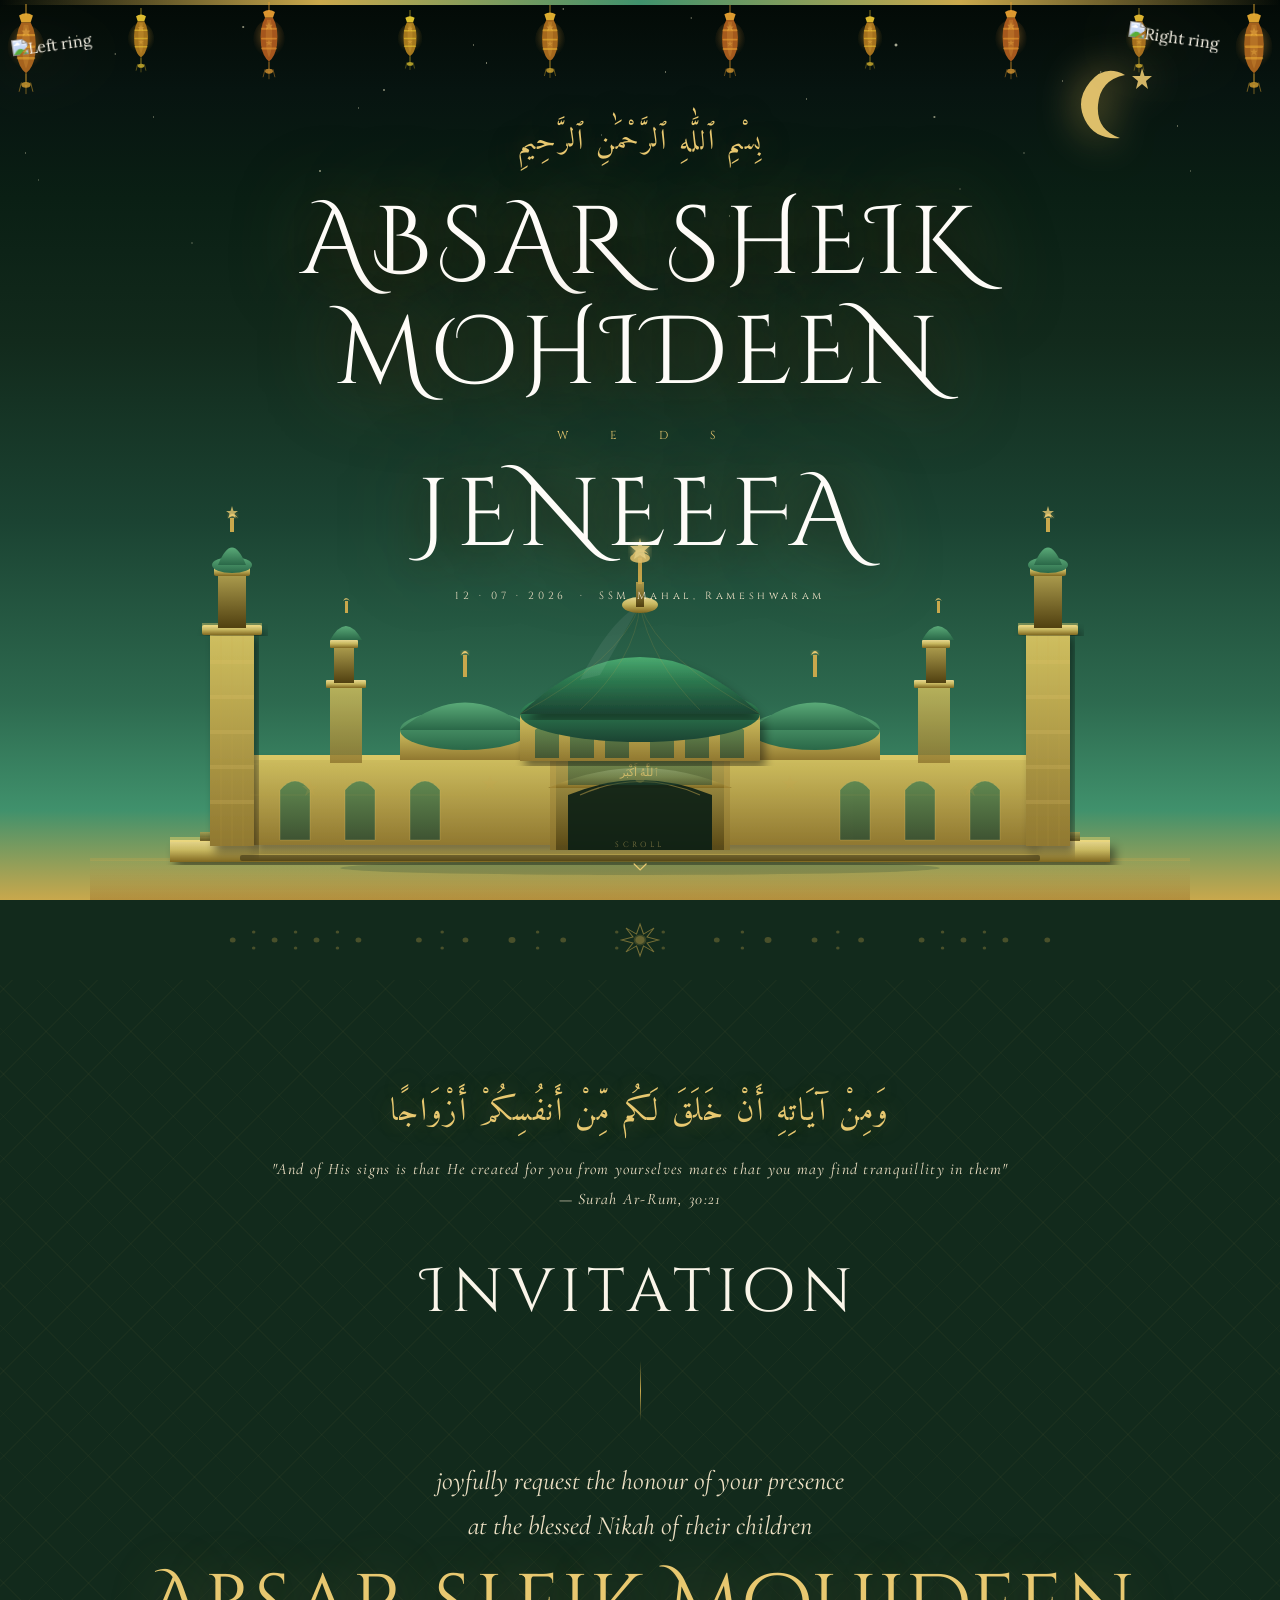
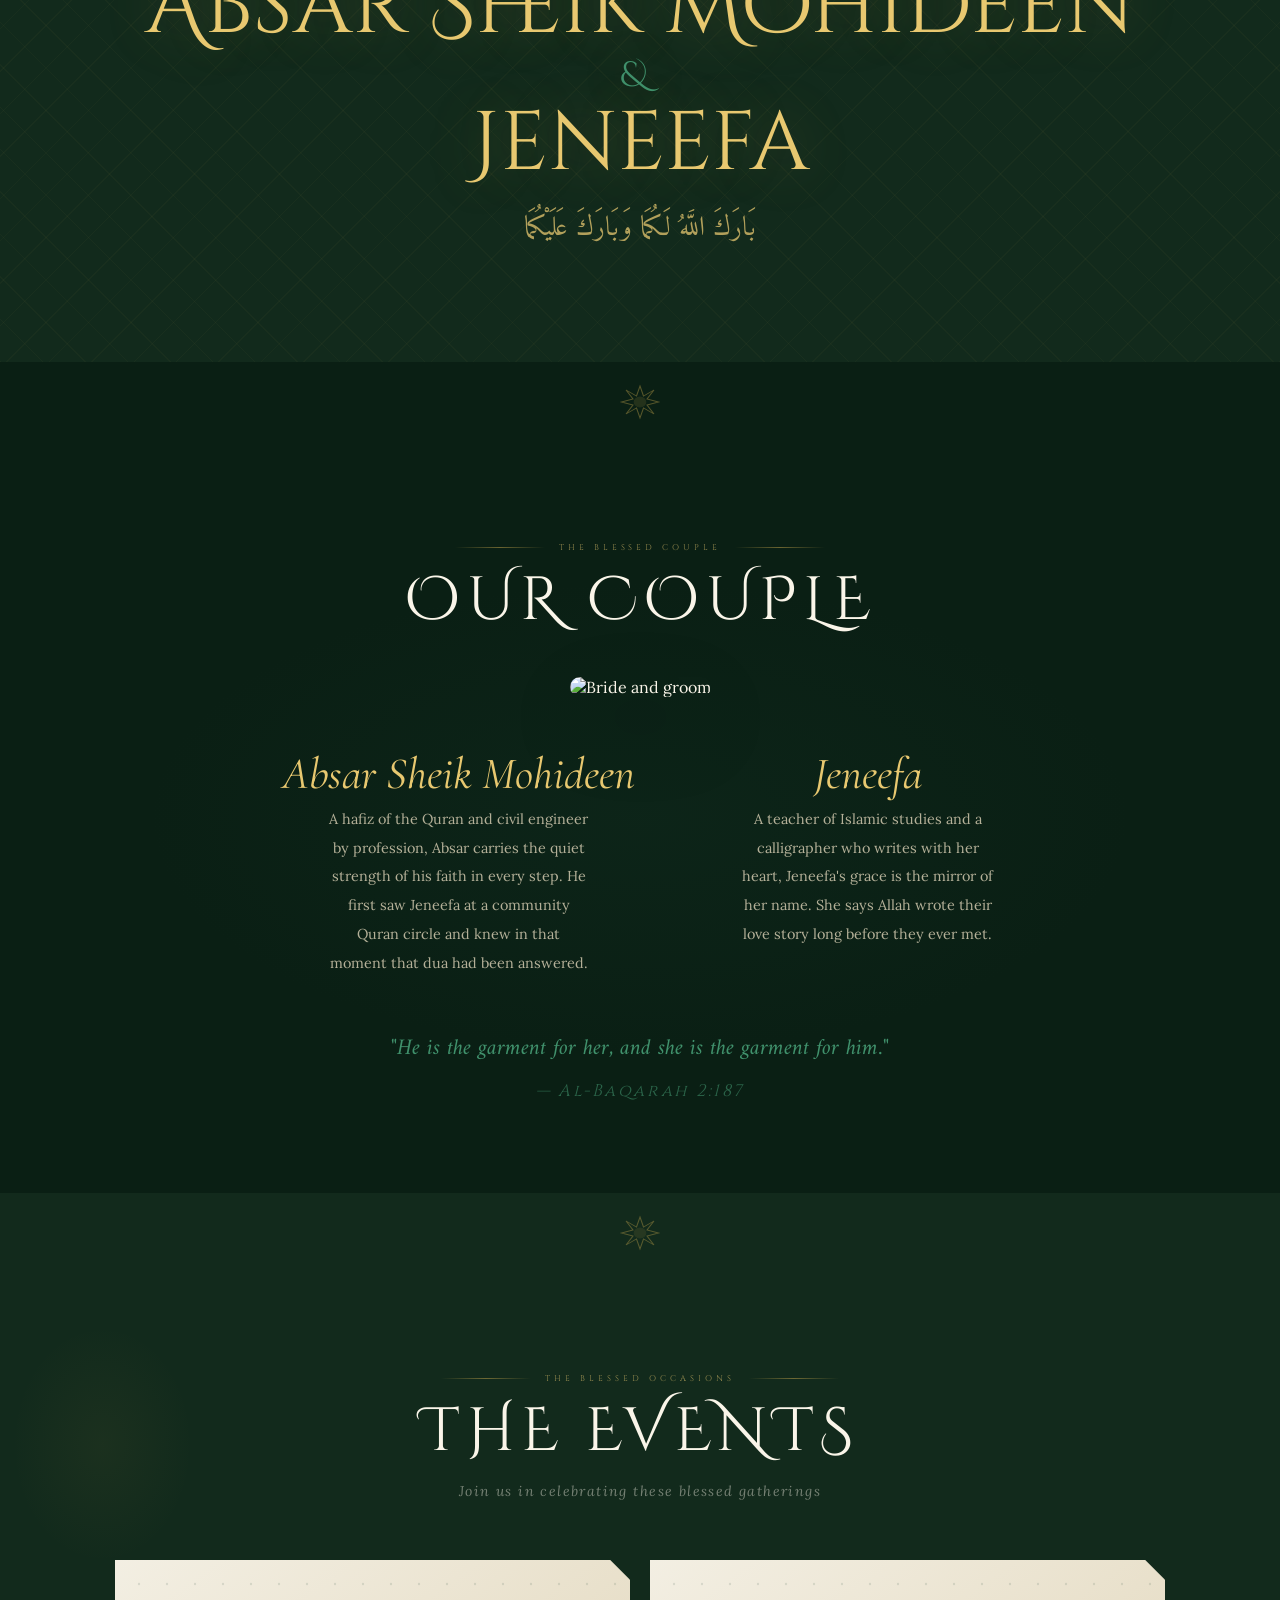
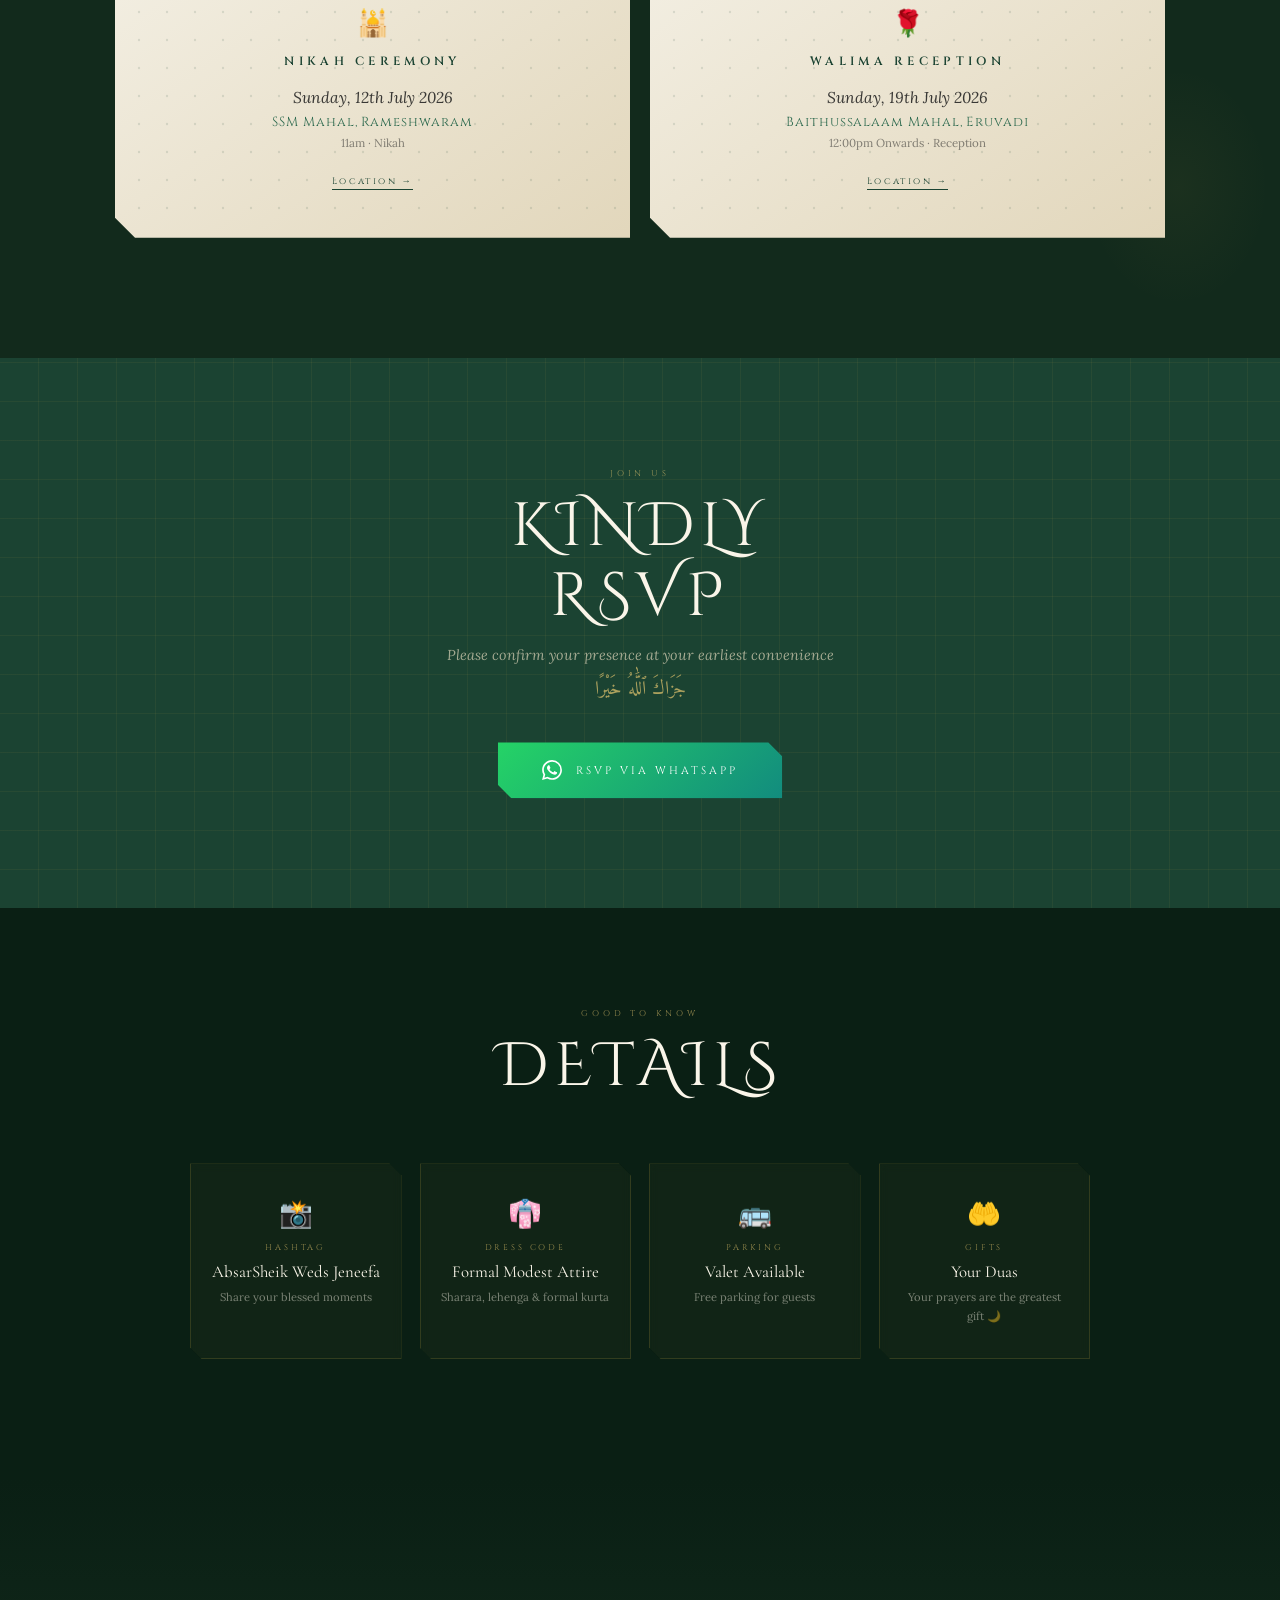
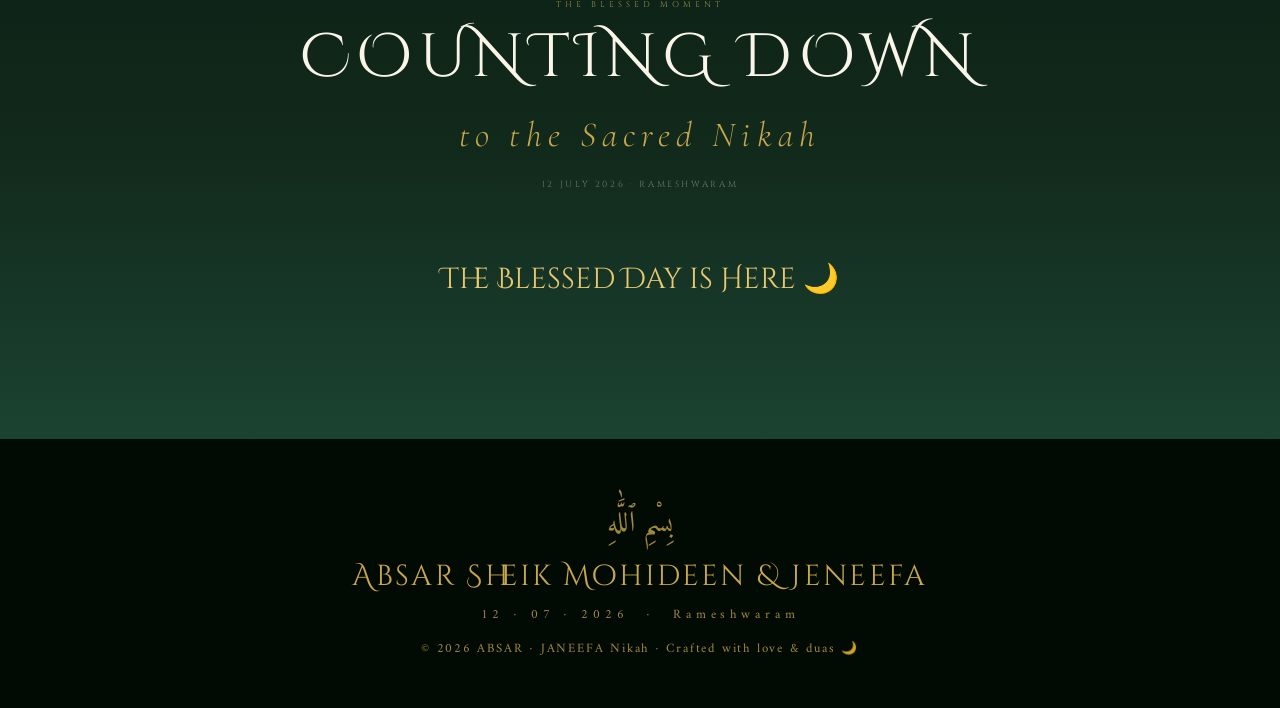
==== index.html @ 11c2fe96 "Initial commit Invitation" ====
<!DOCTYPE html>
<html lang="en">
<head>
<meta charset="UTF-8"/>
<meta name="viewport" content="width=device-width, initial-scale=1.0"/>
<title>Absar Sheik Mohideen & Jeneefa — Nikah Invitation</title>
<link rel="preconnect" href="https://fonts.googleapis.com"/>
<link rel="preconnect" href="https://fonts.gstatic.com" crossorigin="anonymous"/>
<link href="https://fonts.googleapis.com/css2?family=Cormorant+Garamond:ital,wght@0,300;0,400;0,500;0,600;1,300;1,400;1,500&family=Cinzel:wght@400;500;600&family=Cinzel+Decorative:wght@400;700&family=Lora:ital,wght@0,400;0,500;1,400;1,500&family=Amiri:ital,wght@0,400;0,700;1,400&display=swap" rel="stylesheet"/>
<style>
:root {
  --emerald:    #1B4332;
  --emerald-md: #2D6A4F;
  --emerald-lt: #40916C;
  --gold:       #C9A84C;
  --gold-lt:    #E8C870;
  --gold-pale:  #F5E6B8;
  --ivory:      #FDF8EE;
  --ivory-dk:   #EDE0C4;
  --cream:      #FAF5E9;
  --deep:       #0A1F14;
  --deep-md:    #122A1C;
  --navy:       #0D1B2A;
  --copper:     #B5752A;
  --white:      #FEFCF8;
}

* { margin:0; padding:0; box-sizing:border-box; }
html { scroll-behavior:smooth; }

body {
  font-family: 'Lora', serif;
  background: var(--deep);
  color: var(--cream);
  overflow-x: hidden;
}

::-webkit-scrollbar { width:3px; }
::-webkit-scrollbar-track { background: var(--deep); }
::-webkit-scrollbar-thumb { background: var(--gold); border-radius:2px; }

/* ── PROGRESS ── */
#progress-bar {
  position:fixed; top:0; left:0; z-index:9999;
  height:2px; width:0%;
  background: linear-gradient(90deg, var(--gold), var(--emerald-lt), var(--gold-lt));
}

/* ══════════════════════════════════
   FLOATING CANDLES / LANTERNS LAYER
══════════════════════════════════ */
#lantern-layer {
  position:fixed; top:0; left:0; right:0;
  height:100vh; pointer-events:none; z-index:50; overflow:hidden;
}
.lantern {
  position:absolute;
  will-change:transform,opacity;
}

/* ══════════════════════════════════
   HERO
══════════════════════════════════ */
#hero {
  position:relative;
  height:100vh; min-height:700px;
  display:flex; flex-direction:column;
  align-items:center; justify-content:center;
  overflow:hidden;
  background: linear-gradient(180deg,
    #030A06 0%,
    #071410 10%,
    #0A1F14 22%,
    #122A1C 38%,
    #1B4332 58%,
    #2D6A4F 78%,
    #40916C 90%,
    #C9A84C 100%
  );
}

/* Star field */
.star-field { position:absolute; inset:0; z-index:1; pointer-events:none; }
.star-field::before, .star-field::after {
  content:''; position:absolute; inset:0;
  background-image:
    radial-gradient(1px 1px at 6% 4%,  rgba(255,248,210,0.95) 0%, transparent 100%),
    radial-gradient(1.5px 1.5px at 19% 3%,  rgba(255,248,210,0.8)  0%, transparent 100%),
    radial-gradient(1px 1px at 38% 7%,  rgba(255,248,210,0.9)  0%, transparent 100%),
    radial-gradient(1px 1px at 54% 2%,  rgba(255,248,210,0.7)  0%, transparent 100%),
    radial-gradient(2px 2px at 70% 5%,  rgba(255,252,220,1.0)  0%, transparent 100%),
    radial-gradient(1px 1px at 86% 8%,  rgba(255,248,210,0.85) 0%, transparent 100%),
    radial-gradient(1px 1px at 12% 13%, rgba(255,248,210,0.6)  0%, transparent 100%),
    radial-gradient(1.5px 1.5px at 30% 10%, rgba(255,248,210,0.75) 0%, transparent 100%),
    radial-gradient(1px 1px at 47% 15%, rgba(255,248,210,0.5)  0%, transparent 100%),
    radial-gradient(1px 1px at 63% 11%, rgba(255,248,210,0.7)  0%, transparent 100%),
    radial-gradient(1px 1px at 80% 17%, rgba(255,248,210,0.6)  0%, transparent 100%),
    radial-gradient(1px 1px at 3%  20%, rgba(255,248,210,0.45)0%, transparent 100%),
    radial-gradient(1px 1px at 92% 14%, rgba(255,248,210,0.7)  0%, transparent 100%),
    radial-gradient(1.5px 1.5px at 25% 19%, rgba(255,248,210,0.8) 0%, transparent 100%),
    radial-gradient(1px 1px at 44% 1%,  rgba(255,248,210,0.9)  0%, transparent 100%),
    radial-gradient(1px 1px at 75% 21%, rgba(255,248,210,0.5)  0%, transparent 100%),
    radial-gradient(1px 1px at 57% 24%, rgba(255,248,210,0.65)0%, transparent 100%),
    radial-gradient(1px 1px at 15% 27%, rgba(255,248,210,0.55)0%, transparent 100%);
  animation: twinkle 3.5s ease-in-out infinite alternate;
}
.star-field::after {
  background-image:
    radial-gradient(1px 1px at 9%  6%,  rgba(255,248,210,0.7)  0%, transparent 100%),
    radial-gradient(1px 1px at 28% 12%, rgba(255,248,210,0.6)  0%, transparent 100%),
    radial-gradient(1px 1px at 52% 8%,  rgba(255,248,210,0.8)  0%, transparent 100%),
    radial-gradient(1.5px 1.5px at 73% 13%, rgba(255,248,210,0.75)0%, transparent 100%),
    radial-gradient(1px 1px at 93% 19%, rgba(255,248,210,0.5)  0%, transparent 100%),
    radial-gradient(1px 1px at 2%  17%, rgba(255,248,210,0.6)  0%, transparent 100%),
    radial-gradient(1px 1px at 37% 5%,  rgba(255,248,210,0.7)  0%, transparent 100%),
    radial-gradient(1px 1px at 83% 9%,  rgba(255,248,210,0.65)0%, transparent 100%);
  animation-delay:1.8s; animation-duration:4.5s;
}
@keyframes twinkle { 0%{opacity:0.4} 100%{opacity:1} }

/* Crescent moon */
.hero-crescent {
  position:absolute; top:60px; right:min(15%, 120px);
  z-index:3; filter:drop-shadow(0 0 20px rgba(201,168,76,0.8));
  animation: moonGlow 4s ease-in-out infinite;
}
@keyframes moonGlow {
  0%,100%{filter:drop-shadow(0 0 20px rgba(201,168,76,0.8)) drop-shadow(0 0 40px rgba(201,168,76,0.3));}
  50%{filter:drop-shadow(0 0 35px rgba(201,168,76,1)) drop-shadow(0 0 70px rgba(201,168,76,0.5));}
}

/* Mosque wrapper */
.mosque-wrapper {
  position:absolute; bottom:0; left:50%;
  transform:translateX(-50%);
  width:min(1100px, 100vw);
  z-index:2; will-change:transform;
}
.mosque-wrapper svg { width:100%; height:auto; display:block; }

@keyframes mosqueGlow {
  0%,100%{ filter:drop-shadow(0 0 40px rgba(201,168,76,0.25)) drop-shadow(0 0 100px rgba(27,67,50,0.2)); }
  50%    { filter:drop-shadow(0 0 65px rgba(201,168,76,0.45)) drop-shadow(0 0 140px rgba(27,67,50,0.35)); }
}
.mosque-wrapper svg { animation: mosqueGlow 5s ease-in-out infinite; }

/* Hero text */
.hero-text {
  position:relative; z-index:5;
  text-align:center; padding:0 20px;
  margin-bottom:180px;
}
.hero-bismillah {
  font-family:'Amiri', serif;
  font-size:clamp(1.1rem, 3.5vw, 1.8rem);
  color:var(--gold-lt);
  letter-spacing:0.08em;
  opacity:0.9; margin-bottom:22px;
  animation: fadeDown 1.5s ease 0.2s both;
  text-shadow: 0 0 30px rgba(201,168,76,0.5);
}
.hero-name {
  font-family:'Cinzel Decorative', serif;
  font-size:clamp(2.6rem, 7.5vw, 6rem);
  font-weight:400; color:var(--white);
  line-height:1.15; letter-spacing:0.06em;
  text-shadow:0 0 80px rgba(201,168,76,0.5), 0 4px 40px rgba(0,0,0,0.8);
  animation: fadeDown 1.5s ease 0.4s both;
  margin:0;
}
.hero-weds {
  font-family:'Cinzel', serif;
  font-size:clamp(0.5rem, 1.4vw, 0.72rem);
  letter-spacing:0.65em; color:var(--gold-lt);
  margin:18px 0; opacity:0.75;
  animation: fadeDown 1.5s ease 0.6s both;
  display:block;
}
.hero-name2 {
  font-family:'Cinzel Decorative', serif;
  font-size:clamp(2.6rem, 7.5vw, 6rem);
  font-weight:400; color:var(--white);
  line-height:1.15; letter-spacing:0.06em;
  text-shadow:0 0 80px rgba(201,168,76,0.5), 0 4px 40px rgba(0,0,0,0.8);
  animation: fadeDown 1.5s ease 0.8s both;
  margin:0;
}
.hero-date-line {
  font-family:'Cinzel', serif;
  font-size:clamp(0.5rem, 1.2vw, 0.65rem);
  letter-spacing:0.35em; color:var(--ivory-dk);
  opacity:0.55; margin-top:18px;
  animation: fadeDown 1.5s ease 1s both;
}
@keyframes fadeDown {
  from{opacity:0;transform:translateY(-28px);}
  to{opacity:1;transform:translateY(0);}
}

.hero-top-line {
  position:absolute; top:0; left:0; right:0; height:5px;
  background:linear-gradient(90deg,transparent,var(--gold),var(--emerald-lt),var(--gold),transparent);
  animation:shimmerLine 3s ease-in-out infinite;
}
@keyframes shimmerLine { 0%,100%{opacity:0.55;} 50%{opacity:1;} }

.scroll-cue {
  position:absolute; bottom:24px; left:50%;
  transform:translateX(-50%); z-index:6;
  display:flex; flex-direction:column; align-items:center; gap:8px;
  animation:bobCue 2s ease-in-out infinite;
}
.scroll-cue span {
  font-family:'Cinzel',serif; font-size:0.48rem;
  letter-spacing:0.45em; color:var(--gold-lt); opacity:0.5;
}
@keyframes bobCue {
  0%,100%{transform:translateX(-50%) translateY(0);}
  50%{transform:translateX(-50%) translateY(8px);}
}

/* ══════════════════════════════════
   GEOMETRIC DIVIDER
══════════════════════════════════ */
.geo-divider {
  height:80px; display:flex; align-items:center;
  justify-content:center; overflow:hidden;
  position:relative;
}
.geo-divider svg { width:100%; height:80px; }

/* ══════════════════════════════════
   BLESSING / DUA SECTION
══════════════════════════════════ */
#blessing {
  position:relative;
  padding:100px 24px 110px;
  text-align:center;
  background:var(--deep-md);
  overflow:hidden;
}
.arabesque-bg {
  position:absolute; inset:0;
  background-image:
    repeating-linear-gradient(45deg,  rgba(201,168,76,0.035) 0, rgba(201,168,76,0.035) 1px, transparent 1px, transparent 30px),
    repeating-linear-gradient(-45deg, rgba(201,168,76,0.035) 0, rgba(201,168,76,0.035) 1px, transparent 1px, transparent 30px);
}
.blessing-inner { position:relative; z-index:2; }

.arabic-verse {
  font-family:'Amiri', serif;
  font-size:clamp(1.2rem, 3.5vw, 2rem);
  color:var(--gold-lt); letter-spacing:0.06em;
  line-height:2; opacity:0.9; margin-bottom:10px;
  text-shadow:0 0 25px rgba(201,168,76,0.4);
}
.verse-trans {
  font-family:'Cormorant Garamond', serif;
  font-style:italic;
  font-size:clamp(0.82rem, 1.8vw, 1rem);
  color:var(--ivory-dk); letter-spacing:0.08em;
  line-height:1.9; opacity:0.65; margin-bottom:44px;
}

.section-title-big {
  font-family:'Cinzel Decorative', serif;
  font-size:clamp(2rem, 5.5vw, 3.8rem);
  font-weight:400; color:var(--cream);
  letter-spacing:0.1em; line-height:1.15; margin-bottom:14px;
}
.grandparents-text {
  font-family:'Lora', serif; font-style:italic;
  font-size:clamp(0.85rem, 2vw, 1.05rem);
  color:var(--ivory-dk); line-height:2.2; opacity:0.75;
}
.thin-gold-rule {
  width:1px; height:60px;
  background:linear-gradient(180deg,transparent,var(--gold),transparent);
  margin:32px auto;
}
.parents-text {
  font-family:'Lora', serif;
  font-size:clamp(0.9rem, 2.2vw, 1.1rem);
  color:var(--cream); line-height:2.3;
}
.invite-line {
  font-family:'Cormorant Garamond', serif; font-style:italic;
  font-size:clamp(1.1rem, 3vw, 1.65rem);
  color:var(--ivory-dk); line-height:1.7; margin-top:38px;
}
.big-names {
  font-family:'Cinzel Decorative', serif;
  font-size:clamp(2.6rem, 7.5vw, 5.2rem);
  font-weight:400; color:var(--gold-lt);
  line-height:1.05; margin-top:16px;
  text-shadow:0 0 55px rgba(201,168,76,0.3);
}
.big-and {
  font-size:0.42em; letter-spacing:0.35em;
  color:var(--emerald-lt); display:block; margin:6px 0;
}

/* ══════════════════════════════════
   COUPLE ILLUSTRATION SECTION
══════════════════════════════════ */
#couple-scene {
  position:relative; padding:100px 24px 80px;
  background:var(--deep); overflow:hidden; text-align:center;
}
.couple-scene-bg {
  position:absolute; inset:0;
  background:radial-gradient(ellipse 55% 45% at 50% 50%, rgba(27,67,50,0.15) 0%, transparent 70%);
}
.couple-svg-wrap {
  width:min(600px, 90vw); margin:40px auto 50px;
  position:relative; z-index:2;
  filter:drop-shadow(0 30px 80px rgba(201,168,76,0.15));
}
.couple-svg-wrap svg { width:100%; height:auto; display:block; }

.couple-names-row {
  display:flex; justify-content:center;
  gap:clamp(40px, 8vw, 120px);
  position:relative; z-index:2; margin-bottom:50px;
}
.person-block { text-align:center; }
.c-name {
  font-family:'Cormorant Garamond', serif; font-style:italic;
  font-size:clamp(1.8rem, 4vw, 2.8rem);
  color:var(--gold-lt); margin-bottom:4px;
}
.c-role {
  font-family:'Cinzel', serif; font-size:0.56rem;
  letter-spacing:0.28em; color:var(--cream); opacity:0.4; margin-bottom:14px;
}
.c-bio {
  font-family:'Lora', serif; font-size:0.9rem;
  color:var(--ivory-dk); line-height:2; opacity:0.75;
  max-width:260px; margin:0 auto;
}

.couple-quote {
  font-family:'Amiri', serif; font-style:italic;
  font-size:clamp(1rem, 2.5vw, 1.4rem);
  color:var(--emerald-lt); line-height:1.9;
  max-width:580px; margin:0 auto 0;
  opacity:0.9; position:relative; z-index:2;
}

/* ══════════════════════════════════
   EVENTS
══════════════════════════════════ */
#events {
  position:relative; padding:100px 24px 120px;
  background:var(--deep-md); overflow:hidden;
}
.events-bg-pattern {
  position:absolute; inset:0;
  background-image:
    radial-gradient(ellipse 130px 170px at 8% 25%,  rgba(201,168,76,0.05) 0%, transparent 70%),
    radial-gradient(ellipse 130px 170px at 92% 75%, rgba(201,168,76,0.05) 0%, transparent 70%);
}
.events-grid {
  display:grid;
  grid-template-columns:repeat(auto-fit, minmax(280px, 1fr));
  gap:20px; max-width:1050px; margin:0 auto;
  position:relative; z-index:2;
}
.event-card {
  position:relative;
  background:linear-gradient(145deg, rgba(250,245,233,0.97) 0%, rgba(237,224,196,0.95) 100%);
  padding:46px 26px 50px; text-align:center;
  clip-path:polygon(0 0, calc(100% - 20px) 0, 100% 20px, 100% 100%, 20px 100%, 0 calc(100% - 20px));
  opacity:0; transform:translateY(28px);
  transition:opacity 0.7s ease, transform 0.7s ease, box-shadow 0.4s;
}
.event-card.revealed { opacity:1; transform:translateY(0); }
.event-card:hover {
  box-shadow:0 20px 60px rgba(0,0,0,0.35), 0 0 0 1px rgba(201,168,76,0.25);
  transform:translateY(-7px);
}
.event-card::before {
  content:''; position:absolute; inset:10px;
  background:url("data:image/svg+xml,%3Csvg xmlns='http://www.w3.org/2000/svg' width='28' height='28'%3E%3Ccircle cx='14' cy='14' r='1.2' fill='%231B4332' opacity='0.12'/%3E%3C/svg%3E");
  pointer-events:none;
}
.event-icon { font-size:1.6rem; margin-bottom:14px; display:block; }
.event-name {
  font-family:'Cinzel', serif; font-size:0.75rem;
  letter-spacing:0.36em; color:var(--emerald); text-transform:uppercase;
  margin-bottom:18px; font-weight:600;
}
.event-date {
  font-family:'Lora', serif; font-style:italic;
  font-size:0.98rem; color:#1a1a1a; margin-bottom:6px; opacity:0.85;
}
.event-venue {
  font-family:'Cinzel', serif; font-size:0.82rem;
  color:var(--emerald-md); margin-bottom:4px; letter-spacing:0.07em;
}
.event-time {
  font-family:'Lora', serif; font-size:0.72rem;
  color:#1a1a1a; opacity:0.5; margin-bottom:18px;
}
.event-link {
  font-family:'Cinzel', serif; font-size:0.58rem;
  letter-spacing:0.26em; color:var(--emerald);
  text-decoration:none; border-bottom:0.5px solid var(--emerald);
  padding-bottom:2px; transition:opacity 0.2s;
}
.event-link:hover { opacity:0.5; }

/* ══════════════════════════════════
   RSVP
══════════════════════════════════ */
#rsvp {
  position:relative; padding:110px 24px;
  text-align:center; background:var(--emerald);
  overflow:hidden;
}
#rsvp::before {
  content:''; position:absolute; inset:0;
  background-image:
    repeating-linear-gradient(0deg,   transparent 0, transparent 38px, rgba(201,168,76,0.07) 38px, rgba(201,168,76,0.07) 39px),
    repeating-linear-gradient(90deg,  transparent 0, transparent 38px, rgba(201,168,76,0.07) 38px, rgba(201,168,76,0.07) 39px);
}
.wa-btn {
  display:inline-flex; align-items:center; gap:14px;
  background:linear-gradient(135deg, #25D366, #128C7E);
  color:#fff; font-family:'Cinzel',serif; font-size:0.68rem;
  letter-spacing:0.28em; text-transform:uppercase;
  padding:18px 44px;
  clip-path:polygon(0 0, calc(100% - 14px) 0, 100% 14px, 100% 100%, 14px 100%, 0 calc(100% - 14px));
  text-decoration:none;
  box-shadow:0 10px 40px rgba(18,140,126,0.4);
  transition:all 0.35s; margin-top:36px; position:relative; z-index:1;
}
.wa-btn:hover { transform:translateY(-4px); box-shadow:0 18px 50px rgba(18,140,126,0.55); }

/* ══════════════════════════════════
   DETAILS
══════════════════════════════════ */
#details {
  position:relative; padding:100px 24px 120px;
  background:var(--deep); overflow:hidden;
}
.details-grid {
  display:grid;
  grid-template-columns:repeat(auto-fit, minmax(190px, 1fr));
  gap:18px; max-width:900px; margin:0 auto; position:relative; z-index:2;
}
.detail-card {
  border:1px solid rgba(201,168,76,0.18);
  padding:32px 20px; text-align:center;
  background:rgba(201,168,76,0.04);
  backdrop-filter:blur(4px);
  transition:background 0.3s, transform 0.3s;
  clip-path:polygon(0 0, calc(100% - 12px) 0, 100% 12px, 100% 100%, 12px 100%, 0 calc(100% - 12px));
}
.detail-card:hover { background:rgba(201,168,76,0.09); transform:translateY(-4px); }
.detail-icon { font-size:1.7rem; margin-bottom:12px; display:block; }
.detail-label {
  font-family:'Cinzel',serif; font-size:0.52rem;
  letter-spacing:0.34em; text-transform:uppercase;
  color:var(--gold-lt); opacity:0.62; margin-bottom:8px;
}
.detail-value {
  font-family:'Cormorant Garamond',serif; font-size:1.05rem;
  color:var(--cream); margin-bottom:6px;
}
.detail-sub {
  font-family:'Lora',serif; font-size:0.7rem;
  color:var(--cream); opacity:0.45; line-height:1.7;
}

/* ══════════════════════════════════
   COUNTDOWN
══════════════════════════════════ */
#countdown {
  position:relative; padding:120px 24px;
  text-align:center;
  background:linear-gradient(180deg, var(--deep) 0%, var(--deep-md) 50%, var(--emerald) 100%);
  overflow:hidden;
}
.cd-boxes {
  display:flex; justify-content:center;
  gap:16px; flex-wrap:wrap; margin-top:50px;
}
.cd-box {
  min-width:100px; padding:22px 16px;
  border:1px solid rgba(201,168,76,0.22);
  clip-path:polygon(0 0, calc(100% - 10px) 0, 100% 10px, 100% 100%, 10px 100%, 0 calc(100% - 10px));
  background:rgba(201,168,76,0.05);
}
.cd-num {
  font-family:'Cinzel Decorative',serif;
  font-size:clamp(2.4rem, 6.5vw, 3.3rem);
  font-weight:400; color:var(--gold-lt);
  line-height:1; display:block;
  text-shadow:0 0 28px rgba(232,200,112,0.45);
}
.cd-lbl {
  font-family:'Cinzel',serif; font-size:0.5rem;
  letter-spacing:0.35em; text-transform:uppercase;
  color:var(--cream); opacity:0.4; margin-top:8px; display:block;
}

/* ══════════════════════════════════
   FOOTER
══════════════════════════════════ */
footer {
  background:#020A04;
  padding:60px 24px 40px; text-align:center;
}
.footer-names {
  font-family:'Cinzel Decorative',serif;
  font-size:clamp(1.2rem, 3vw, 1.8rem);
  color:var(--gold); margin-bottom:8px; letter-spacing:0.08em;
}
.footer-date {
  font-family:'Cinzel',serif; font-size:0.58rem;
  letter-spacing:0.38em; color:#333; margin-bottom:28px;
}
.footer-links {
  display:flex; justify-content:center; gap:14px; margin-bottom:28px;
}
.footer-links a {
  width:40px; height:40px; border:1px solid #222;
  display:flex; align-items:center; justify-content:center;
  color:#333; font-size:0.58rem; letter-spacing:0.04em;
  text-decoration:none;
  clip-path:polygon(0 0, calc(100% - 8px) 0, 100% 8px, 100% 100%, 8px 100%, 0 calc(100% - 8px));
  transition:all 0.3s;
}
.footer-links a:hover { border-color:var(--gold); color:var(--gold); background:rgba(201,168,76,0.08); }
.footer-copy {
  font-family:'Lora',serif; font-size:0.58rem;
  letter-spacing:0.14em; color:#222;
}

/* ── SECTION DECO ── */
.sec-deco {
  display:flex; align-items:center; justify-content:center;
  gap:14px; margin-bottom:14px;
}
.sec-deco::before,.sec-deco::after {
  content:''; flex:1; max-width:90px; height:0.5px;
  background:linear-gradient(90deg,transparent,rgba(201,168,76,0.5),transparent);
}
.sec-deco span {
  font-family:'Cinzel',serif; font-size:0.52rem;
  letter-spacing:0.48em; color:var(--gold-lt); opacity:0.62; text-transform:uppercase;
}

/* ── REVEAL ── */
.reveal { opacity:0; transform:translateY(28px); transition:opacity 0.9s ease, transform 0.9s ease; }
.reveal.on { opacity:1; transform:translateY(0); }
.reveal.d1{transition-delay:0.1s;} .reveal.d2{transition-delay:0.22s;}
.reveal.d3{transition-delay:0.34s;} .reveal.d4{transition-delay:0.46s;}
.reveal.d5{transition-delay:0.58s;}

@media(max-width:640px){
  .events-grid{grid-template-columns:1fr;}
  .details-grid{grid-template-columns:repeat(2,1fr);}
  .couple-names-row{flex-direction:column; gap:30px; align-items:center;}
  .cd-boxes{gap:10px;}
  .cd-box{min-width:70px; padding:14px 10px;}
}
</style>
</head>
<body>

<div id="progress-bar"></div>
<div id="lantern-layer"></div>

<!-- Floating Rings -->
<style>
  .floating-ring {
    position: fixed;
    width: 140px;
    height: 140px;
    border-radius: 50%;
    z-index: 99;
    filter: drop-shadow(0 10px 30px rgba(201, 168, 76, 0.3));
    animation: float-rings 4s ease-in-out infinite;
    transition: transform 0.1s ease-out, filter 0.3s ease;
  }
  
  .floating-ring img {
    width: 100%;
    height: 100%;
    object-fit: contain;
  }
  
  .ring-left {
    left: 20px;
    animation-name: float-left-ring;
  }
  
  .ring-right {
    right: 20px;
    animation-name: float-right-ring;
  }
  
  .floating-ring.joined {
    filter: drop-shadow(0 20px 60px rgba(201, 168, 76, 0.6)) 
            drop-shadow(0 0 40px rgba(232, 200, 112, 0.5));
  }
  
  @keyframes float-left-ring {
    0%, 100% { 
      transform: translateY(0) rotate(-8deg);
    }
    50% { 
      transform: translateY(-20px) rotate(-8deg);
    }
  }
  
  @keyframes float-right-ring {
    0%, 100% { 
      transform: translateY(0) rotate(8deg);
    }
    50% { 
      transform: translateY(-20px) rotate(8deg);
    }
  }
  
  /* Ring join glow burst */
  .ring-burst {
    position: fixed;
    width: 280px;
    height: 280px;
    border-radius: 50%;
    background: radial-gradient(circle, rgba(232, 200, 112, 0.4), transparent 70%);
    filter: blur(20px);
    pointer-events: none;
    z-index: 98;
    opacity: 0;
    transition: opacity 0.3s ease;
  }
  
  .ring-burst.active {
    opacity: 1;
  }
</style>

<div class="floating-ring ring-left" id="ring-left">
  <img src="/Ringimage.png" alt="Left ring" />
</div>

<div class="floating-ring ring-right" id="ring-right">
  <img src="/Ringimage.png" alt="Right ring" />
</div>

<div class="ring-burst" id="ring-burst"></div>

<script>
  // Track scroll - rings get closer together, join, and hold until footer
  function updateRingPosition() {
    const scrollTop = window.scrollY;
    const docHeight = document.body.scrollHeight - window.innerHeight;
    const scrollProgress = docHeight > 0 ? scrollTop / docHeight : 0;
    
    const ringLeft = document.getElementById('ring-left');
    const ringRight = document.getElementById('ring-right');
    const ringBurst = document.getElementById('ring-burst');
    
    if (!ringLeft || !ringRight) return;
    
    let topPosition, leftX, rightX, scale, leftRotate, rightRotate;
    
    // Phase 1 (0-0.80): Rings converge and move down
    if (scrollProgress <= 0.80) {
      // Calculate vertical position - rings move down as you scroll
      const maxVerticalTravel = window.innerHeight * 0.6;
      topPosition = 30 + (scrollProgress / 0.80 * maxVerticalTravel);
      
      // Calculate horizontal convergence - rings get closer together
      const maxHorizontalDistance = (window.innerWidth - 280) / 2;
      const convergenceAmount = (scrollProgress / 0.80) * maxHorizontalDistance;
      
      leftX = 20 + convergenceAmount;
      rightX = 20 + convergenceAmount;
      
      // Scale and rotation during convergence
      scale = 1 - (scrollProgress / 0.80 * 0.12);
      leftRotate = -8 + (scrollProgress / 0.80 * 8);
      rightRotate = 8 - (scrollProgress / 0.80 * 8);
      
      // Show glow effect as they get closer
      if (scrollProgress > 0.6) {
        ringLeft.classList.add('joined');
        ringRight.classList.add('joined');
        if (ringBurst) {
          ringBurst.classList.add('active');
          ringBurst.style.left = (window.innerWidth / 2 - 140) + 'px';
          ringBurst.style.top = topPosition + 'px';
        }
      } else {
        ringLeft.classList.remove('joined');
        ringRight.classList.remove('joined');
        if (ringBurst) ringBurst.classList.remove('active');
      }
    }
    // Phase 2 (0.80-1.0): Rings stay joined in center position
    else {
      const maxVerticalTravel = window.innerHeight * 0.6;
      topPosition = 30 + maxVerticalTravel;
      
      // Center position - rings joined
      const maxHorizontalDistance = (window.innerWidth - 280) / 2;
      leftX = 20 + maxHorizontalDistance;
      rightX = 20 + maxHorizontalDistance;
      
      scale = 0.88;
      leftRotate = 0;
      rightRotate = 0;
      
      // Keep glow active while joined
      ringLeft.classList.add('joined');
      ringRight.classList.add('joined');
      if (ringBurst) {
        ringBurst.classList.add('active');
        ringBurst.style.left = (window.innerWidth / 2 - 140) + 'px';
        ringBurst.style.top = topPosition + 'px';
      }
    }
    
    // Update left ring
    ringLeft.style.left = leftX + 'px';
    ringLeft.style.top = topPosition + 'px';
    ringLeft.style.transform = `scale(${scale}) rotate(${leftRotate}deg)`;
    
    // Update right ring
    ringRight.style.right = rightX + 'px';
    ringRight.style.top = topPosition + 'px';
    ringRight.style.transform = `scale(${scale}) rotate(${rightRotate}deg)`;
  }
  
  // Update on scroll with passive listener for performance
  window.addEventListener('scroll', updateRingPosition, { passive: true });
  window.addEventListener('resize', updateRingPosition);
  
  // Initial call
  updateRingPosition();
</script>

<!-- ═══════════════════════════════
     HERO
═══════════════════════════════ -->
<section id="hero">
  <div class="hero-top-line"></div>
  <div class="star-field"></div>

  <!-- Crescent & Star -->
  <div class="hero-crescent">
    <svg width="90" height="90" viewBox="0 0 90 90" fill="none">
      <path d="M55 15 Q30 20 28 45 Q26 70 50 78 Q25 80 15 60 Q5 40 20 22 Q35 4 55 15Z"
            fill="#E8C870" opacity="0.95"/>
      <polygon points="72,8 74.5,16 82,16 76,21 78,29 72,24 66,29 68,21 62,16 70,16"
               fill="#E8C870" opacity="0.9"/>
    </svg>
  </div>

  <!-- MOSQUE SVG -->
  <div class="mosque-wrapper" id="mosque-svg-wrapper">
    <svg viewBox="0 0 1100 400" xmlns="http://www.w3.org/2000/svg" fill="none">
      <defs>
        <linearGradient id="mStone" x1="0" y1="0" x2="0" y2="1">
          <stop offset="0%"   stop-color="#E8D890"/>
          <stop offset="45%"  stop-color="#C8B860"/>
          <stop offset="100%" stop-color="#806820"/>
        </linearGradient>
        <linearGradient id="mDark" x1="0" y1="0" x2="0" y2="1">
          <stop offset="0%"   stop-color="#B0A050"/>
          <stop offset="100%" stop-color="#504010"/>
        </linearGradient>
        <linearGradient id="mGreen" x1="0" y1="0" x2="0" y2="1">
          <stop offset="0%"   stop-color="#3A7A50"/>
          <stop offset="100%" stop-color="#1B4332"/>
        </linearGradient>
        <linearGradient id="mGreenLt" x1="0" y1="0" x2="0" y2="1">
          <stop offset="0%"   stop-color="#5AAA70"/>
          <stop offset="100%" stop-color="#2D6A4F"/>
        </linearGradient>
        <linearGradient id="mDome" x1="0" y1="0" x2="0" y2="1">
          <stop offset="0%"   stop-color="#4AAA70"/>
          <stop offset="40%"  stop-color="#2D7A50"/>
          <stop offset="100%" stop-color="#1B4332"/>
        </linearGradient>
        <linearGradient id="mDomeSm" x1="0" y1="0" x2="0" y2="1">
          <stop offset="0%"   stop-color="#5AAA78"/>
          <stop offset="100%" stop-color="#2A6848"/>
        </linearGradient>
        <linearGradient id="mWall" x1="0" y1="0" x2="0" y2="1">
          <stop offset="0%"   stop-color="#D0C060"/>
          <stop offset="100%" stop-color="#907830"/>
        </linearGradient>
        <linearGradient id="mSky" x1="0" y1="0" x2="0" y2="1">
          <stop offset="0%"   stop-color="#C8B060" stop-opacity="0.12"/>
          <stop offset="100%" stop-color="#805018" stop-opacity="0.35"/>
        </linearGradient>
        <filter id="glow3d">
          <feDropShadow dx="5" dy="7" stdDeviation="5" flood-color="#000" flood-opacity="0.45"/>
        </filter>
        <filter id="glowSoft">
          <feGaussianBlur stdDeviation="4" result="b"/>
          <feMerge><feMergeNode in="b"/><feMergeNode in="SourceGraphic"/></feMerge>
        </filter>
        <filter id="glowTiny">
          <feGaussianBlur stdDeviation="2" result="b"/>
          <feMerge><feMergeNode in="b"/><feMergeNode in="SourceGraphic"/></feMerge>
        </filter>
      </defs>

      <!-- Ground -->
      <rect x="0" y="360" width="1100" height="40" fill="url(#mSky)" opacity="0.8"/>
      <rect x="0" y="358" width="1100" height="3"  fill="#C9A84C" opacity="0.25"/>

      <!-- BASE PLATFORM -->
      <rect x="80"  y="340" width="940" height="22" fill="url(#mStone)" filter="url(#glow3d)"/>
      <rect x="80"  y="337" width="940" height="5"  fill="#EED870" opacity="0.45"/>
      <rect x="110" y="332" width="880" height="9"  fill="url(#mDark)" opacity="0.8"/>

      <!-- MAIN WALL -->
      <rect x="160" y="255" width="780" height="90" fill="url(#mWall)" filter="url(#glow3d)"/>
      <rect x="160" y="255" width="780" height="5"  fill="#EED870" opacity="0.35"/>
      <!-- Wall arched windows -->
      <g fill="url(#mGreen)" opacity="0.7">
        <path d="M190 290 Q205 272 220 290 L220 340 L190 340Z"/>
        <path d="M255 290 Q270 272 285 290 L285 340 L255 340Z"/>
        <path d="M320 290 Q335 272 350 290 L350 340 L320 340Z"/>
        <path d="M750 290 Q765 272 780 290 L780 340 L750 340Z"/>
        <path d="M815 290 Q830 272 845 290 L845 340 L815 340Z"/>
        <path d="M880 290 Q895 272 910 290 L910 340 L880 340Z"/>
      </g>
      <!-- Window outlines -->
      <g stroke="#E8C870" stroke-width="0.8" opacity="0.3" fill="none">
        <path d="M190 290 Q205 272 220 290 L220 340 L190 340Z"/>
        <path d="M255 290 Q270 272 285 290 L285 340 L255 340Z"/>
        <path d="M320 290 Q335 272 350 290 L350 340 L320 340Z"/>
        <path d="M750 290 Q765 272 780 290 L780 340 L750 340Z"/>
        <path d="M815 290 Q830 272 845 290 L845 340 L815 340Z"/>
        <path d="M880 290 Q895 272 910 290 L910 340 L880 340Z"/>
      </g>

      <!-- MAIN DOOR (Grand Arch) -->
      <rect x="460" y="255" width="180" height="95" fill="url(#mDark)" opacity="0.85"/>
      <path d="M458 288 Q550 248 642 288" fill="url(#mStone)" opacity="0.9"/>
      <!-- Door surround -->
      <rect x="460" y="255" width="6"  height="95" fill="#C9A84C" opacity="0.4"/>
      <rect x="634" y="255" width="6"  height="95" fill="#C9A84C" opacity="0.4"/>
      <!-- Inner door -->
      <path d="M478 295 Q550 265 622 295 L622 350 L478 350Z" fill="#0A1F14" opacity="0.9"/>
      <!-- Door ornament -->
      <path d="M490 295 Q550 268 610 295" stroke="#C9A84C" stroke-width="1.2" fill="none" opacity="0.5"/>
      <circle cx="550" cy="278" r="5" fill="#C9A84C" opacity="0.5"/>
      <!-- Calligraphy panel above door -->
      <rect x="478" y="257" width="144" height="28" fill="url(#mGreen)" opacity="0.5"/>
      <text x="550" y="276" font-family="serif" font-size="11" fill="#E8C870" opacity="0.75" text-anchor="middle">ٱللَّٰهُ أَكْبَر</text>

      <!-- ══ LEFT MINARET ══ -->
      <!-- Shaft -->
      <rect x="120" y="130" width="44" height="216" fill="url(#mWall)" filter="url(#glow3d)"/>
      <!-- Shaft bands -->
      <g fill="#E8C870" opacity="0.18">
        <rect x="120" y="160" width="44" height="4"/>
        <rect x="120" y="195" width="44" height="4"/>
        <rect x="120" y="230" width="44" height="4"/>
        <rect x="120" y="265" width="44" height="4"/>
        <rect x="120" y="300" width="44" height="4"/>
      </g>
      <!-- Shaft vertical ribs -->
      <g stroke="#C9A84C" stroke-width="0.6" opacity="0.25">
        <line x1="131" y1="130" x2="131" y2="346"/>
        <line x1="142" y1="130" x2="142" y2="346"/>
        <line x1="153" y1="130" x2="153" y2="346"/>
      </g>
      <!-- Balcony -->
      <rect x="112" y="125" width="60" height="10" rx="2" fill="url(#mStone)" filter="url(#glow3d)"/>
      <rect x="112" y="123" width="60" height="4"  fill="#EED870" opacity="0.4"/>
      <!-- Upper shaft -->
      <rect x="128" y="72" width="28" height="56" fill="url(#mDark)"/>
      <!-- Minaret neck -->
      <rect x="124" y="66" width="36" height="10" rx="2" fill="url(#mStone)"/>
      <!-- Minaret dome -->
      <ellipse cx="142" cy="65" rx="20" ry="8" fill="url(#mDomeSm)"/>
      <path d="M128 65 Q142 30 156 65Z" fill="url(#mDomeSm)"/>
      <!-- Crescent finial -->
      <rect x="140" y="18" width="4" height="14" fill="#C9A84C"/>
      <path d="M138 18 Q142 10 148 18 Q144 14 138 18Z" fill="#E8C870" filter="url(#glowTiny)"/>
      <polygon points="142,6 143.5,11 148,11 144.5,13.5 145.5,18 142,15.5 138.5,18 139.5,13.5 136,11 140.5,11"
               fill="#E8C870" opacity="0.8"/>

      <!-- ══ RIGHT MINARET ══ -->
      <rect x="936" y="130" width="44" height="216" fill="url(#mWall)" filter="url(#glow3d)"/>
      <g fill="#E8C870" opacity="0.18">
        <rect x="936" y="160" width="44" height="4"/>
        <rect x="936" y="195" width="44" height="4"/>
        <rect x="936" y="230" width="44" height="4"/>
        <rect x="936" y="265" width="44" height="4"/>
        <rect x="936" y="300" width="44" height="4"/>
      </g>
      <g stroke="#C9A84C" stroke-width="0.6" opacity="0.25">
        <line x1="947" y1="130" x2="947" y2="346"/>
        <line x1="958" y1="130" x2="958" y2="346"/>
        <line x1="969" y1="130" x2="969" y2="346"/>
      </g>
      <rect x="928" y="125" width="60" height="10" rx="2" fill="url(#mStone)" filter="url(#glow3d)"/>
      <rect x="928" y="123" width="60" height="4"  fill="#EED870" opacity="0.4"/>
      <rect x="944" y="72"  width="28" height="56" fill="url(#mDark)"/>
      <rect x="940" y="66"  width="36" height="10" rx="2" fill="url(#mStone)"/>
      <ellipse cx="958" cy="65" rx="20" ry="8" fill="url(#mDomeSm)"/>
      <path d="M944 65 Q958 30 972 65Z" fill="url(#mDomeSm)"/>
      <rect x="956" y="18" width="4" height="14" fill="#C9A84C"/>
      <path d="M954 18 Q958 10 964 18 Q960 14 954 18Z" fill="#E8C870" filter="url(#glowTiny)"/>
      <polygon points="958,6 959.5,11 964,11 960.5,13.5 961.5,18 958,15.5 954.5,18 955.5,13.5 952,11 956.5,11"
               fill="#E8C870" opacity="0.8"/>

      <!-- ══ SIDE SMALL MINARETS ══ -->
      <!-- Left inner -->
      <rect x="240" y="185" width="32" height="78" fill="url(#mWall)" opacity="0.85"/>
      <rect x="236" y="180" width="40" height="8" rx="1" fill="url(#mStone)"/>
      <rect x="244" y="145" width="20" height="38" fill="url(#mDark)"/>
      <rect x="240" y="140" width="28" height="8" rx="1" fill="url(#mStone)"/>
      <path d="M240 140 Q256 112 272 140Z" fill="url(#mDomeSm)"/>
      <rect x="255" y="101" width="3" height="12" fill="#C9A84C"/>
      <path d="M253 101 Q256 95 260 101 Q257 98 253 101Z" fill="#E8C870" opacity="0.8"/>

      <!-- Right inner -->
      <rect x="828" y="185" width="32" height="78" fill="url(#mWall)" opacity="0.85"/>
      <rect x="824" y="180" width="40" height="8" rx="1" fill="url(#mStone)"/>
      <rect x="836" y="145" width="20" height="38" fill="url(#mDark)"/>
      <rect x="832" y="140" width="28" height="8" rx="1" fill="url(#mStone)"/>
      <path d="M832 140 Q848 112 864 140Z" fill="url(#mDomeSm)"/>
      <rect x="847" y="101" width="3" height="12" fill="#C9A84C"/>
      <path d="M845 101 Q848 95 852 101 Q849 98 845 101Z" fill="#E8C870" opacity="0.8"/>

      <!-- ══ SIDE DOMES ══ -->
      <!-- Left side dome -->
      <rect x="310" y="230" width="130" height="30" fill="url(#mWall)"/>
      <ellipse cx="375" cy="230" rx="65" ry="20" fill="url(#mDomeSm)"/>
      <path d="M310 230 Q375 175 440 230Z" fill="url(#mDomeSm)"/>
      <rect x="373" y="155" width="4" height="22" fill="#C9A84C"/>
      <path d="M371 155 Q375 147 379 155 Q376 151 371 155Z" fill="#E8C870" filter="url(#glowTiny)"/>

      <!-- Right side dome -->
      <rect x="660" y="230" width="130" height="30" fill="url(#mWall)"/>
      <ellipse cx="725" cy="230" rx="65" ry="20" fill="url(#mDomeSm)"/>
      <path d="M660 230 Q725 175 790 230Z" fill="url(#mDomeSm)"/>
      <rect x="723" y="155" width="4" height="22" fill="#C9A84C"/>
      <path d="M721 155 Q725 147 729 155 Q726 151 721 155Z" fill="#E8C870" filter="url(#glowTiny)"/>

      <!-- ══ MAIN CENTRAL DOME ══ -->
      <!-- Drum -->
      <rect x="430" y="215" width="240" height="46" fill="url(#mWall)" filter="url(#glow3d)"/>
      <!-- Drum windows -->
      <g fill="url(#mGreen)" opacity="0.65">
        <path d="M445 230 Q457 218 469 230 L469 258 L445 258Z"/>
        <path d="M480 230 Q492 218 504 230 L504 258 L480 258Z"/>
        <path d="M515 230 Q527 218 539 230 L539 258 L515 258Z"/>
        <path d="M560 230 Q572 218 584 230 L584 258 L560 258Z"/>
        <path d="M595 230 Q607 218 619 230 L619 258 L595 258Z"/>
        <path d="M630 230 Q642 218 654 230 L654 258 L630 258Z"/>
      </g>
      <!-- Drum band -->
      <rect x="430" y="215" width="240" height="5" fill="#E8C870" opacity="0.25"/>
      <!-- Main dome hemisphere -->
      <ellipse cx="550" cy="214" rx="120" ry="28" fill="url(#mDome)"/>
      <path d="M430 214 Q550 100 670 214Z" fill="url(#mDome)" filter="url(#glow3d)"/>
      <!-- Dome highlight -->
      <path d="M490 180 Q520 120 550 105 Q530 140 510 175Z" fill="rgba(255,255,255,0.07)"/>
      <!-- Dome ribs -->
      <g stroke="rgba(201,168,76,0.2)" stroke-width="0.8" fill="none">
        <path d="M550 105 Q530 160 430 214"/>
        <path d="M550 105 Q545 160 490 210"/>
        <path d="M550 105 Q560 160 610 210"/>
        <path d="M550 105 Q570 160 670 214"/>
      </g>
      <!-- Lantern base -->
      <ellipse cx="550" cy="105" rx="18" ry="8" fill="url(#mStone)"/>
      <rect x="546" y="82" width="8" height="25" fill="url(#mDark)"/>
      <!-- Finial crescent -->
      <rect x="548" y="58" width="4" height="26" fill="#C9A84C"/>
      <ellipse cx="550" cy="58" rx="10" ry="5" fill="#E8C870" opacity="0.9"/>
      <path d="M542 56 Q550 42 560 56 Q554 48 542 56Z" fill="#E8C870" filter="url(#glowSoft)"/>
      <polygon points="550,38 552,46 560,46 554,51 556,59 550,55 544,59 546,51 540,46 548,46"
               fill="#F5E090" opacity="0.95" filter="url(#glowSoft)"/>

      <!-- ══ DECORATIVE WALL ORNAMENTS ══ -->
      <g stroke="#C9A84C" stroke-width="0.5" opacity="0.22" fill="none">
        <line x1="160" y1="264" x2="460" y2="264"/>
        <line x1="640" y1="264" x2="940" y2="264"/>
        <line x1="160" y1="295" x2="380" y2="295"/>
        <line x1="720" y1="295" x2="940" y2="295"/>
      </g>
      <!-- Geometric stars on wall -->
      <g fill="#C9A84C" opacity="0.18">
        <polygon points="400,275 402,281 408,281 403,285 405,291 400,287 395,291 397,285 392,281 398,281"/>
        <polygon points="700,275 702,281 708,281 703,285 705,291 700,287 695,291 697,285 692,281 698,281"/>
        <polygon points="220,280 222,286 228,286 223,290 225,296 220,292 215,296 217,290 212,286 218,286"/>
        <polygon points="880,280 882,286 888,286 883,290 885,296 880,292 875,296 877,290 872,286 878,286"/>
      </g>

      <!-- Ground shadow -->
      <rect x="150" y="355" width="800" height="6" rx="2" fill="rgba(0,0,0,0.35)"/>
      <!-- Reflection pool hint -->
      <ellipse cx="550" cy="368" rx="300" ry="7" fill="rgba(27,67,50,0.22)"/>
    </svg>
  </div>

  <!-- HERO TEXT -->
  <div class="hero-text" id="hero-text">
    <p class="hero-bismillah">بِسْمِ ٱللَّٰهِ ٱلرَّحْمَٰنِ ٱلرَّحِيمِ</p>
    <div class="hero-name">ABSAR SHEIK MOHIDEEN</div>
    <div class="hero-weds">W &ensp; E &ensp; D &ensp; S</div>
    <div class="hero-name2">JENEEFA</div>
    <p class="hero-date-line">12 · 07 · 2026 &nbsp;·&nbsp; SSM Mahal, Rameshwaram</p>
  </div>

  <div class="scroll-cue">
    <span>SCROLL</span>
    <svg width="18" height="18" viewBox="0 0 18 18" fill="none">
      <path d="M3 6 L9 12 L15 6" stroke="#E8C870" stroke-width="1.2" stroke-linecap="round"/>
    </svg>
  </div>
</section>


<!-- ══ GEO DIVIDER 1 ══ -->
<div class="geo-divider" style="background:var(--deep-md);">
  <svg viewBox="0 0 1100 80" xmlns="http://www.w3.org/2000/svg" preserveAspectRatio="none">
    <defs>
      <linearGradient id="ldg" x1="0" y1="0" x2="1" y2="0">
        <stop offset="0%"   stop-color="transparent"/>
        <stop offset="25%"  stop-color="#C9A84C" stop-opacity="0.45"/>
        <stop offset="50%"  stop-color="#E8C870" stop-opacity="0.85"/>
        <stop offset="75%"  stop-color="#C9A84C" stop-opacity="0.45"/>
        <stop offset="100%" stop-color="transparent"/>
      </linearGradient>
    </defs>
    <line x1="0" y1="40" x2="1100" y2="40" stroke="url(#ldg)" stroke-width="1"/>
    <!-- Islamic geometric dots -->
    <g fill="#C9A84C" opacity="0.3">
      <circle cx="200" cy="40" r="2.5"/>
      <circle cx="218" cy="32" r="1.5"/><circle cx="218" cy="48" r="1.5"/>
      <circle cx="236" cy="40" r="2.5"/>
      <circle cx="254" cy="32" r="1.5"/><circle cx="254" cy="48" r="1.5"/>
      <circle cx="272" cy="40" r="2.5"/>
      <circle cx="290" cy="32" r="1.5"/><circle cx="290" cy="48" r="1.5"/>
      <circle cx="308" cy="40" r="2.5"/>
      <circle cx="360" cy="40" r="2.5"/>
      <circle cx="380" cy="32" r="1.5"/><circle cx="380" cy="48" r="1.5"/>
      <circle cx="400" cy="40" r="2.5"/>
      <circle cx="440" cy="40" r="3"/>
      <circle cx="462" cy="32" r="1.5"/><circle cx="462" cy="48" r="1.5"/>
      <circle cx="484" cy="40" r="2.5"/>
      <!-- centre star -->
      <circle cx="550" cy="40" r="4"/>
      <circle cx="530" cy="32" r="1.5"/><circle cx="530" cy="48" r="1.5"/>
      <circle cx="570" cy="32" r="1.5"/><circle cx="570" cy="48" r="1.5"/>
      <circle cx="616" cy="40" r="2.5"/>
      <circle cx="638" cy="32" r="1.5"/><circle cx="638" cy="48" r="1.5"/>
      <circle cx="660" cy="40" r="3"/>
      <circle cx="700" cy="40" r="2.5"/>
      <circle cx="720" cy="32" r="1.5"/><circle cx="720" cy="48" r="1.5"/>
      <circle cx="740" cy="40" r="2.5"/>
      <circle cx="792" cy="40" r="2.5"/>
      <circle cx="810" cy="32" r="1.5"/><circle cx="810" cy="48" r="1.5"/>
      <circle cx="828" cy="40" r="2.5"/>
      <circle cx="846" cy="32" r="1.5"/><circle cx="846" cy="48" r="1.5"/>
      <circle cx="864" cy="40" r="2.5"/>
      <circle cx="900" cy="40" r="2.5"/>
    </g>
    <!-- Central 8-pointed star -->
    <g transform="translate(550,40)" fill="none" stroke="#C9A84C" stroke-width="0.9" opacity="0.55">
      <path d="M0 -16 L3 -6 L12 -12 L6 -3 L16 0 L6 3 L12 12 L3 6 L0 16 L-3 6 L-12 12 L-6 3 L-16 0 L-6 -3 L-12 -12 L-3 -6Z"/>
      <circle cx="0" cy="0" r="5" fill="#C9A84C" opacity="0.4"/>
    </g>
  </svg>
</div>


<!-- ══════════════════════════════════
     BLESSING
══════════════════════════════════ -->
<section id="blessing">
  <div class="arabesque-bg"></div>
  <div class="blessing-inner">
    <div class="arabic-verse reveal">
      وَمِنْ آيَاتِهِ أَنْ خَلَقَ لَكُم مِّنْ أَنفُسِكُمْ أَزْوَاجًا
    </div>
    <p class="verse-trans reveal d1">
      "And of His signs is that He created for you from yourselves mates that you may find tranquillity in them"<br/>
      — Surah Ar-Rum, 30:21
    </p>
<h2 class="section-title-big reveal d3 on">Invitation</h2>
    <!-- <p class="grandparents-text reveal d2">
      With the duas &amp; blessings of<br/>
      Haji Ahmad Al-Rashid &amp; Hajjah Khadijah Al-Rashid<br/>
      &amp;<br/>
      Sheikh Omar Al-Farooq &amp; Ustaza Maryam Al-Farooq
    </p> -->
    <div class="thin-gold-rule reveal d3"></div>
    <!-- <p class="parents-text reveal d3">
      Mr. Ibrahim Al-Rashid &amp; Mrs. Aisha Al-Rashid<br/>
      <small style="font-family:'Cinzel',serif;font-size:0.58rem;letter-spacing:0.28em;color:var(--gold-lt);opacity:0.7;">
        together with
      </small><br/>
      Mr. Yusuf Al-Farooq &amp; Mrs. Zainab Al-Farooq
    </p> -->
    <p class="invite-line reveal d4">
      joyfully request the honour of your presence<br/>
      at the blessed Nikah of their children
    </p>
    <div class="big-names reveal d4">
      Absar Sheik Mohideen<br/>
      <span class="big-and">&amp;</span>
      Jeneefa
    </div>
    <p class="reveal d5" style="font-family:'Amiri',serif;font-size:1.7rem;opacity:0.75;margin-top:16px;color:var(--gold-lt);">
      بَارَكَ اللَّهُ لَكُمَا وَبَارَكَ عَلَيْكُمَا
    </p>
  </div>
</section>



<!-- ══ GEO DIVIDER 2 ══ -->
<div class="geo-divider" style="background:var(--deep);">
  <svg viewBox="0 0 1100 80" xmlns="http://www.w3.org/2000/svg" preserveAspectRatio="none">
    <line x1="0" y1="40" x2="1100" y2="40" stroke="url(#ldg)" stroke-width="1"/>
    <g transform="translate(550,40)" fill="none" stroke="#C9A84C" stroke-width="0.9" opacity="0.4">
      <path d="M0 -16 L3 -6 L12 -12 L6 -3 L16 0 L6 3 L12 12 L3 6 L0 16 L-3 6 L-12 12 L-6 3 L-16 0 L-6 -3 L-12 -12 L-3 -6Z"/>
      <circle cx="0" cy="0" r="5" fill="#C9A84C" opacity="0.35"/>
    </g>
  </svg>
</div>


<!-- ══════════════════════════════════
     COUPLE ILLUSTRATION
══════════════════════════════════ -->
<section id="couple-scene">
  <div class="couple-scene-bg"></div>
  <div style="position:relative;z-index:2;text-align:center;">
    <div class="sec-deco reveal"><span>The Blessed Couple</span></div>
    <h2 class="section-title-big reveal d1">OUR COUPLE</h2>
  </div>

  <!-- Shared couple image from public folder -->
  <div class="couple-svg-wrap reveal d2" style="display:flex;justify-content:center;">
    <img src="/BrideGroomImage.png" alt="Bride and groom" style="max-width:100%;height:auto;border-radius:20px;box-shadow:0 30px 80px rgba(0,0,0,0.18);" />
  </div>

  <!-- Couple bios -->
  <div class="couple-names-row reveal d3">
    <div class="person-block">
      <p class="c-name">Absar Sheik Mohideen</p>
      <p class="c-bio">A hafiz of the Quran and civil engineer by profession, Absar carries the quiet strength of his faith in every step. He first saw Jeneefa at a community Quran circle and knew in that moment that dua had been answered.</p>
    </div>
    <div class="person-block">
      <p class="c-name">Jeneefa</p>
      <p class="c-bio">A teacher of Islamic studies and a calligrapher who writes with her heart, Jeneefa's grace is the mirror of her name. She says Allah wrote their love story long before they ever met.</p>
    </div>
  </div>

  <p class="couple-quote reveal d4">
    "He is the garment for her, and she is the garment for him."<br/>
    <span style="font-size:0.75em;opacity:0.6;font-family:'Cinzel',serif;letter-spacing:0.15em;">— Al-Baqarah 2:187</span>
  </p>
</section>


<!-- ══ GEO DIVIDER 3 ══ -->
<div class="geo-divider" style="background:var(--deep-md);">
  <svg viewBox="0 0 1100 80" xmlns="http://www.w3.org/2000/svg" preserveAspectRatio="none">
    <line x1="0" y1="40" x2="1100" y2="40" stroke="url(#ldg)" stroke-width="1"/>
    <g transform="translate(550,40)" fill="none" stroke="#C9A84C" stroke-width="0.9" opacity="0.38">
      <path d="M0 -16 L3 -6 L12 -12 L6 -3 L16 0 L6 3 L12 12 L3 6 L0 16 L-3 6 L-12 12 L-6 3 L-16 0 L-6 -3 L-12 -12 L-3 -6Z"/>
      <circle cx="0" cy="0" r="5" fill="#C9A84C" opacity="0.3"/>
    </g>
  </svg>
</div>


<!-- ══════════════════════════════════
     EVENTS
══════════════════════════════════ -->
<section id="events">
  <div class="events-bg-pattern"></div>
  <div style="text-align:center;margin-bottom:60px;position:relative;z-index:2;">
    <div class="sec-deco reveal"><span>The Blessed Occasions</span></div>
    <h2 class="section-title-big reveal d1">THE EVENTS</h2>
    <p class="reveal d2" style="font-family:'Lora',serif;font-style:italic;font-size:0.88rem;opacity:0.42;margin-top:8px;letter-spacing:0.1em;">
      Join us in celebrating these blessed gatherings
    </p>
  </div>

 <div class="events-grid">
    <!--  <div class="event-card" data-delay="0">
      <span class="event-icon">🌙</span>
      <div class="event-name">Mehndi Night</div>
      <div class="event-date">Thursday, 9th July 2026</div>
      <div class="event-venue">SSM Mahal, Rameshwaram</div>
      <div class="event-time">7pm Onwards · Celebration</div>
      <a class="event-link" href="https://share.google/GmXzq9qTt46gh7mIc" target="_blank">Location →</a>
    </div> -->
    <!-- <div class="event-card" data-delay="100">
      <span class="event-icon">✨</span>
      <div class="event-name">Milad & Dua Evening</div>
      <div class="event-date">Friday, 10th July 2026</div>
      <div class="event-venue">SSM Mahal, Rameshwaram</div>
      <div class="event-time">8pm Onwards · After Maghrib</div>
      <a class="event-link" href="https://share.google/GmXzq9qTt46gh7mIc" target="_blank">Location →</a>
    </div> -->
    <div class="event-card" data-delay="00">
      <span class="event-icon">🕌</span>
      <div class="event-name">Nikah Ceremony</div>
      <div class="event-date">Sunday, 12th July 2026</div>
      <div class="event-venue">SSM Mahal, Rameshwaram</div>
      <div class="event-time">11am · Nikah</div>
      <a class="event-link" href="https://share.google/GmXzq9qTt46gh7mIc" target="_blank">Location →</a>
    </div>
    <div class="event-card" data-delay="200">
      <span class="event-icon">🌹</span>
      <div class="event-name">Walima Reception</div>
      <div class="event-date">Sunday, 19th July 2026</div>
      <div class="event-venue">Baithussalaam Mahal, Eruvadi</div>
      <div class="event-time">12:00pm Onwards · Reception</div>
      <a class="event-link" href="https://share.google/CHrJQT6miTJxVTuyl" target="_blank">Location →</a>
    </div>
    <!-- <div class="event-card" data-delay="100">
      <span class="event-icon">🎊</span>
      <div class="event-name">Rukhsati</div>
      <div class="event-date">Monday, 20th July 2026</div>
      <div class="event-venue">Baithussalaam Mahal, Eruvadi</div>
      <div class="event-time">10am Onwards</div>
      <a class="event-link" href="https://share.google/CHrJQT6miTJxVTuyl" target="_blank">Location →</a>
    </div>
    <div class="event-card" data-delay="200">
      <span class="event-icon">🌺</span>
      <div class="event-name">Baat Pakki · Engagement</div>
      <div class="event-date">Friday, 3rd July 2026</div>
      <div class="event-venue">SSM Mahal, Rameshwaram</div>
      <div class="event-time">6pm Onwards</div>
      <a class="event-link" href="https://share.google/GmXzq9qTt46gh7mIc" target="_blank">Location →</a>
    </div> -->
  </div>
</section>


<!-- ══════════════════════════════════
     RSVP
══════════════════════════════════ -->
<section id="rsvp">
  <div style="position:relative;z-index:1;text-align:center;">
    <div class="sec-deco reveal"><span>Join Us</span></div>
    <h2 class="section-title-big reveal d1" style="margin-top:10px;color:var(--cream);">KINDLY<br/>RSVP</h2>
    <p class="reveal d2" style="font-family:'Lora',serif;font-style:italic;font-size:0.9rem;color:var(--ivory-dk);opacity:0.65;margin-top:12px;">
      Please confirm your presence at your earliest convenience
    </p>
    <p class="reveal d2" style="font-family:'Amiri',serif;font-size:1.2rem;color:var(--gold-lt);opacity:0.7;margin-top:8px;">
      جَزَاكَ ٱللَّٰهُ خَيْرًا
    </p>
    <a href="https://wa.me/919876543210?text=As-salamu%20alaykum!%20I%20am%20honoured%20to%20attend%20the%20Nikah%20of%20Absar%20Sheik%20Mohideen%20%26%20Jeneefa%20🌙"
       target="_blank" class="wa-btn reveal d3">
      <svg width="20" height="20" viewBox="0 0 24 24" fill="currentColor">
        <path d="M17.472 14.382c-.297-.149-1.758-.867-2.03-.967-.273-.099-.471-.148-.67.15-.197.297-.767.966-.94 1.164-.173.199-.347.223-.644.075-.297-.15-1.255-.463-2.39-1.475-.883-.788-1.48-1.761-1.653-2.059-.173-.297-.018-.458.13-.606.134-.133.298-.347.446-.52.149-.174.198-.298.298-.497.099-.198.05-.371-.025-.52-.075-.149-.669-1.612-.916-2.207-.242-.579-.487-.5-.669-.51-.173-.008-.371-.01-.57-.01-.198 0-.52.074-.792.372-.272.297-1.04 1.016-1.04 2.479 0 1.462 1.065 2.875 1.213 3.074.149.198 2.096 3.2 5.077 4.487.709.306 1.262.489 1.694.625.712.227 1.36.195 1.871.118.571-.085 1.758-.719 2.006-1.413.248-.694.248-1.289.173-1.413-.074-.124-.272-.198-.57-.347m-5.421 7.403h-.004a9.87 9.87 0 01-5.031-1.378l-.361-.214-3.741.982.998-3.648-.235-.374a9.86 9.86 0 01-1.51-5.26c.001-5.45 4.436-9.884 9.888-9.884 2.64 0 5.122 1.03 6.988 2.898a9.825 9.825 0 012.893 6.994c-.003 5.45-4.437 9.884-9.885 9.884m8.413-18.297A11.815 11.815 0 0012.05 0C5.495 0 .16 5.335.157 11.892c0 2.096.547 4.142 1.588 5.945L.057 24l6.305-1.654a11.882 11.882 0 005.683 1.448h.005c6.554 0 11.89-5.335 11.893-11.893a11.821 11.821 0 00-3.48-8.413z"/>
      </svg>
      RSVP via WhatsApp
    </a>
  </div>
</section>


<!-- ══════════════════════════════════
     DETAILS
══════════════════════════════════ -->
<section id="details">
  <div style="text-align:center;margin-bottom:60px;position:relative;z-index:2;">
    <div class="sec-deco reveal"><span>Good to Know</span></div>
    <h2 class="section-title-big reveal d1">DETAILS</h2>
  </div>
  <div class="details-grid">
    <div class="detail-card reveal">
      <span class="detail-icon">📸</span>
      <div class="detail-label">Hashtag</div>
      <div class="detail-value">AbsarSheik Weds Jeneefa</div>
      <div class="detail-sub">Share your blessed moments</div>
    </div>
    <!-- <div class="detail-card reveal d1">
      <span class="detail-icon">🌤️</span>
      <div class="detail-label">Weather</div>
      <div class="detail-value">~30°C · Warm</div>
      <div class="detail-sub">Warm July days in Rameshwaram</div>
    </div> -->
    <!-- <div class="detail-card reveal d2">
      <span class="detail-icon">🏨</span>
      <div class="detail-label">Stay</div>
      <div class="detail-value">Hilton Bosphorus</div>
      <div class="detail-sub">Rooms reserved · 10 min from Masjid</div>
    </div> -->
    <div class="detail-card reveal d3">
      <span class="detail-icon">👘</span>
      <div class="detail-label">Dress Code</div>
      <div class="detail-value">Formal Modest Attire</div>
      <div class="detail-sub">Sharara, lehenga & formal kurta</div>
    </div>
    <div class="detail-card reveal d4">
      <span class="detail-icon">🚌</span>
      <div class="detail-label">Parking</div>
      <div class="detail-value">Valet Available</div>
      <div class="detail-sub">Free parking for guests</div>
    </div>
    <div class="detail-card reveal d5">
      <span class="detail-icon">🤲</span>
      <div class="detail-label">Gifts</div>
      <div class="detail-value">Your Duas</div>
      <div class="detail-sub">Your prayers are the greatest gift 🌙</div>
    </div>
  </div>
</section>
<!-- ══════════════════════════════════
     COUNTDOWN
══════════════════════════════════ -->
<section id="countdown">
  <div style="position:relative;z-index:2;text-align:center;">
    <div class="sec-deco reveal"><span>The Blessed Moment</span></div>
    <h2 class="section-title-big reveal d1" style="margin-top:10px;">
      COUNTING DOWN<br/>
      <span style="font-family:'Cormorant Garamond',serif;font-style:italic;font-weight:300;font-size:0.58em;color:var(--gold);">
        to the Sacred Nikah
      </span>
    </h2>
    <p class="reveal d2" style="font-family:'Cinzel',serif;font-size:0.55rem;letter-spacing:0.3em;opacity:0.38;margin-top:8px;">
      12 JULY 2026 · RAMESHWARAM
    </p>
    <div class="cd-boxes reveal d3" id="countdown-display">
      <div class="cd-box"><span class="cd-num" id="cd-days">--</span><span class="cd-lbl">Days</span></div>
      <div class="cd-box"><span class="cd-num" id="cd-hours">--</span><span class="cd-lbl">Hours</span></div>
      <div class="cd-box"><span class="cd-num" id="cd-mins">--</span><span class="cd-lbl">Minutes</span></div>
      <div class="cd-box"><span class="cd-num" id="cd-secs">--</span><span class="cd-lbl">Seconds</span></div>
    </div>
  </div>
</section>


<!-- ══════════════════════════════════
     FOOTER
══════════════════════════════════ -->
<footer>
  <p style="font-family:'Amiri',serif;font-size:1.8rem;color:var(--gold);opacity:0.8;margin-bottom:8px;">
    بِسْمِ ٱللَّٰهِ
  </p>
  <p class="footer-names">Absar Sheik Mohideen &amp; Jeneefa</p>
  <p style="font-family:'Amiri',serif;font-size:0.8rem;color:var(--gold);opacity:0.8;margin-bottom:12px;" class="footer-date">12 · 07 · 2026 &nbsp;·&nbsp; Rameshwaram</p>
  <!-- <div  class="footer-links">
    <a href="#" target="_blank">IG</a>
    <a href="https://wa.me/919876543210" target="_blank">WA</a>
    <a href="#" target="_blank">FB</a>
  </div> -->
  <p style="font-family:'Amiri',serif;font-size:0.8rem;color:var(--gold);opacity:0.8;margin-bottom:8px;" class="footer-copy">© 2026 ABSAR · JANEEFA Nikah · Crafted with love &amp; duas 🌙</p>
</footer>



<script>
/* ── PROGRESS BAR ── */
window.addEventListener('scroll', () => {
  const pct = (window.scrollY / (document.body.scrollHeight - window.innerHeight)) * 100;
  document.getElementById('progress-bar').style.width = pct + '%';
});

/* ── MOSQUE + TEXT PARALLAX ── */
const mosqueWrap = document.getElementById('mosque-svg-wrapper');
const heroText   = document.getElementById('hero-text');
window.addEventListener('scroll', () => {
  const sy = window.scrollY;
  if (mosqueWrap) mosqueWrap.style.transform = `translateX(-50%) translateY(${sy * 0.26}px)`;
  if (heroText) {
    heroText.style.transform = `translateY(${sy * 0.4}px)`;
    heroText.style.opacity   = Math.max(0, 1 - sy / 440);
  }
  updateLanterns(sy);
}, { passive: true });

/* ══════════════════════════════════
   FLOATING LANTERN SYSTEM
   (Islamic style hanging lanterns — descend & fade on scroll)
══════════════════════════════════ */
function makeLanternSVG(size, hue) {
  const id = 'ln' + Math.random().toString(36).slice(2,6);
  const body  = `hsl(${30+hue},70%,38%)`;
  const trim  = `hsl(${40+hue},90%,58%)`;
  const glow  = `hsl(${40},100%,65%)`;
  return `<svg width="${size}" height="${size*2.2}" viewBox="0 0 36 80" xmlns="http://www.w3.org/2000/svg">
    <defs>
      <radialGradient id="${id}g" cx="50%" cy="40%" r="55%">
        <stop offset="0%" stop-color="${glow}" stop-opacity="0.85"/>
        <stop offset="100%" stop-color="${body}" stop-opacity="0"/>
      </radialGradient>
    </defs>
    <!-- String -->
    <line x1="18" y1="0" x2="18" y2="10" stroke="${trim}" stroke-width="1.2" opacity="0.6"/>
    <!-- Top cap -->
    <path d="M12 10 Q18 6 24 10 L22 16 L14 16Z" fill="${trim}" opacity="0.9"/>
    <!-- Glow halo -->
    <ellipse cx="18" cy="38" rx="16" ry="20" fill="url(#${id}g)" opacity="0.55"/>
    <!-- Body -->
    <path d="M14 16 Q8 26 10 44 Q12 56 18 60 Q24 56 26 44 Q28 26 22 16Z" fill="${body}"/>
    <!-- Glass panels (lighter) -->
    <path d="M16 18 Q14 30 15 44 Q16 52 18 56 Q20 52 21 44 Q22 30 20 18Z" fill="${glow}" opacity="0.18"/>
    <!-- Decorative bands -->
    <rect x="10" y="26" width="16" height="2" rx="1" fill="${trim}" opacity="0.5"/>
    <rect x="10" y="36" width="16" height="2" rx="1" fill="${trim}" opacity="0.5"/>
    <rect x="10" y="46" width="16" height="2" rx="1" fill="${trim}" opacity="0.5"/>
    <!-- Star cutout pattern -->
    <polygon points="18,20 19,23 22,23 20,25 21,28 18,26 15,28 16,25 14,23 17,23"
             fill="${glow}" opacity="0.35"/>
    <polygon points="18,38 18.8,40.4 21.4,40.4 19.3,41.9 20.1,44.3 18,42.8 15.9,44.3 16.7,41.9 14.6,40.4 17.2,40.4"
             fill="${glow}" opacity="0.3"/>
    <!-- Bottom tassel -->
    <line x1="18" y1="60" x2="18" y2="68" stroke="${trim}" stroke-width="1.2" opacity="0.6"/>
    <ellipse cx="18" cy="70" rx="4" ry="2.5" fill="${trim}" opacity="0.7"/>
    <line x1="14" y1="68" x2="12" y2="76" stroke="${trim}" stroke-width="0.8" opacity="0.5"/>
    <line x1="18" y1="70" x2="18" y2="78" stroke="${trim}" stroke-width="0.8" opacity="0.5"/>
    <line x1="22" y1="68" x2="24" y2="76" stroke="${trim}" stroke-width="0.8" opacity="0.5"/>
  </svg>`;
}

const LANTERN_CONFIGS = [
  { x:2,  baseTop:4,  size:42, hue:0   },
  { x:11, baseTop:8,  size:30, hue:8   },
  { x:21, baseTop:2,  size:36, hue:-5  },
  { x:32, baseTop:10, size:28, hue:10  },
  { x:43, baseTop:5,  size:34, hue:3   },
  { x:57, baseTop:5,  size:34, hue:-3  },
  { x:68, baseTop:10, size:28, hue:7   },
  { x:79, baseTop:2,  size:36, hue:-4  },
  { x:89, baseTop:8,  size:30, hue:6   },
  { x:98, baseTop:4,  size:42, hue:0   },
];

const lanternLayer = document.getElementById('lantern-layer');
const lanternEls = [];

const flickerSheet = document.createElement('style');
flickerSheet.textContent = `
@keyframes lanternFlicker {
  0%,100%{ filter:drop-shadow(0 0 16px rgba(232,200,112,0.9)) drop-shadow(0 0 38px rgba(201,168,76,0.5)); }
  33%     { filter:drop-shadow(0 0 10px rgba(232,200,112,0.6)) drop-shadow(0 0 24px rgba(201,168,76,0.3)); }
  66%     { filter:drop-shadow(0 0 22px rgba(245,220,130,1))   drop-shadow(0 0 50px rgba(201,168,76,0.65)); }
}
.lantern { animation: lanternFlicker 2.2s ease-in-out infinite; }
`;
document.head.appendChild(flickerSheet);

LANTERN_CONFIGS.forEach((cfg, i) => {
  const div = document.createElement('div');
  div.className = 'lantern';
  div.innerHTML = makeLanternSVG(cfg.size, cfg.hue);
  div.style.left = cfg.x + '%';
  div.style.top  = cfg.baseTop + 'px';
  div.style.transform = 'translateX(-50%)';
  div.style.animationDuration = (1.8 + (i % 4) * 0.4) + 's';
  div.style.animationDelay    = (i * 0.22) + 's';
  lanternLayer.appendChild(div);
  lanternEls.push({ el: div, cfg });
});

function updateLanterns(scrollY) {
  const maxScroll = document.body.scrollHeight - window.innerHeight;
  const progress  = Math.min(scrollY / (maxScroll * 0.55), 1);
  lanternEls.forEach(({ el, cfg }, i) => {
    const descent  = progress * window.innerHeight * 0.68;
    const top      = cfg.baseTop + descent + Math.sin(i * 0.9) * scrollY * 0.035;
    const vH       = window.innerHeight;
    let opacity    = 1;
    if (top > vH * 0.58) opacity = Math.max(0, 1 - (top - vH * 0.58) / (vH * 0.22));
    el.style.top     = top + 'px';
    el.style.opacity = opacity;
  });
}
updateLanterns(0);

/* ── COUNTDOWN ── */
const NIKAH = new Date(2026, 6, 12, 11, 0, 0); // July 12
function tick() {
  const diff = NIKAH - new Date();
  if (diff <= 0) {
    document.getElementById('countdown-display').innerHTML =
      '<p style="font-family:Cinzel Decorative,serif;color:var(--gold-lt);font-size:1.8rem;margin:20px 0;">The Blessed Day is Here 🌙</p>';
    return;
  }
  const d = Math.floor(diff / 86400000);
  const h = Math.floor((diff % 86400000) / 3600000);
  const m = Math.floor((diff % 3600000)  / 60000);
  const s = Math.floor((diff % 60000)    / 1000);
  document.getElementById('cd-days').textContent  = String(d).padStart(3,'0');
  document.getElementById('cd-hours').textContent = String(h).padStart(2,'0');
  document.getElementById('cd-mins').textContent  = String(m).padStart(2,'0');
  document.getElementById('cd-secs').textContent  = String(s).padStart(2,'0');
}
tick();
setInterval(tick, 1000);

/* ── SCROLL REVEAL ── */
const revealObs = new IntersectionObserver(entries => {
  entries.forEach(e => { if (e.isIntersecting) e.target.classList.add('on'); });
}, { threshold: 0.1 });
document.querySelectorAll('.reveal').forEach(el => revealObs.observe(el));

/* ── EVENT CARD REVEAL ── */
const cardObs = new IntersectionObserver(entries => {
  entries.forEach(e => {
    if (e.isIntersecting) {
      const delay = parseInt(e.target.dataset.delay || 0);
      setTimeout(() => e.target.classList.add('revealed'), delay);
    }
  });
}, { threshold: 0.1 });
document.querySelectorAll('.event-card').forEach(el => cardObs.observe(el));
</script>
</body>
</html>
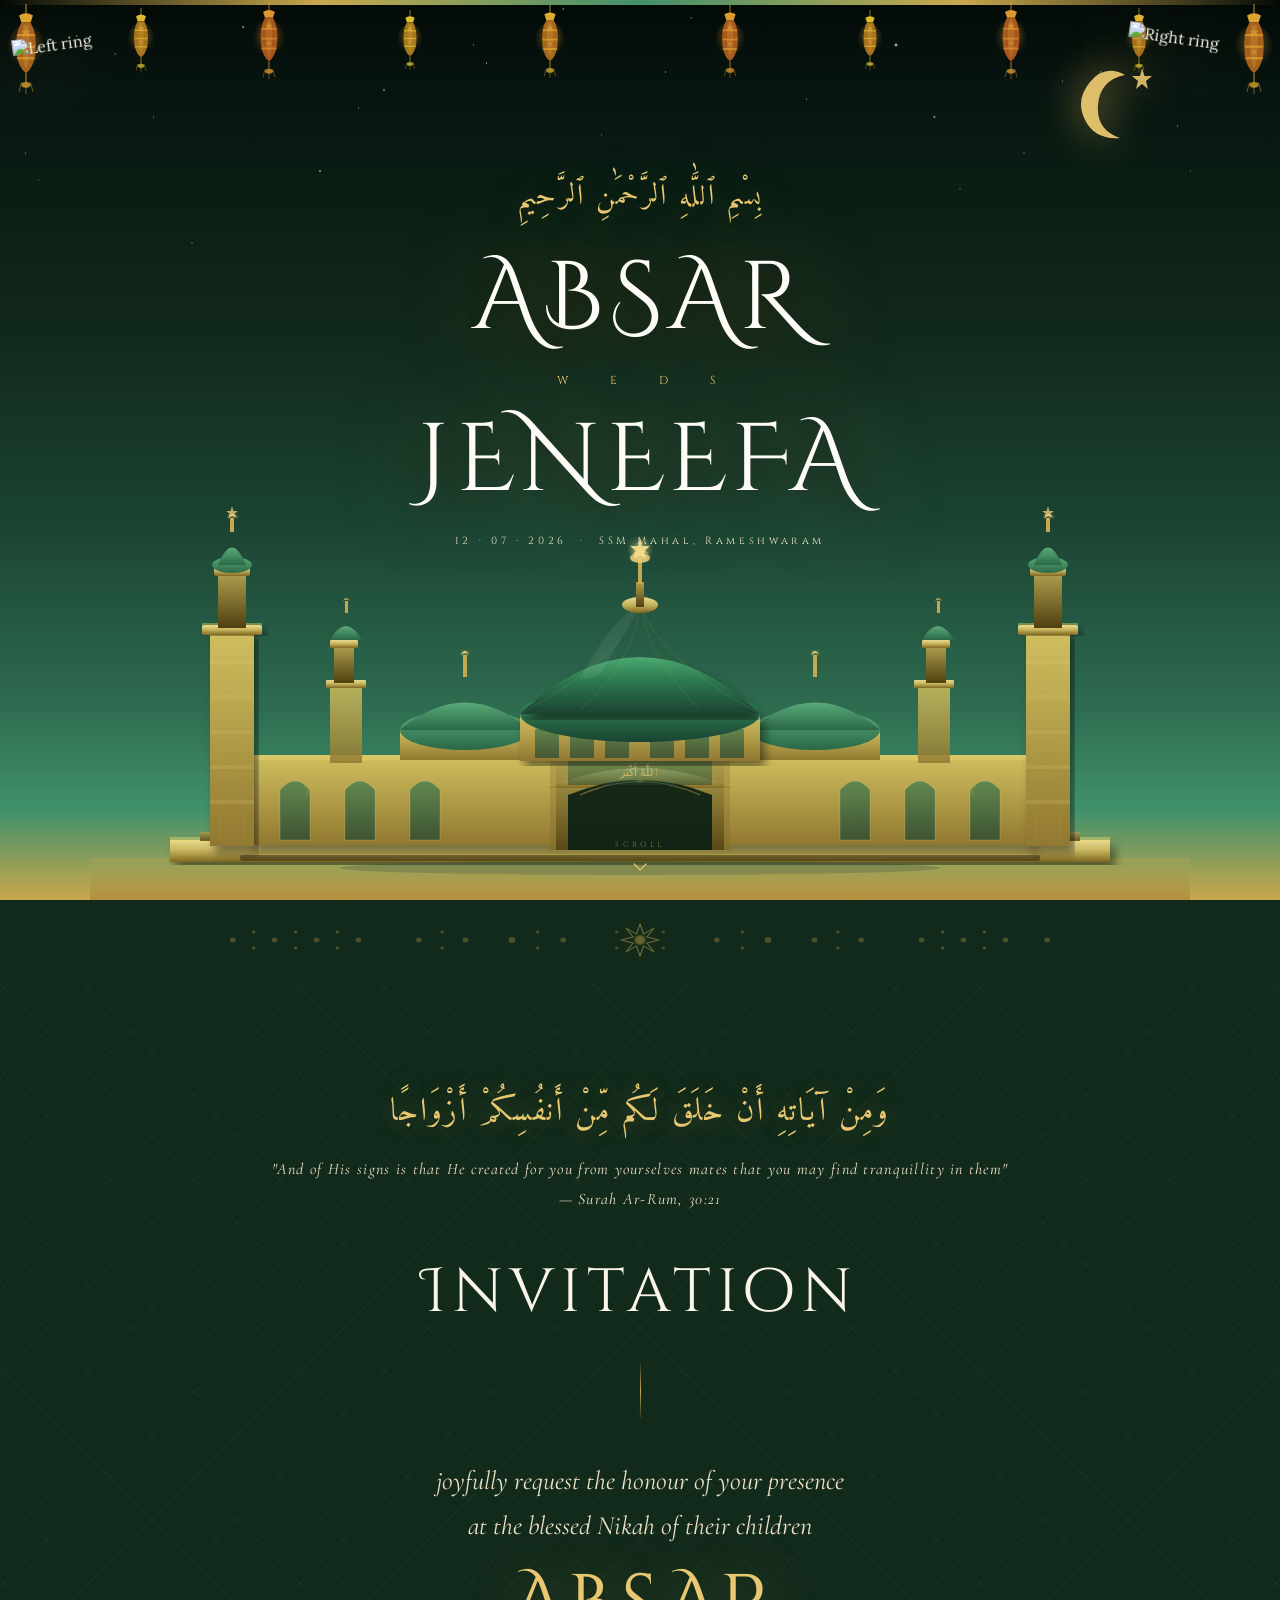
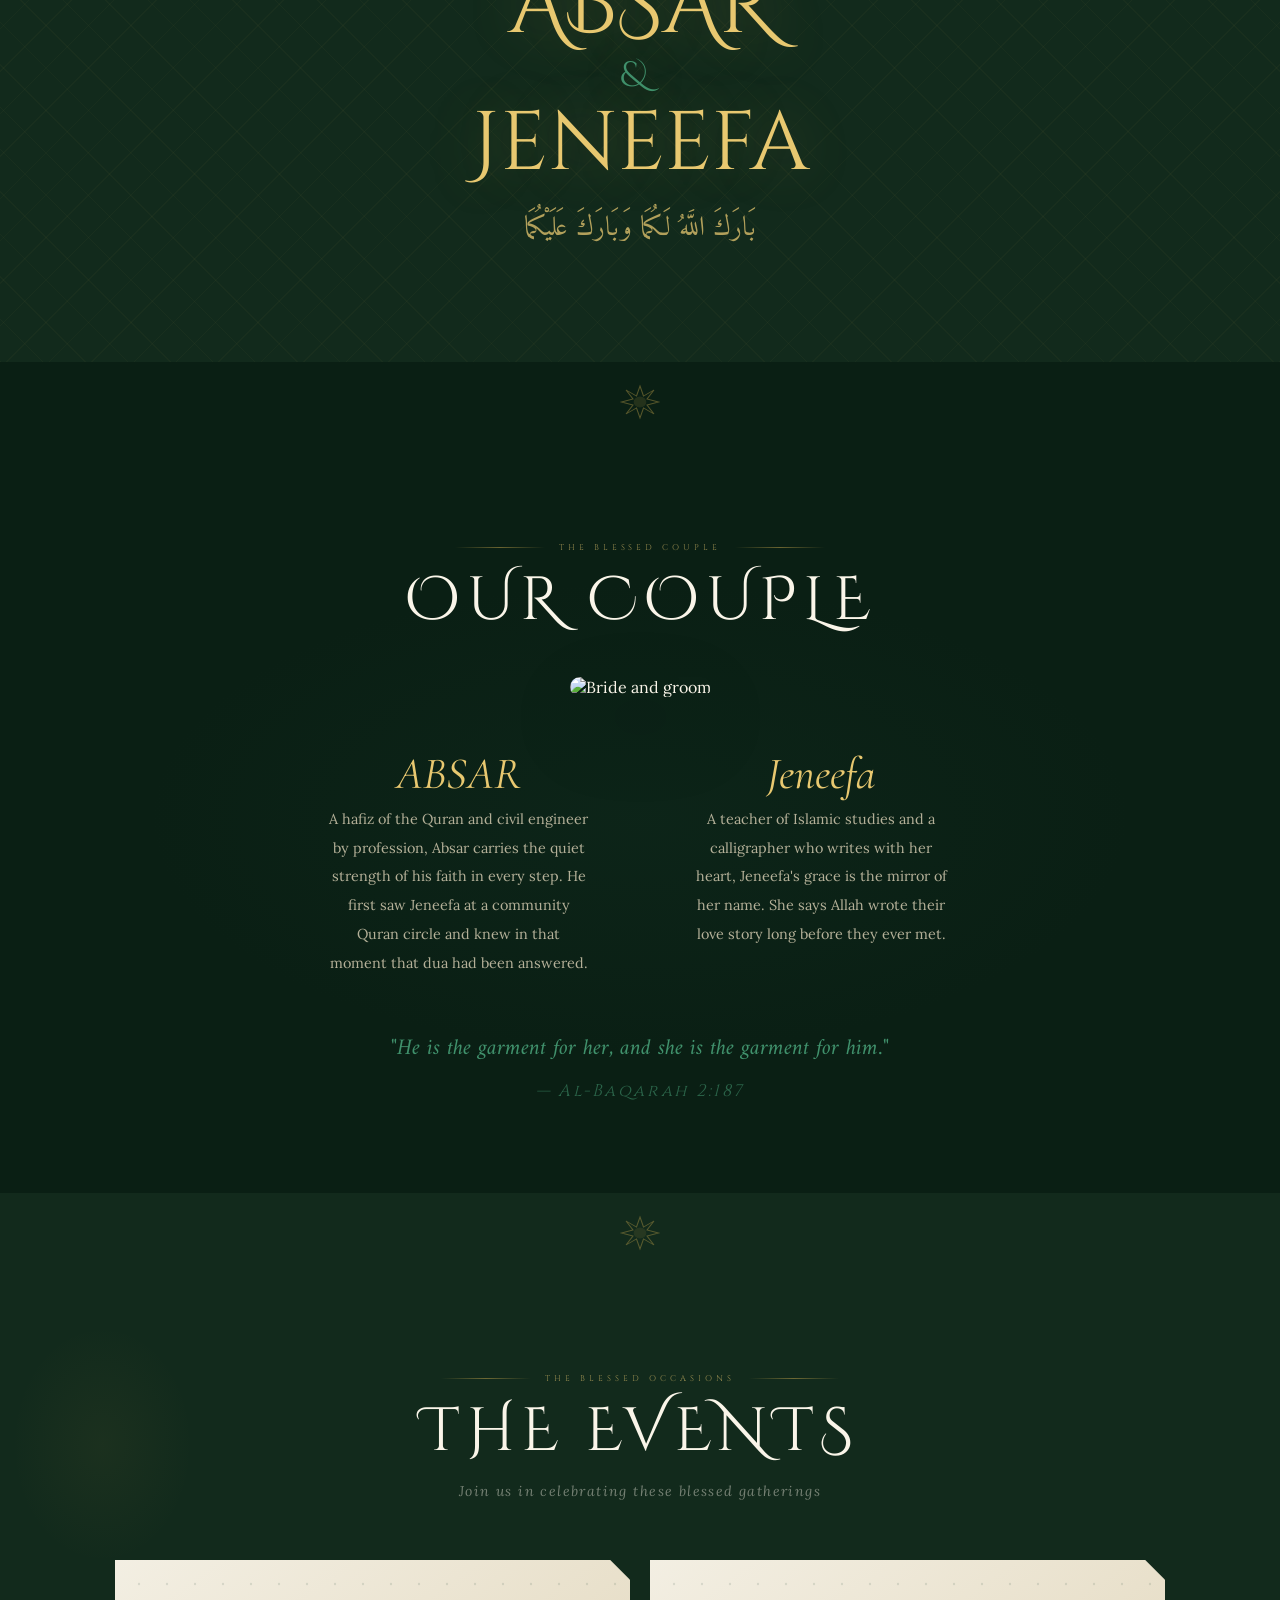
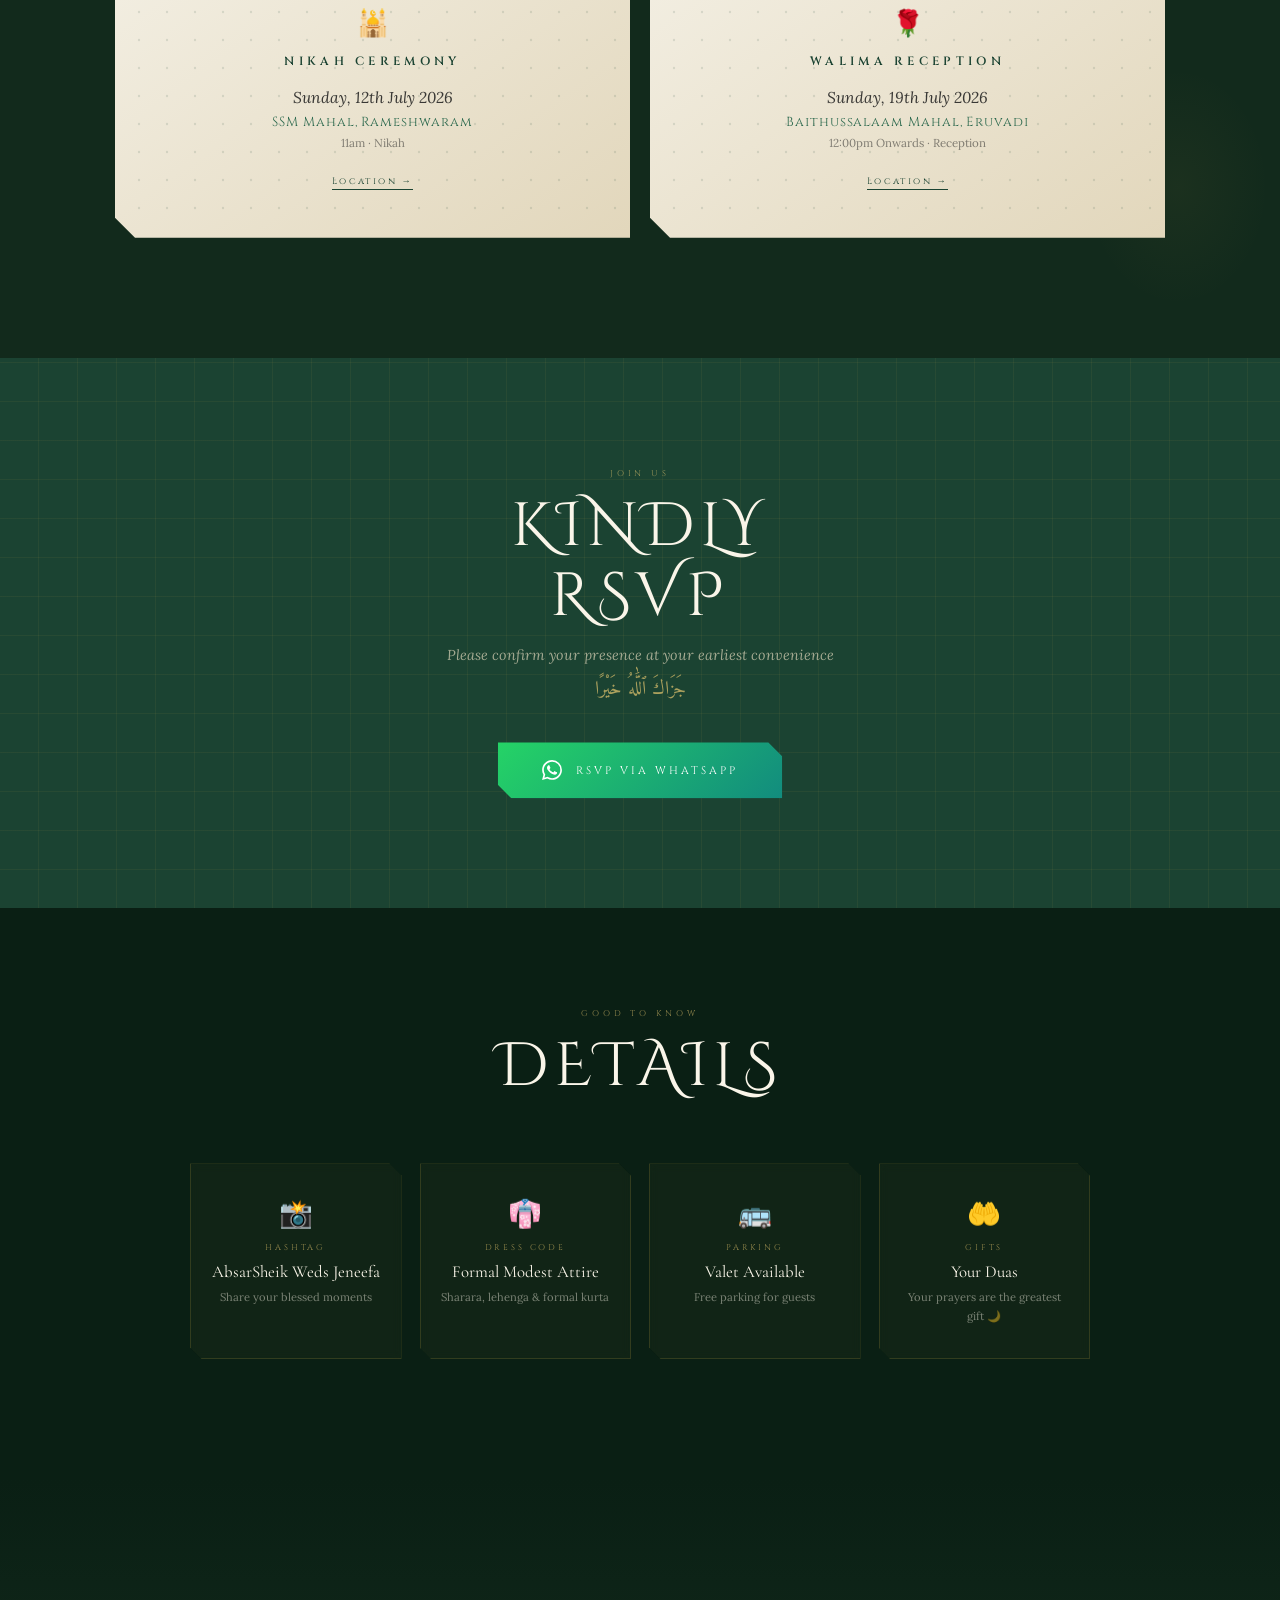
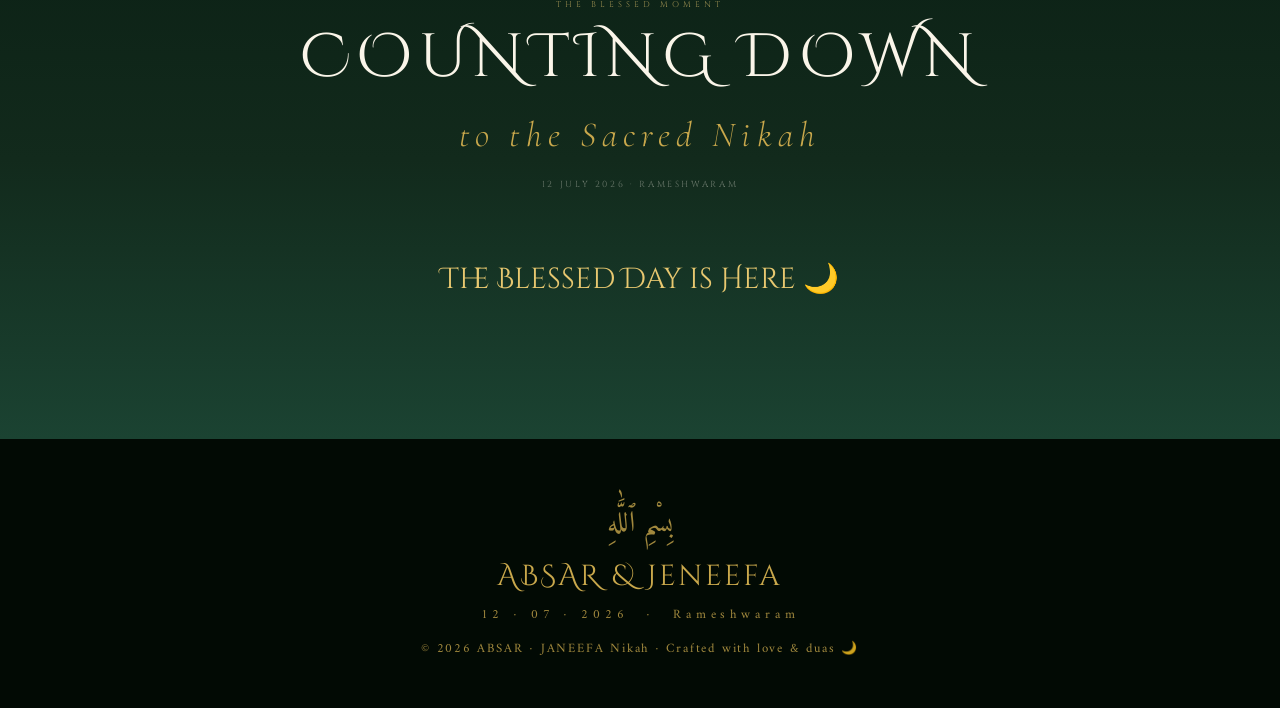
==== commit e8ae95bb: "Initial commit Invitation" ====
--- a/index.html
+++ b/index.html
@@ -3,7 +3,7 @@
 <head>
 <meta charset="UTF-8"/>
 <meta name="viewport" content="width=device-width, initial-scale=1.0"/>
-<title>Absar Sheik Mohideen & Jeneefa — Nikah Invitation</title>
+<title>ABSAR & Jeneefa — Nikah Invitation</title>
 <link rel="preconnect" href="https://fonts.googleapis.com"/>
 <link rel="preconnect" href="https://fonts.gstatic.com" crossorigin="anonymous"/>
 <link href="https://fonts.googleapis.com/css2?family=Cormorant+Garamond:ital,wght@0,300;0,400;0,500;0,600;1,300;1,400;1,500&family=Cinzel:wght@400;500;600&family=Cinzel+Decorative:wght@400;700&family=Lora:ital,wght@0,400;0,500;1,400;1,500&family=Amiri:ital,wght@0,400;0,700;1,400&display=swap" rel="stylesheet"/>
@@ -1012,7 +1012,7 @@
   <!-- HERO TEXT -->
   <div class="hero-text" id="hero-text">
     <p class="hero-bismillah">بِسْمِ ٱللَّٰهِ ٱلرَّحْمَٰنِ ٱلرَّحِيمِ</p>
-    <div class="hero-name">ABSAR SHEIK MOHIDEEN</div>
+    <div class="hero-name">ABSAR</div>
     <div class="hero-weds">W &ensp; E &ensp; D &ensp; S</div>
     <div class="hero-name2">JENEEFA</div>
     <p class="hero-date-line">12 · 07 · 2026 &nbsp;·&nbsp; SSM Mahal, Rameshwaram</p>
@@ -1114,7 +1114,7 @@
       at the blessed Nikah of their children
     </p>
     <div class="big-names reveal d4">
-      Absar Sheik Mohideen<br/>
+      ABSAR<br/>
       <span class="big-and">&amp;</span>
       Jeneefa
     </div>
@@ -1156,7 +1156,7 @@
   <!-- Couple bios -->
   <div class="couple-names-row reveal d3">
     <div class="person-block">
-      <p class="c-name">Absar Sheik Mohideen</p>
+      <p class="c-name">ABSAR</p>
       <p class="c-bio">A hafiz of the Quran and civil engineer by profession, Absar carries the quiet strength of his faith in every step. He first saw Jeneefa at a community Quran circle and knew in that moment that dua had been answered.</p>
     </div>
     <div class="person-block">
@@ -1353,7 +1353,7 @@
   <p style="font-family:'Amiri',serif;font-size:1.8rem;color:var(--gold);opacity:0.8;margin-bottom:8px;">
     بِسْمِ ٱللَّٰهِ
   </p>
-  <p class="footer-names">Absar Sheik Mohideen &amp; Jeneefa</p>
+  <p class="footer-names">ABSAR &amp; Jeneefa</p>
   <p style="font-family:'Amiri',serif;font-size:0.8rem;color:var(--gold);opacity:0.8;margin-bottom:12px;" class="footer-date">12 · 07 · 2026 &nbsp;·&nbsp; Rameshwaram</p>
   <!-- <div  class="footer-links">
     <a href="#" target="_blank">IG</a>
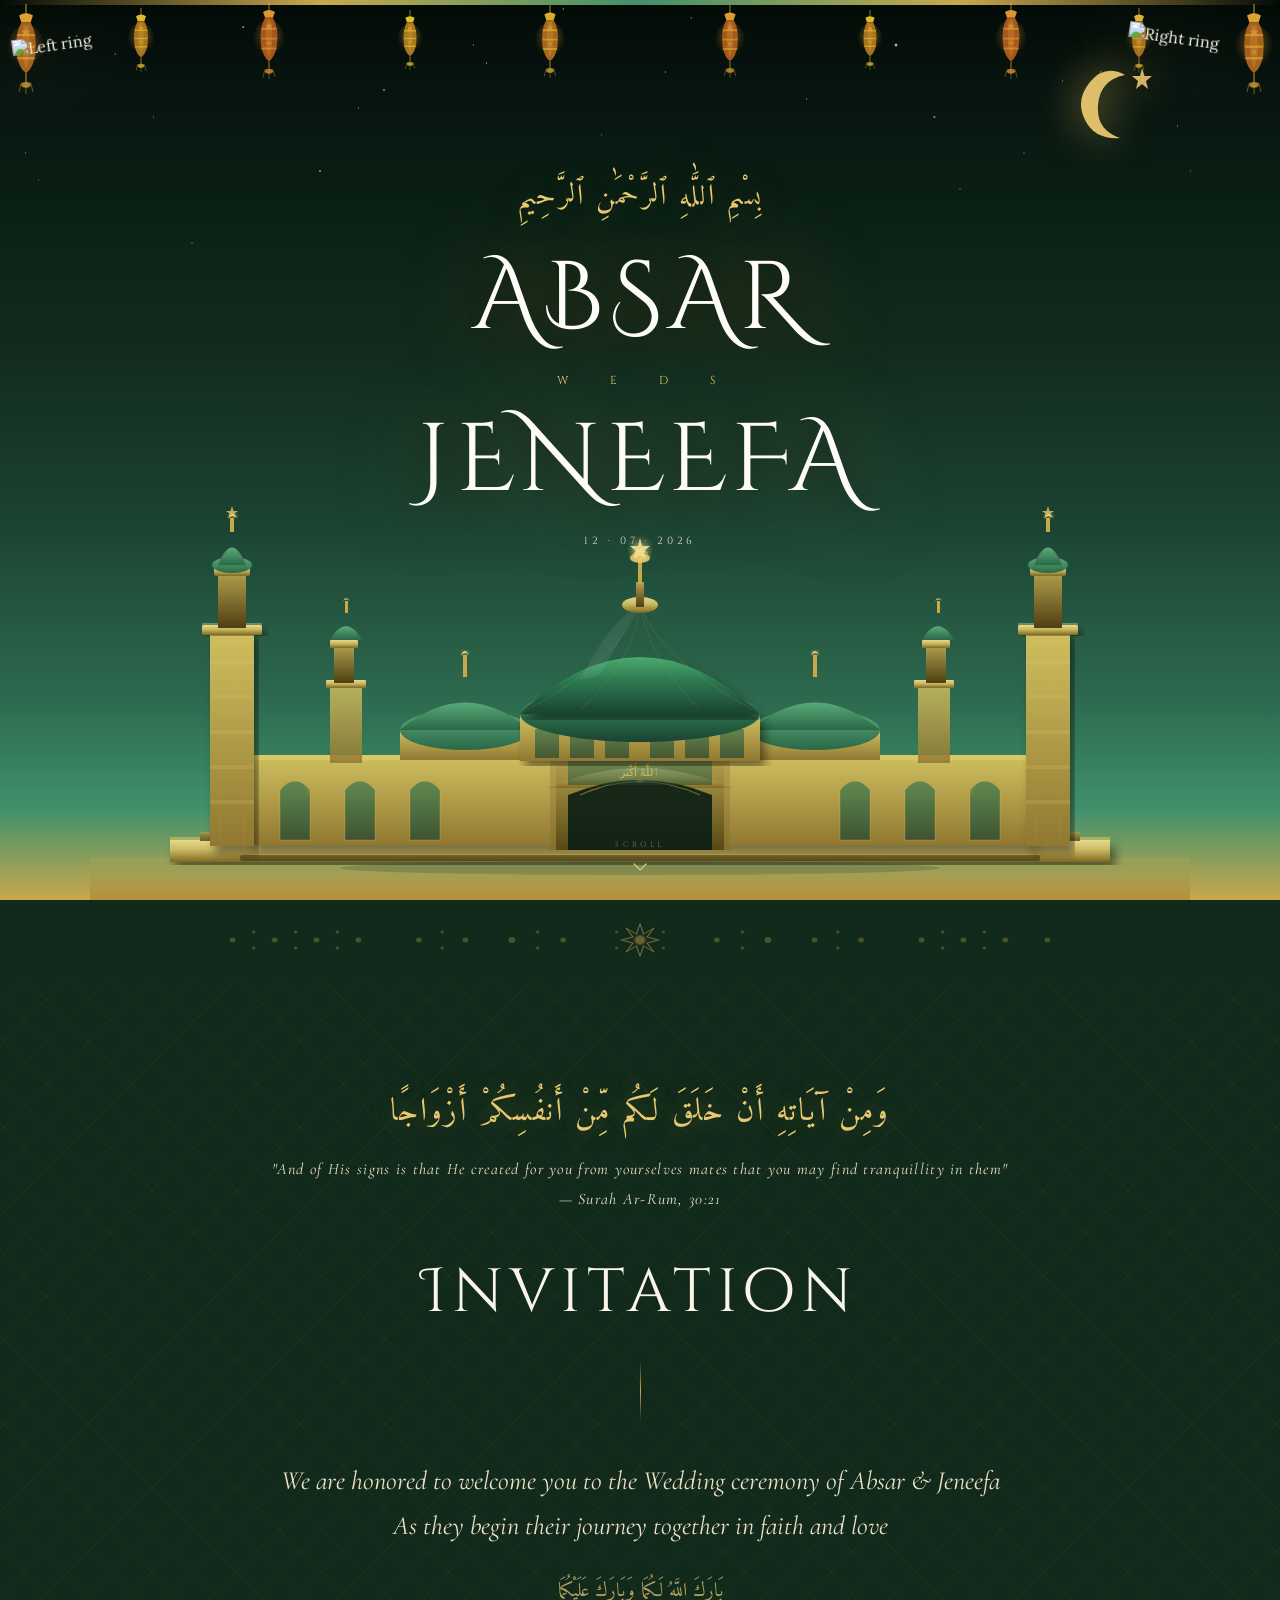
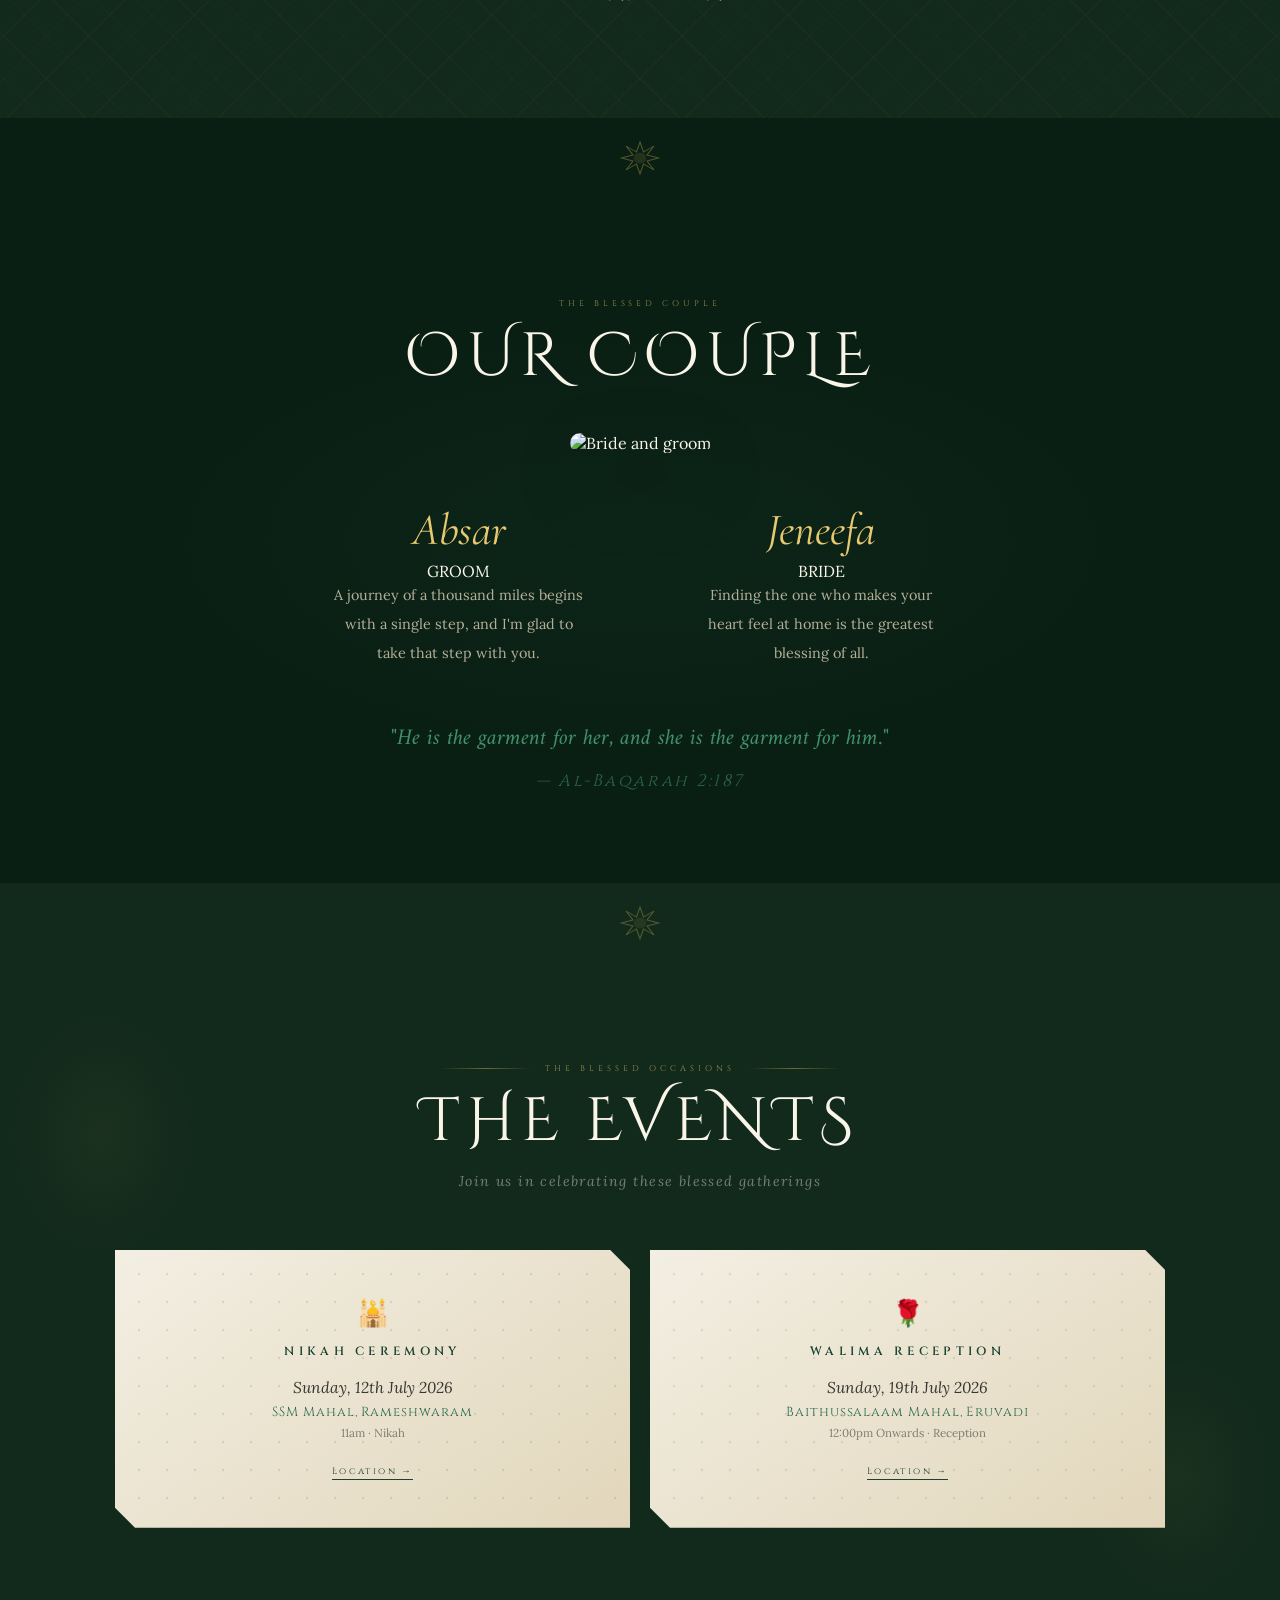
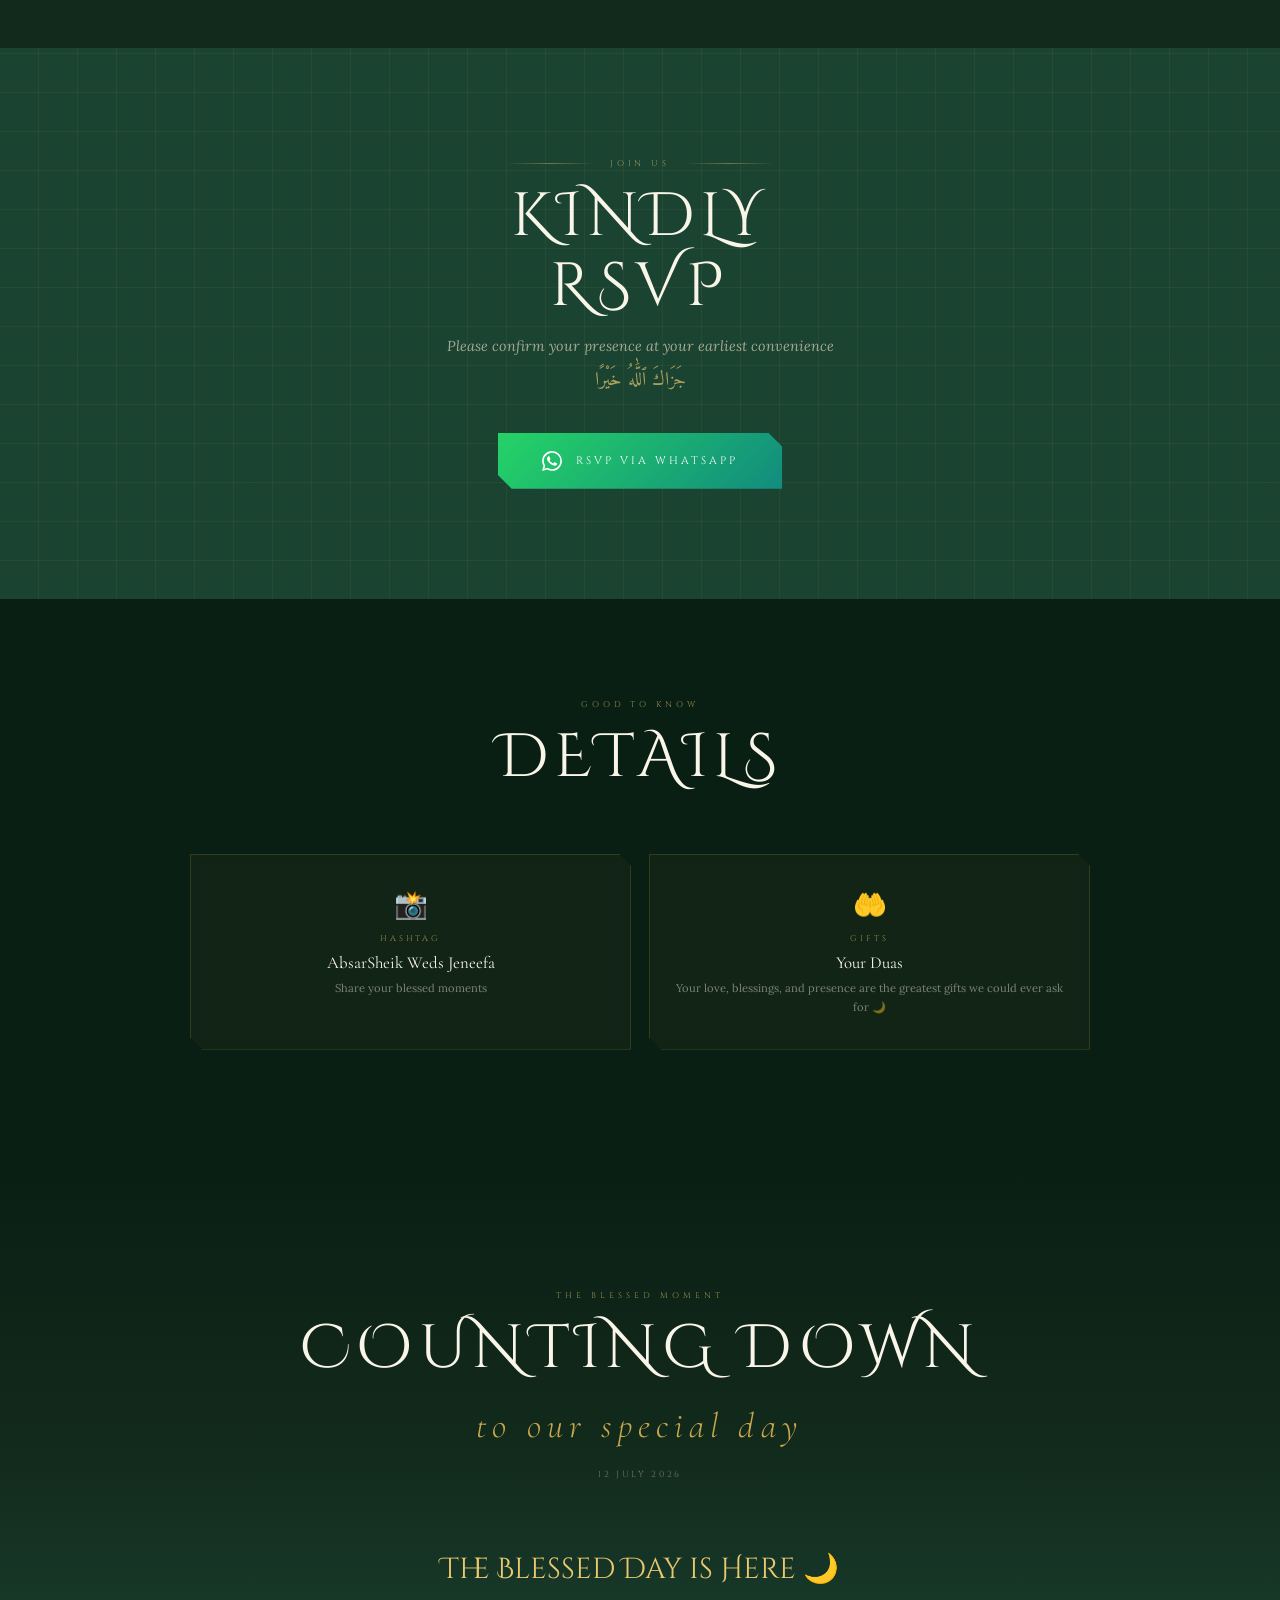
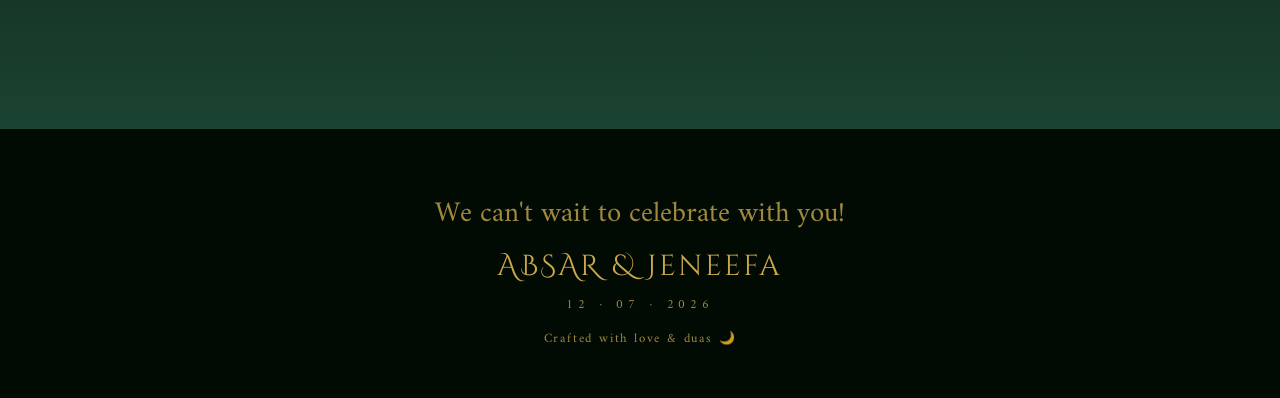
==== commit 91898c4e: "Initial commit Invitation" ====
--- a/index.html
+++ b/index.html
@@ -1015,7 +1015,7 @@
     <div class="hero-name">ABSAR</div>
     <div class="hero-weds">W &ensp; E &ensp; D &ensp; S</div>
     <div class="hero-name2">JENEEFA</div>
-    <p class="hero-date-line">12 · 07 · 2026 &nbsp;·&nbsp; SSM Mahal, Rameshwaram</p>
+    <p class="hero-date-line">12 · 07 · 2026</p>
   </div>
 
   <div class="scroll-cue">
@@ -1110,15 +1110,16 @@
       Mr. Yusuf Al-Farooq &amp; Mrs. Zainab Al-Farooq
     </p> -->
     <p class="invite-line reveal d4">
-      joyfully request the honour of your presence<br/>
-      at the blessed Nikah of their children
+     We are honored to welcome you to the Wedding ceremony of Absar & Jeneefa <br/>
+
+As they begin their journey together in faith and love
     </p>
-    <div class="big-names reveal d4">
+    <!-- <div class="big-names reveal d4">
       ABSAR<br/>
       <span class="big-and">&amp;</span>
       Jeneefa
-    </div>
-    <p class="reveal d5" style="font-family:'Amiri',serif;font-size:1.7rem;opacity:0.75;margin-top:16px;color:var(--gold-lt);">
+    </div> -->
+    <p class="reveal d5" style="font-family:'Amiri',serif;font-size:1.2rem;opacity:0.75;margin-top:26px;color:var(--gold-lt);">
       بَارَكَ اللَّهُ لَكُمَا وَبَارَكَ عَلَيْكُمَا
     </p>
   </div>
@@ -1154,17 +1155,19 @@
   </div>
 
   <!-- Couple bios -->
+
   <div class="couple-names-row reveal d3">
     <div class="person-block">
-      <p class="c-name">ABSAR</p>
-      <p class="c-bio">A hafiz of the Quran and civil engineer by profession, Absar carries the quiet strength of his faith in every step. He first saw Jeneefa at a community Quran circle and knew in that moment that dua had been answered.</p>
+      <p class="c-name">Absar</p>
+      <p className="c-role">GROOM</p>
+      <p class="c-bio">A journey of a thousand miles begins with a single step, and I'm glad to take that step with you.</p>
     </div>
     <div class="person-block">
       <p class="c-name">Jeneefa</p>
-      <p class="c-bio">A teacher of Islamic studies and a calligrapher who writes with her heart, Jeneefa's grace is the mirror of her name. She says Allah wrote their love story long before they ever met.</p>
+                  <p className="c-role">BRIDE</p>
+      <p class="c-bio">Finding the one who makes your heart feel at home is the greatest blessing of all.</p>
     </div>
   </div>
-
   <p class="couple-quote reveal d4">
     "He is the garment for her, and she is the garment for him."<br/>
     <span style="font-size:0.75em;opacity:0.6;font-family:'Cinzel',serif;letter-spacing:0.15em;">— Al-Baqarah 2:187</span>
@@ -1301,7 +1304,7 @@
       <div class="detail-value">Hilton Bosphorus</div>
       <div class="detail-sub">Rooms reserved · 10 min from Masjid</div>
     </div> -->
-    <div class="detail-card reveal d3">
+    <!-- <div class="detail-card reveal d3">
       <span class="detail-icon">👘</span>
       <div class="detail-label">Dress Code</div>
       <div class="detail-value">Formal Modest Attire</div>
@@ -1312,12 +1315,12 @@
       <div class="detail-label">Parking</div>
       <div class="detail-value">Valet Available</div>
       <div class="detail-sub">Free parking for guests</div>
-    </div>
+    </div> -->
     <div class="detail-card reveal d5">
       <span class="detail-icon">🤲</span>
       <div class="detail-label">Gifts</div>
       <div class="detail-value">Your Duas</div>
-      <div class="detail-sub">Your prayers are the greatest gift 🌙</div>
+      <div class="detail-sub">Your love, blessings, and presence are the greatest gifts we could ever ask for 🌙</div>
     </div>
   </div>
 </section>
@@ -1330,11 +1333,11 @@
     <h2 class="section-title-big reveal d1" style="margin-top:10px;">
       COUNTING DOWN<br/>
       <span style="font-family:'Cormorant Garamond',serif;font-style:italic;font-weight:300;font-size:0.58em;color:var(--gold);">
-        to the Sacred Nikah
+       to our special day
       </span>
     </h2>
     <p class="reveal d2" style="font-family:'Cinzel',serif;font-size:0.55rem;letter-spacing:0.3em;opacity:0.38;margin-top:8px;">
-      12 JULY 2026 · RAMESHWARAM
+      12 JULY 2026
     </p>
     <div class="cd-boxes reveal d3" id="countdown-display">
       <div class="cd-box"><span class="cd-num" id="cd-days">--</span><span class="cd-lbl">Days</span></div>
@@ -1350,17 +1353,20 @@
      FOOTER
 ══════════════════════════════════ -->
 <footer>
-  <p style="font-family:'Amiri',serif;font-size:1.8rem;color:var(--gold);opacity:0.8;margin-bottom:8px;">
+  <!-- <p style="font-family:'Amiri',serif;font-size:1.8rem;color:var(--gold);opacity:0.8;margin-bottom:8px;">
     بِسْمِ ٱللَّٰهِ
+  </p> -->
+    <p style="font-family:'Amiri',serif;font-size:1.8rem;color:var(--gold);opacity:0.8;margin-bottom:8px;">
+We can't wait to celebrate with you!
   </p>
   <p class="footer-names">ABSAR &amp; Jeneefa</p>
-  <p style="font-family:'Amiri',serif;font-size:0.8rem;color:var(--gold);opacity:0.8;margin-bottom:12px;" class="footer-date">12 · 07 · 2026 &nbsp;·&nbsp; Rameshwaram</p>
+  <p style="font-family:'Amiri',serif;font-size:0.8rem;color:var(--gold);opacity:0.8;margin-bottom:12px;" class="footer-date">12 · 07 · 2026</p>
   <!-- <div  class="footer-links">
     <a href="#" target="_blank">IG</a>
     <a href="https://wa.me/919876543210" target="_blank">WA</a>
     <a href="#" target="_blank">FB</a>
   </div> -->
-  <p style="font-family:'Amiri',serif;font-size:0.8rem;color:var(--gold);opacity:0.8;margin-bottom:8px;" class="footer-copy">© 2026 ABSAR · JANEEFA Nikah · Crafted with love &amp; duas 🌙</p>
+  <p style="font-family:'Amiri',serif;font-size:0.8rem;color:var(--gold);opacity:0.8;margin-bottom:8px;" class="footer-copy">Crafted with love &amp; duas 🌙</p>
 </footer>
 
 
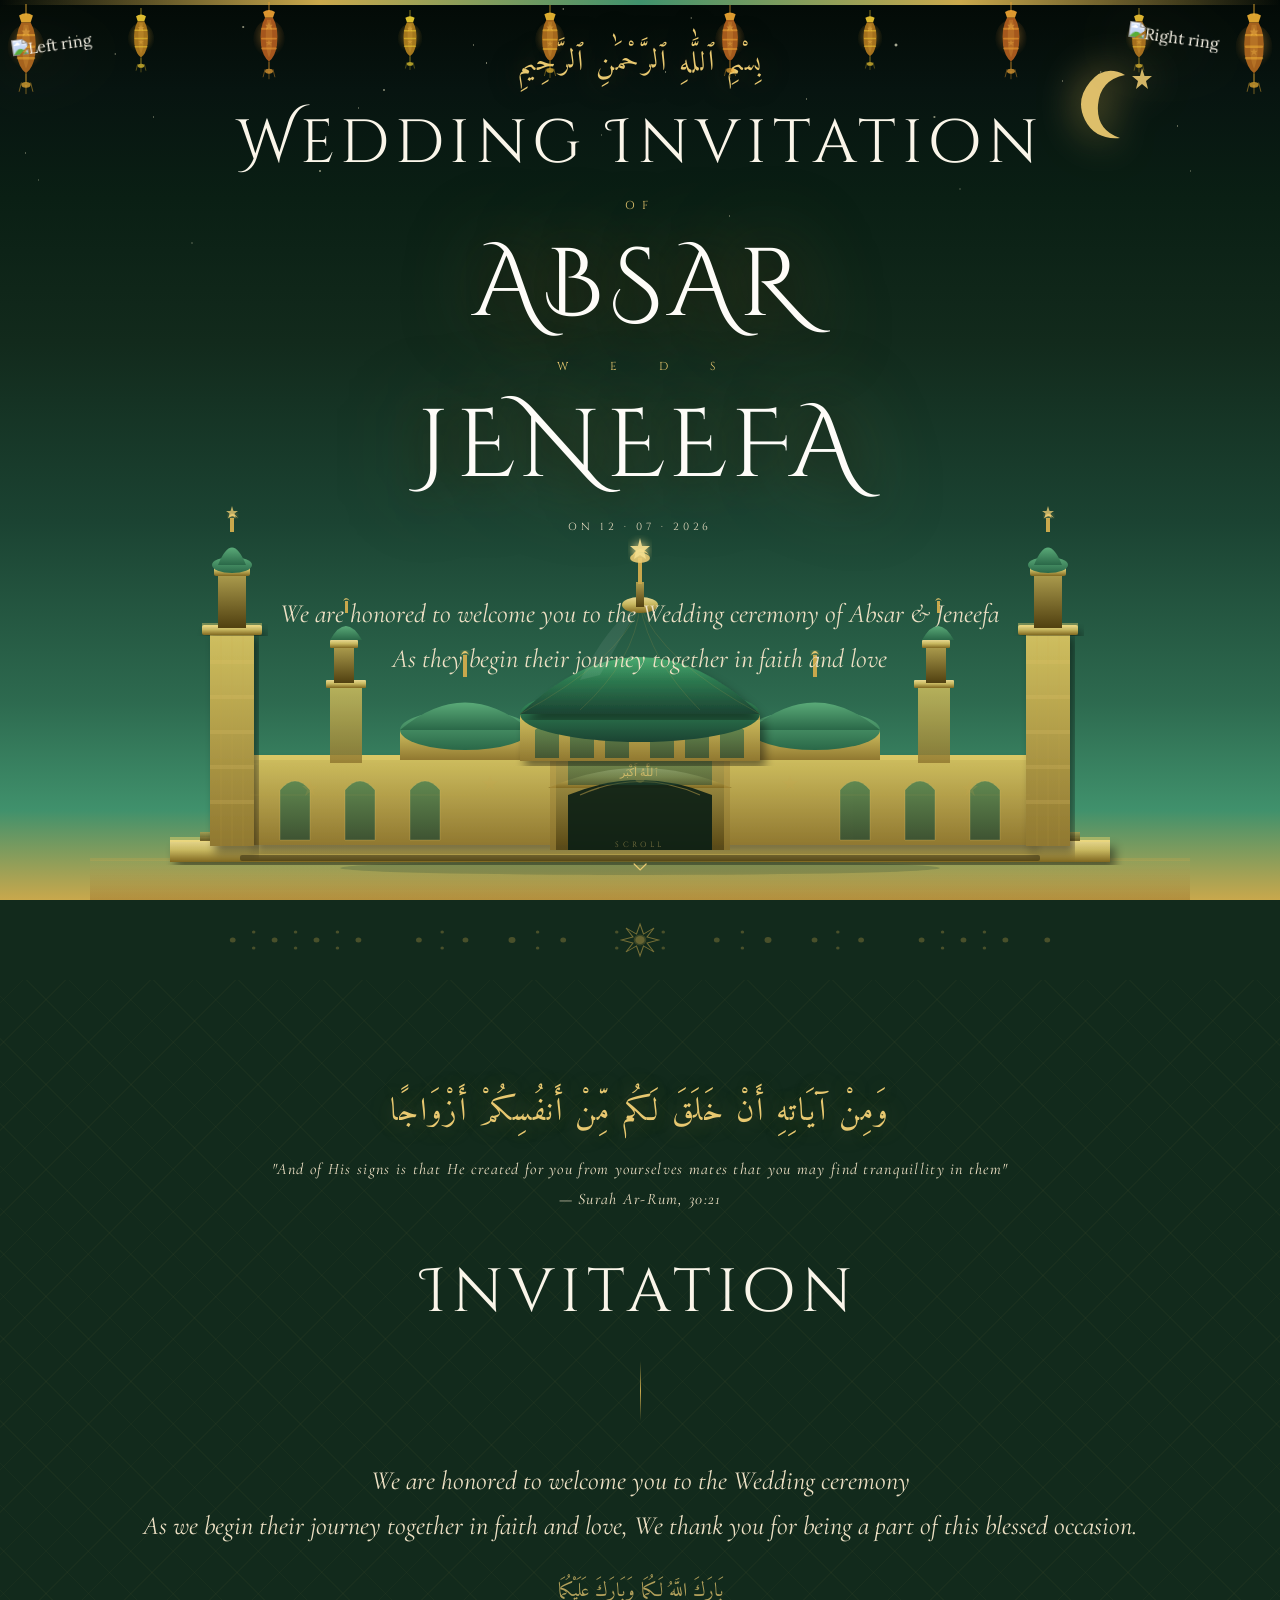
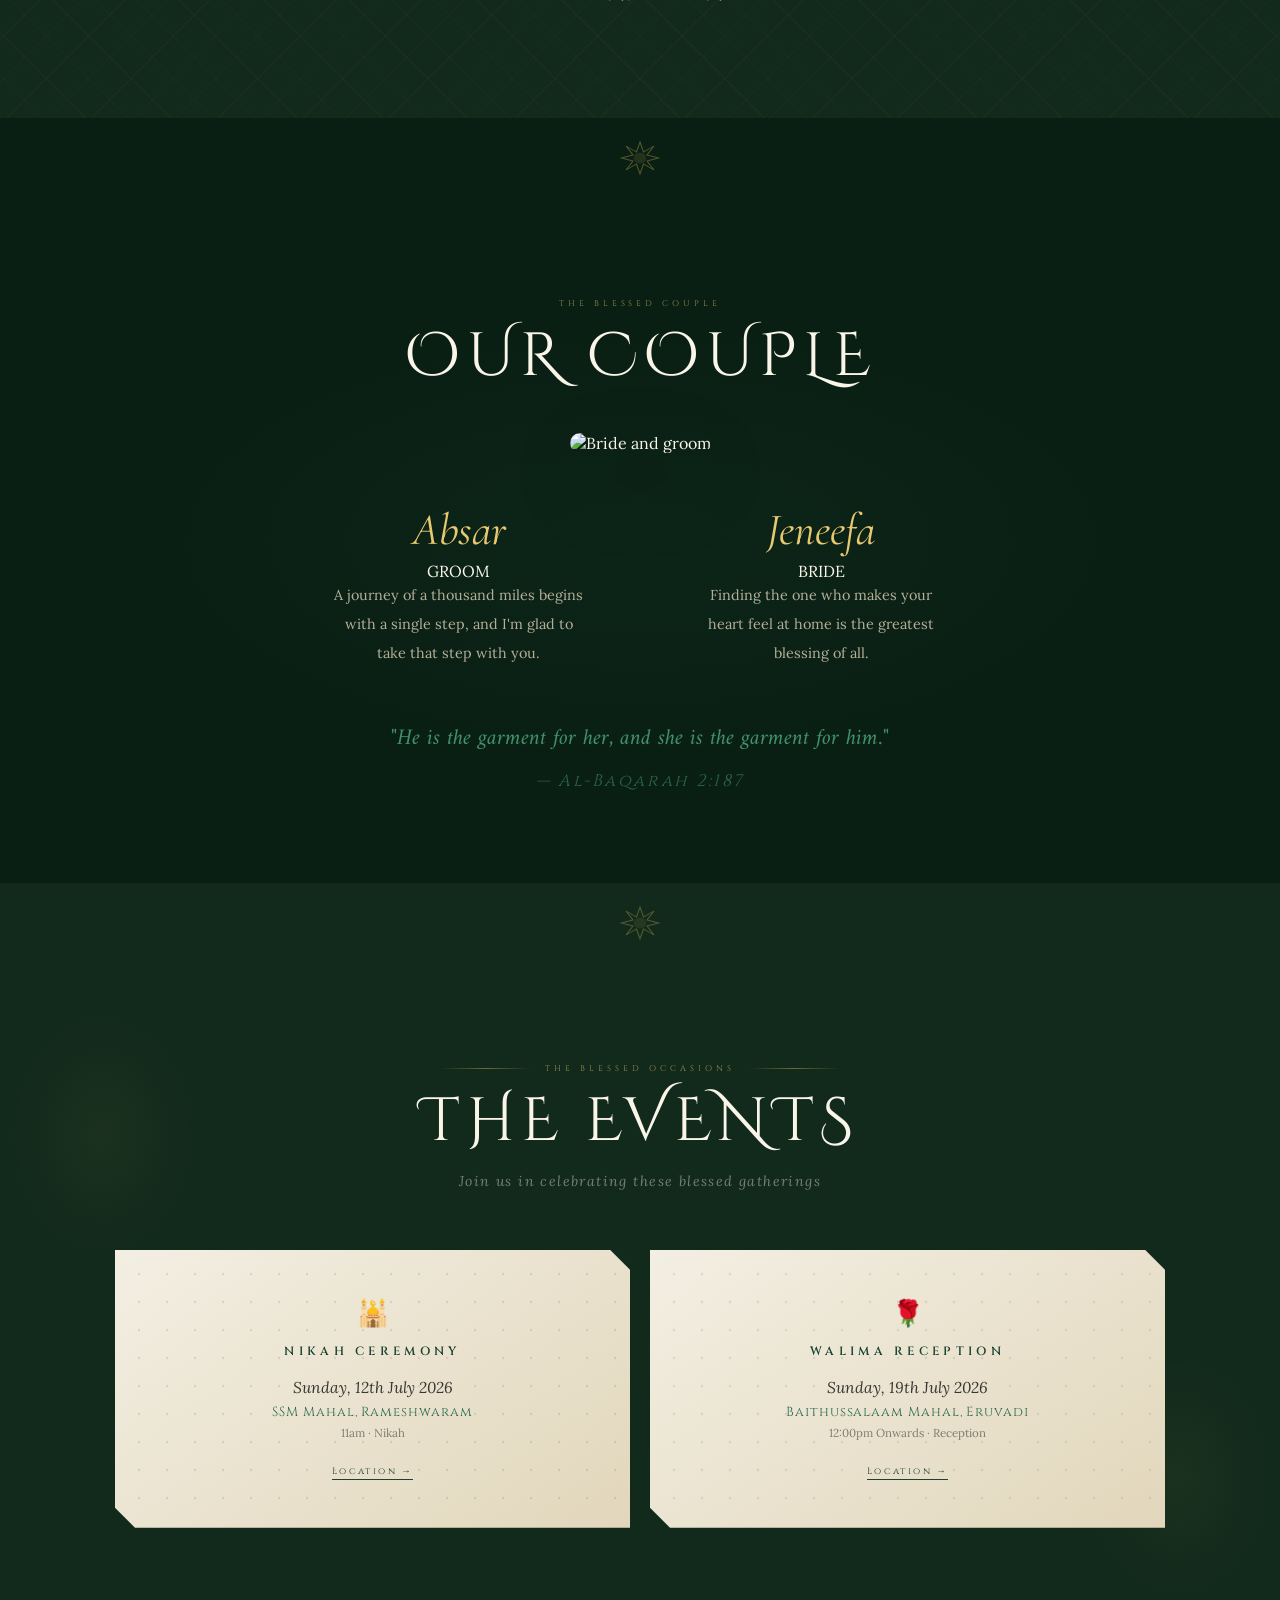
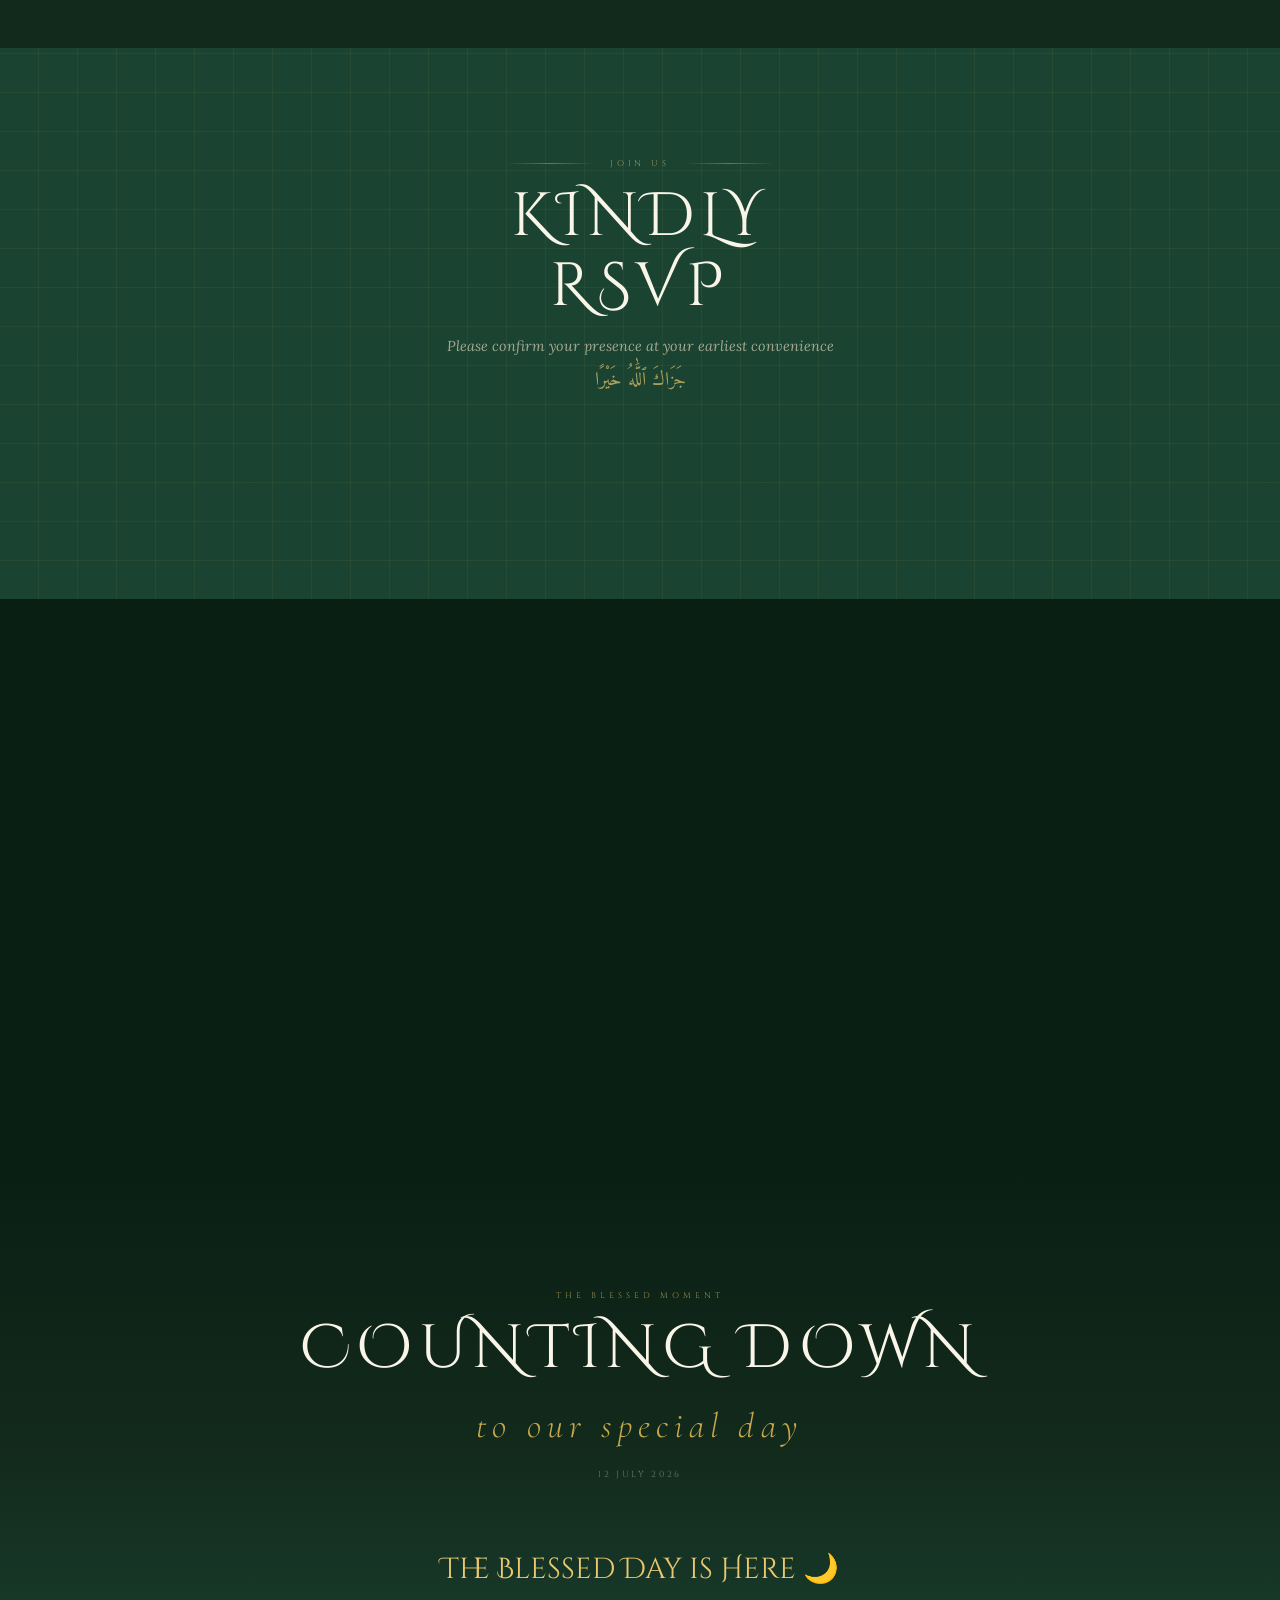
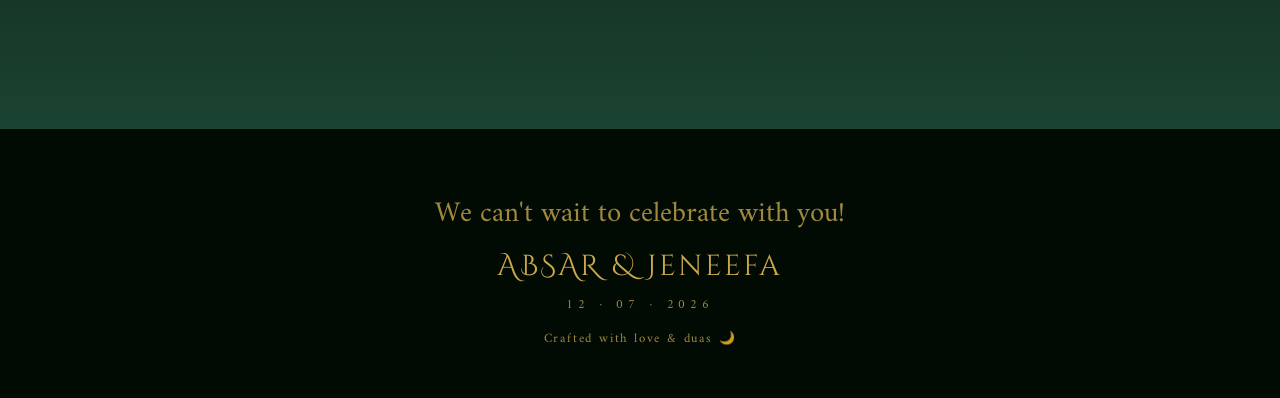
==== commit 220bed6b: "Initial commit Invitation" ====
--- a/index.html
+++ b/index.html
@@ -1012,10 +1012,20 @@
   <!-- HERO TEXT -->
   <div class="hero-text" id="hero-text">
     <p class="hero-bismillah">بِسْمِ ٱللَّٰهِ ٱلرَّحْمَٰنِ ٱلرَّحِيمِ</p>
+    <h2 class="section-title-big reveal d3 on">Wedding Invitation</h2>
+        <div class="hero-weds">OF</div>
+
     <div class="hero-name">ABSAR</div>
     <div class="hero-weds">W &ensp; E &ensp; D &ensp; S</div>
     <div class="hero-name2">JENEEFA</div>
-    <p class="hero-date-line">12 · 07 · 2026</p>
+
+    <p class="hero-date-line">ON 12 · 07 · 2026</p>
+  </br>
+  <p class="invite-line reveal d4">
+     We are honored to welcome you to the Wedding ceremony of Absar & Jeneefa <br/>
+
+As they begin their journey together in faith and love
+    </p>
   </div>
 
   <div class="scroll-cue">
@@ -1110,9 +1120,9 @@
       Mr. Yusuf Al-Farooq &amp; Mrs. Zainab Al-Farooq
     </p> -->
     <p class="invite-line reveal d4">
-     We are honored to welcome you to the Wedding ceremony of Absar & Jeneefa <br/>
-
-As they begin their journey together in faith and love
+     We are honored to welcome you to the Wedding ceremony<br/>
+
+As we begin their journey together in faith and love, We thank you for being a part of this blessed occasion.
     </p>
     <!-- <div class="big-names reveal d4">
       ABSAR<br/>
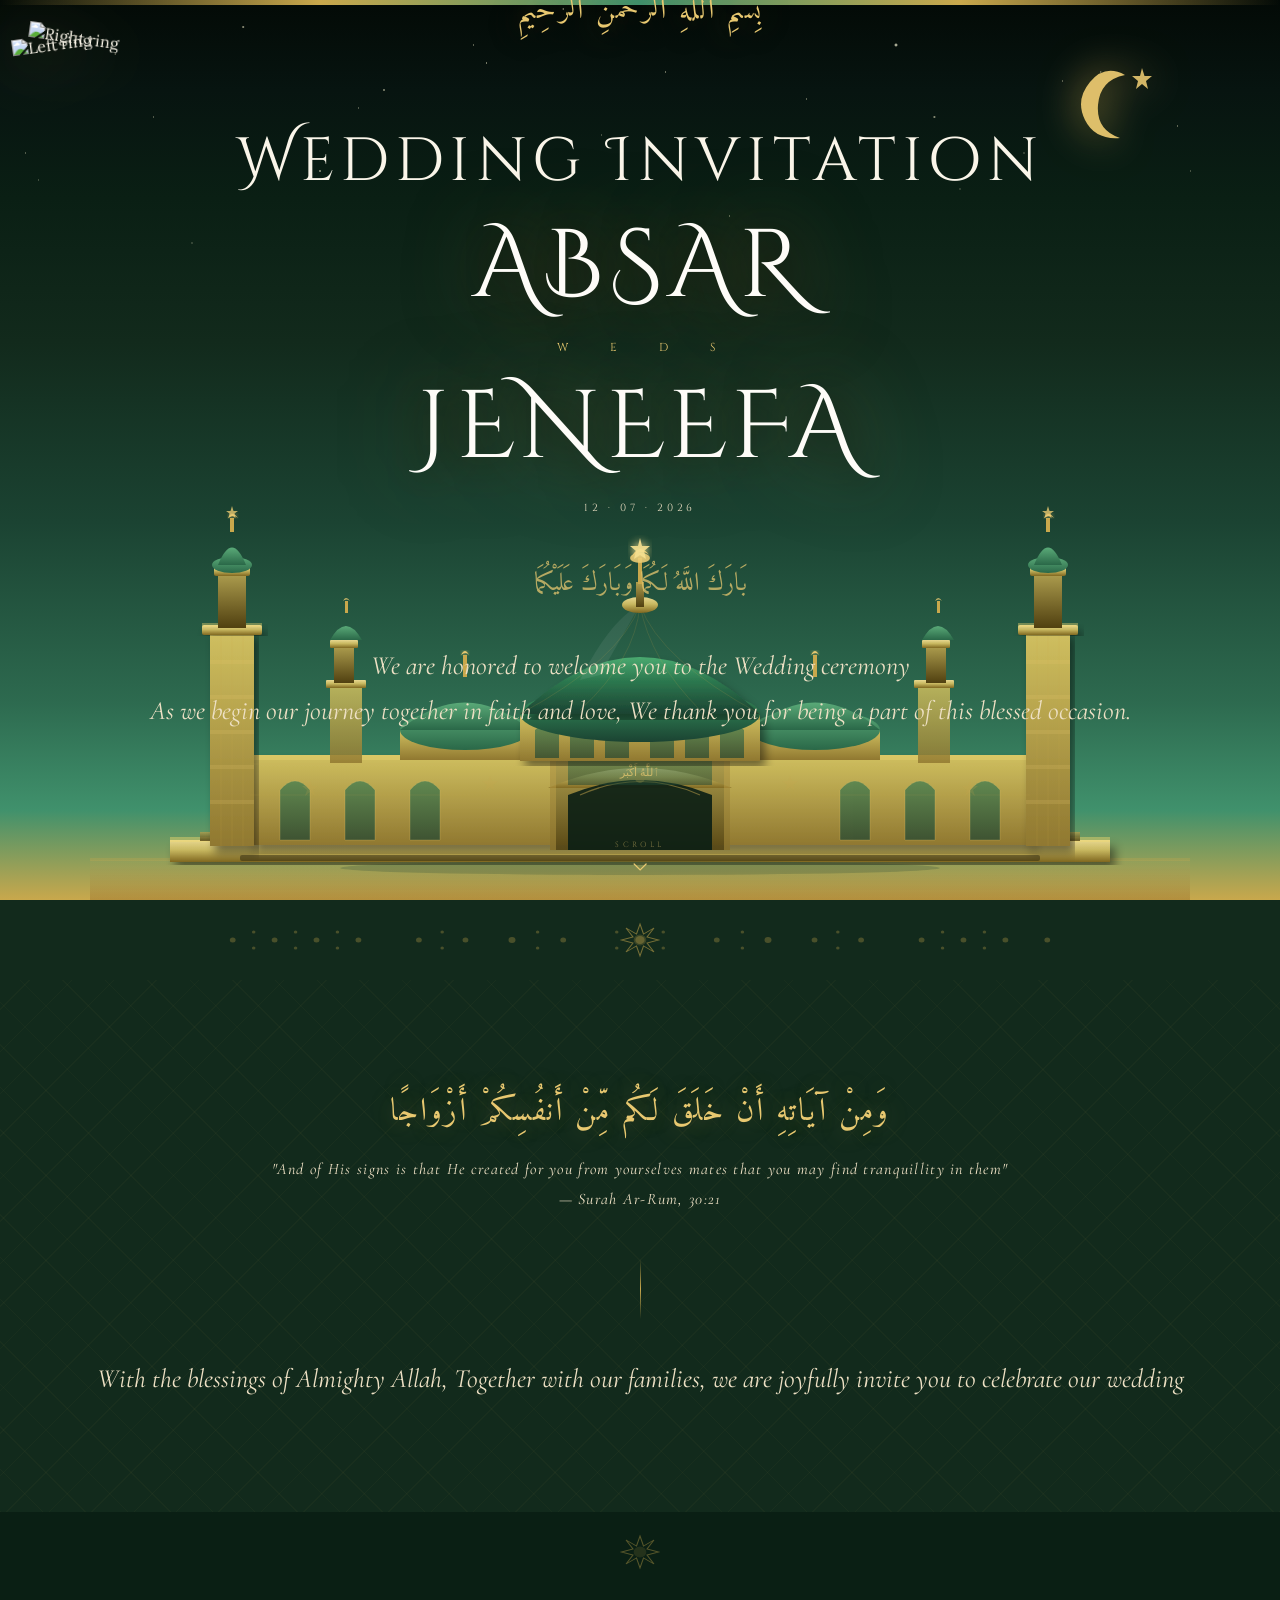
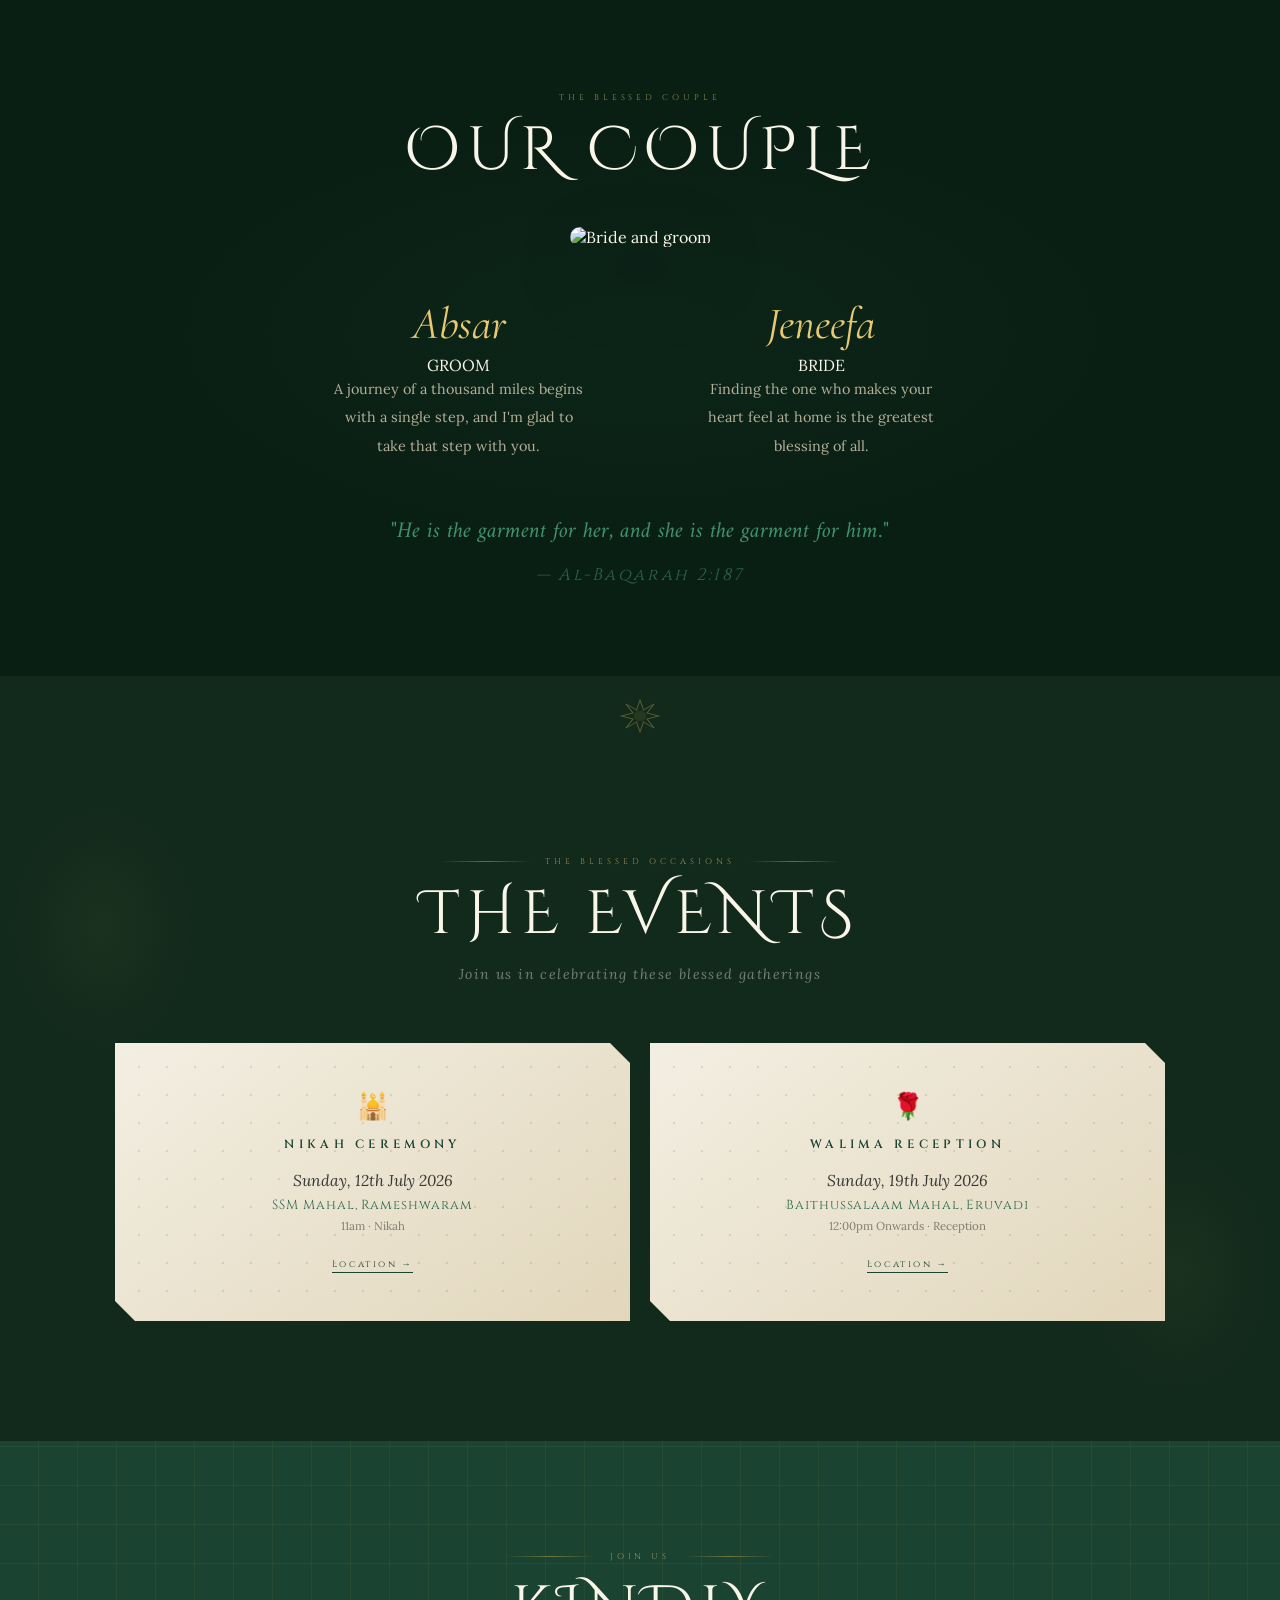
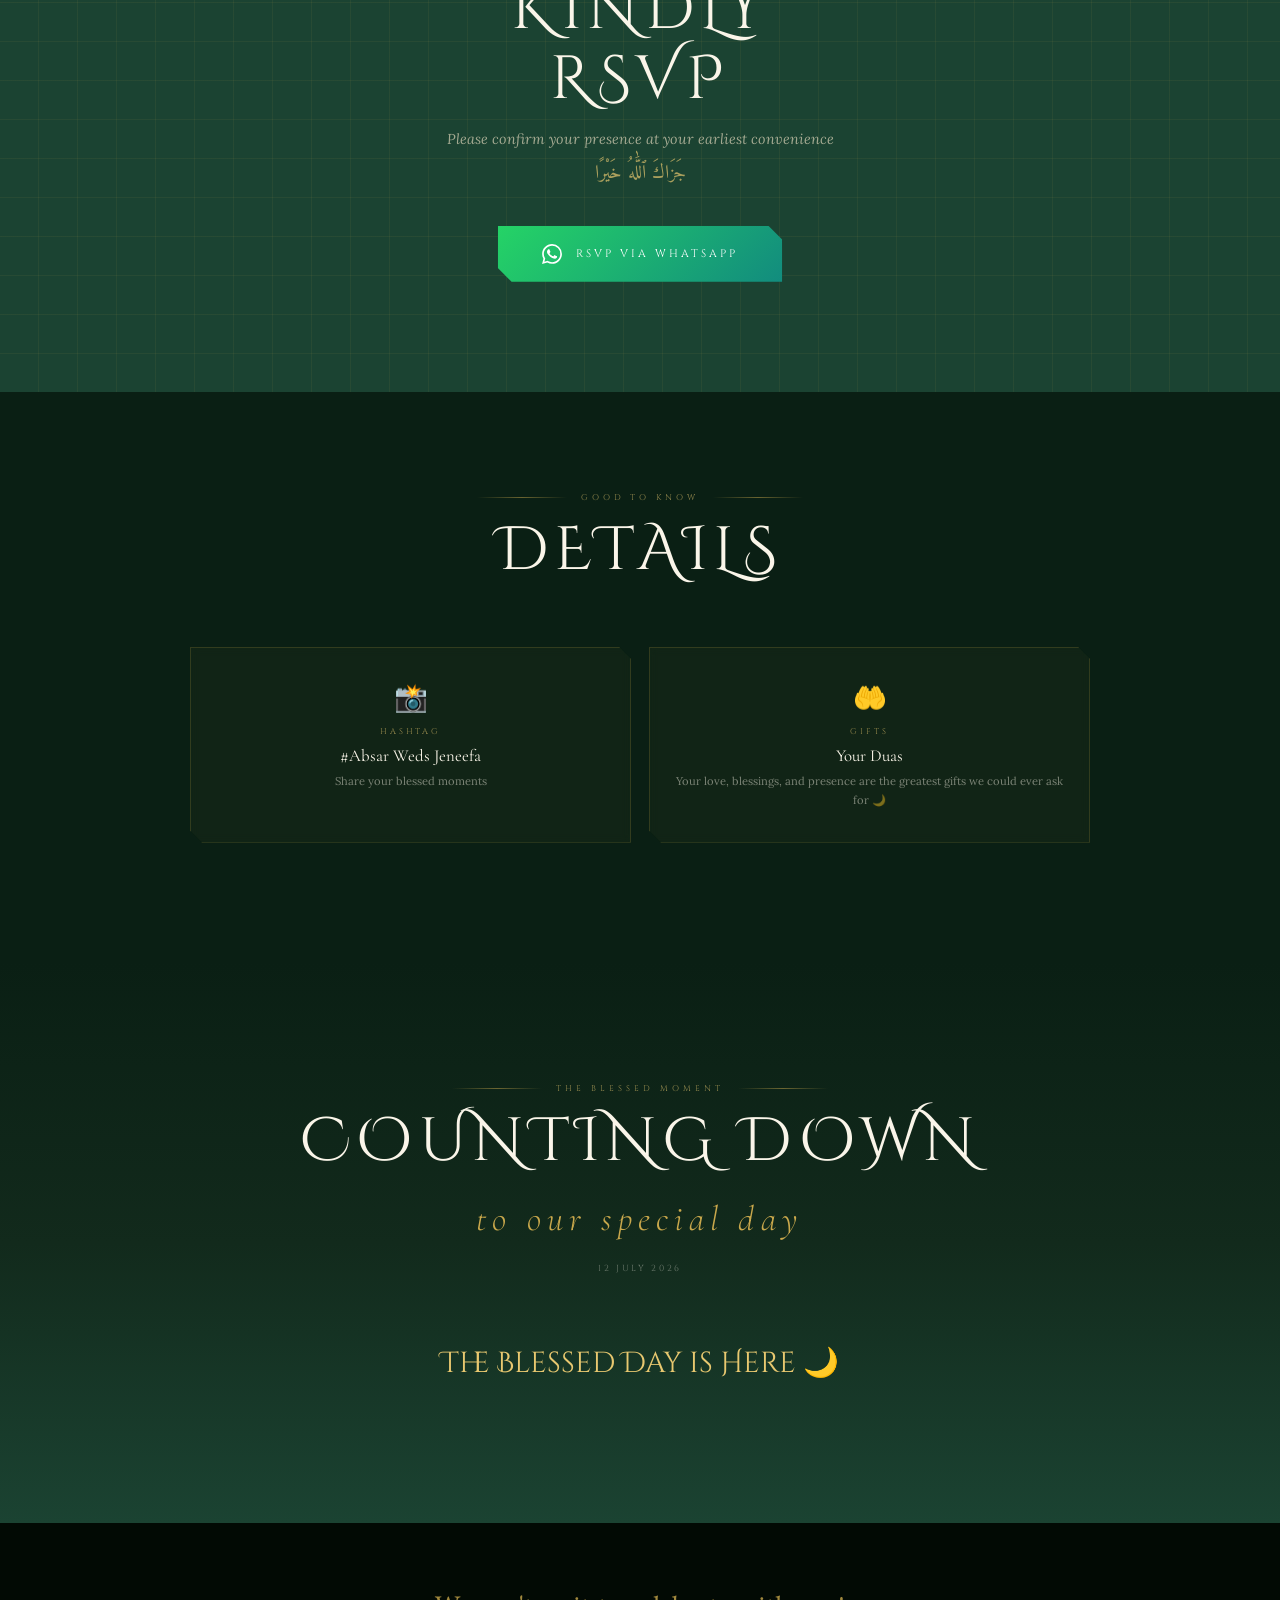
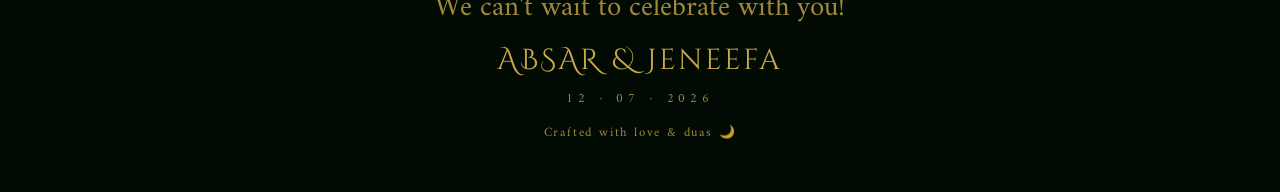
==== commit 0e6d33fd: "Initial commit Invitation" ====
--- a/index.html
+++ b/index.html
@@ -52,6 +52,7 @@
 #lantern-layer {
   position:fixed; top:0; left:0; right:0;
   height:100vh; pointer-events:none; z-index:50; overflow:hidden;
+  display:none;
 }
 .lantern {
   position:absolute;
@@ -595,11 +596,13 @@
   .ring-left {
     left: 20px;
     animation-name: float-left-ring;
+    z-index: 102;
   }
   
   .ring-right {
     right: 20px;
     animation-name: float-right-ring;
+    z-index: 101;
   }
   
   .floating-ring.joined {
@@ -667,7 +670,7 @@
     
     if (!ringLeft || !ringRight) return;
     
-    let topPosition, leftX, rightX, scale, leftRotate, rightRotate;
+    let topPosition, leftPosition, rightPosition, scale, leftRotate, rightRotate;
     
     // Phase 1 (0-0.80): Rings converge and move down
     if (scrollProgress <= 0.80) {
@@ -675,12 +678,14 @@
       const maxVerticalTravel = window.innerHeight * 0.6;
       topPosition = 30 + (scrollProgress / 0.80 * maxVerticalTravel);
       
-      // Calculate horizontal convergence - rings get closer together
-      const maxHorizontalDistance = (window.innerWidth - 280) / 2;
-      const convergenceAmount = (scrollProgress / 0.80) * maxHorizontalDistance;
+      // Calculate horizontal convergence - rings move towards center with tight overlap
+      const startLeft = 20;
+      const startRight = 20;
+      const endCenterLeft = (window.innerWidth / 2) - 55;  // Left ring final position
+      const endCenterRight = (window.innerWidth / 2) - 65;  // Right ring final position (overlaps with left)
       
-      leftX = 20 + convergenceAmount;
-      rightX = 20 + convergenceAmount;
+      leftPosition = startLeft + (scrollProgress / 0.80) * (endCenterLeft - startLeft);
+      rightPosition = startRight + (scrollProgress / 0.80) * (endCenterRight - startRight);
       
       // Scale and rotation during convergence
       scale = 1 - (scrollProgress / 0.80 * 0.12);
@@ -693,7 +698,7 @@
         ringRight.classList.add('joined');
         if (ringBurst) {
           ringBurst.classList.add('active');
-          ringBurst.style.left = (window.innerWidth / 2 - 140) + 'px';
+          ringBurst.style.left = ((window.innerWidth / 2) - 140) + 'px';
           ringBurst.style.top = topPosition + 'px';
         }
       } else {
@@ -707,10 +712,9 @@
       const maxVerticalTravel = window.innerHeight * 0.6;
       topPosition = 30 + maxVerticalTravel;
       
-      // Center position - rings joined
-      const maxHorizontalDistance = (window.innerWidth - 280) / 2;
-      leftX = 20 + maxHorizontalDistance;
-      rightX = 20 + maxHorizontalDistance;
+      // Center position - rings tightly joined with overlap
+      leftPosition = (window.innerWidth / 2) - 55;
+      rightPosition = (window.innerWidth / 2) - 65;
       
       scale = 0.88;
       leftRotate = 0;
@@ -721,18 +725,19 @@
       ringRight.classList.add('joined');
       if (ringBurst) {
         ringBurst.classList.add('active');
-        ringBurst.style.left = (window.innerWidth / 2 - 140) + 'px';
+        ringBurst.style.left = ((window.innerWidth / 2) - 140) + 'px';
         ringBurst.style.top = topPosition + 'px';
       }
     }
     
     // Update left ring
-    ringLeft.style.left = leftX + 'px';
+    ringLeft.style.left = leftPosition + 'px';
     ringLeft.style.top = topPosition + 'px';
     ringLeft.style.transform = `scale(${scale}) rotate(${leftRotate}deg)`;
     
     // Update right ring
-    ringRight.style.right = rightX + 'px';
+    ringRight.style.right = 'auto';
+    ringRight.style.left = rightPosition + 'px';
     ringRight.style.top = topPosition + 'px';
     ringRight.style.transform = `scale(${scale}) rotate(${rightRotate}deg)`;
   }
@@ -1011,20 +1016,22 @@
 
   <!-- HERO TEXT -->
   <div class="hero-text" id="hero-text">
-    <p class="hero-bismillah">بِسْمِ ٱللَّٰهِ ٱلرَّحْمَٰنِ ٱلرَّحِيمِ</p>
-    <h2 class="section-title-big reveal d3 on">Wedding Invitation</h2>
-        <div class="hero-weds">OF</div>
+    <p style="margin-bottom:36px" class="hero-bismillah">بِسْمِ ٱللَّٰهِ ٱلرَّحْمَٰنِ ٱلرَّحِيمِ</p><br>
+    <h2 style="margin-top:36px" class="section-title-big reveal d3 on" >Wedding Invitation</h2>
 
     <div class="hero-name">ABSAR</div>
     <div class="hero-weds">W &ensp; E &ensp; D &ensp; S</div>
     <div class="hero-name2">JENEEFA</div>
 
-    <p class="hero-date-line">ON 12 · 07 · 2026</p>
+    <p class="hero-date-line">12 · 07 · 2026</p>
   </br>
+      <p class="reveal d5" style="font-family:'Amiri',serif;font-size:1.6rem;opacity:0.75;margin-top:26px;color:var(--gold-lt);">
+      بَارَكَ اللَّهُ لَكُمَا وَبَارَكَ عَلَيْكُمَا
+    </p>
   <p class="invite-line reveal d4">
-     We are honored to welcome you to the Wedding ceremony of Absar & Jeneefa <br/>
-
-As they begin their journey together in faith and love
+    We are honored to welcome you to the Wedding ceremony<br/>
+
+As we begin our journey together in faith and love, We thank you for being a part of this blessed occasion.
     </p>
   </div>
 
@@ -1104,7 +1111,7 @@
       "And of His signs is that He created for you from yourselves mates that you may find tranquillity in them"<br/>
       — Surah Ar-Rum, 30:21
     </p>
-<h2 class="section-title-big reveal d3 on">Invitation</h2>
+<!-- <h2 class="section-title-big reveal d3 on">Invitation</h2> -->
     <!-- <p class="grandparents-text reveal d2">
       With the duas &amp; blessings of<br/>
       Haji Ahmad Al-Rashid &amp; Hajjah Khadijah Al-Rashid<br/>
@@ -1120,18 +1127,18 @@
       Mr. Yusuf Al-Farooq &amp; Mrs. Zainab Al-Farooq
     </p> -->
     <p class="invite-line reveal d4">
-     We are honored to welcome you to the Wedding ceremony<br/>
-
-As we begin their journey together in faith and love, We thank you for being a part of this blessed occasion.
+      With the blessings of Almighty Allah,
+Together with our families, we are joyfully invite you to celebrate our wedding
+    
     </p>
     <!-- <div class="big-names reveal d4">
       ABSAR<br/>
       <span class="big-and">&amp;</span>
       Jeneefa
     </div> -->
-    <p class="reveal d5" style="font-family:'Amiri',serif;font-size:1.2rem;opacity:0.75;margin-top:26px;color:var(--gold-lt);">
+    <!-- <p class="reveal d5" style="font-family:'Amiri',serif;font-size:1.2rem;opacity:0.75;margin-top:26px;color:var(--gold-lt);">
       بَارَكَ اللَّهُ لَكُمَا وَبَارَكَ عَلَيْكُمَا
-    </p>
+    </p> -->
   </div>
 </section>
 
@@ -1299,7 +1306,7 @@
     <div class="detail-card reveal">
       <span class="detail-icon">📸</span>
       <div class="detail-label">Hashtag</div>
-      <div class="detail-value">AbsarSheik Weds Jeneefa</div>
+      <div class="detail-value">#Absar Weds Jeneefa</div>
       <div class="detail-sub">Share your blessed moments</div>
     </div>
     <!-- <div class="detail-card reveal d1">
@@ -1513,7 +1520,7 @@
   const h = Math.floor((diff % 86400000) / 3600000);
   const m = Math.floor((diff % 3600000)  / 60000);
   const s = Math.floor((diff % 60000)    / 1000);
-  document.getElementById('cd-days').textContent  = String(d).padStart(3,'0');
+  document.getElementById('cd-days').textContent  = String(d);
   document.getElementById('cd-hours').textContent = String(h).padStart(2,'0');
   document.getElementById('cd-mins').textContent  = String(m).padStart(2,'0');
   document.getElementById('cd-secs').textContent  = String(s).padStart(2,'0');
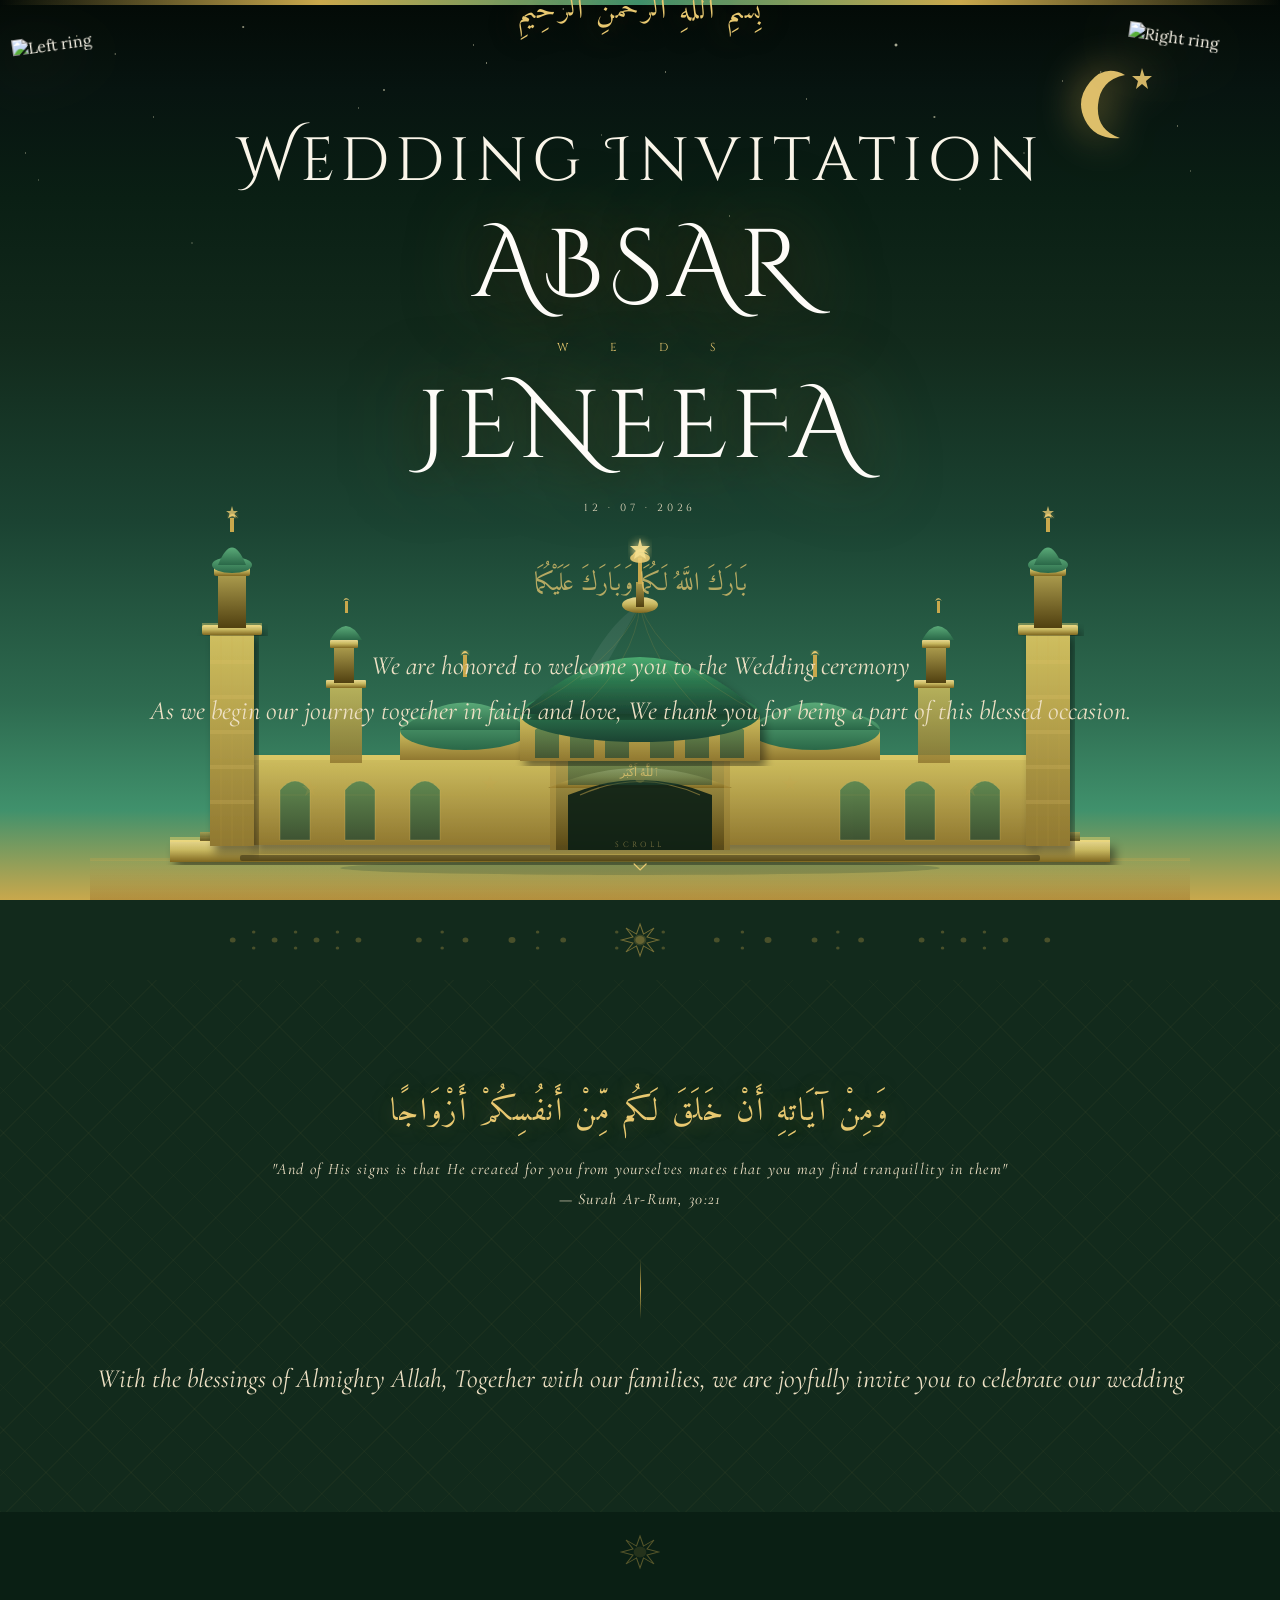
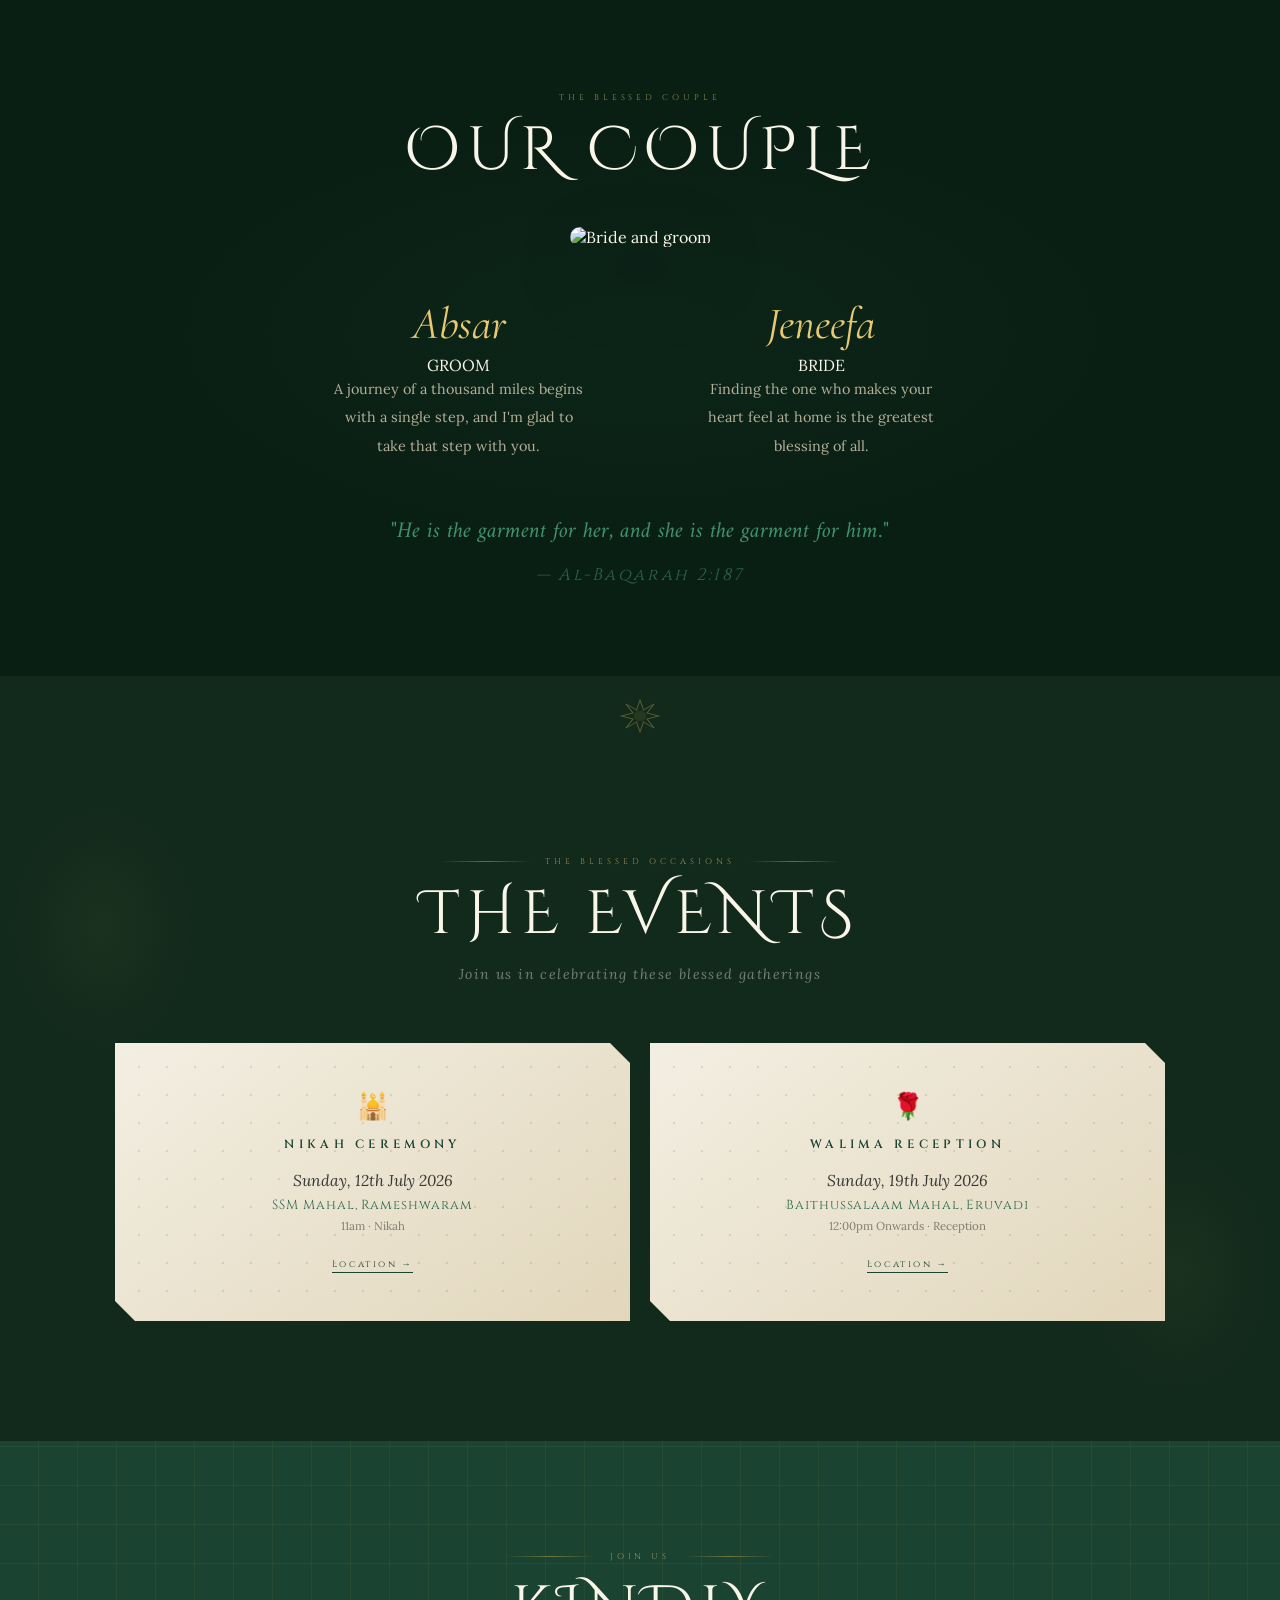
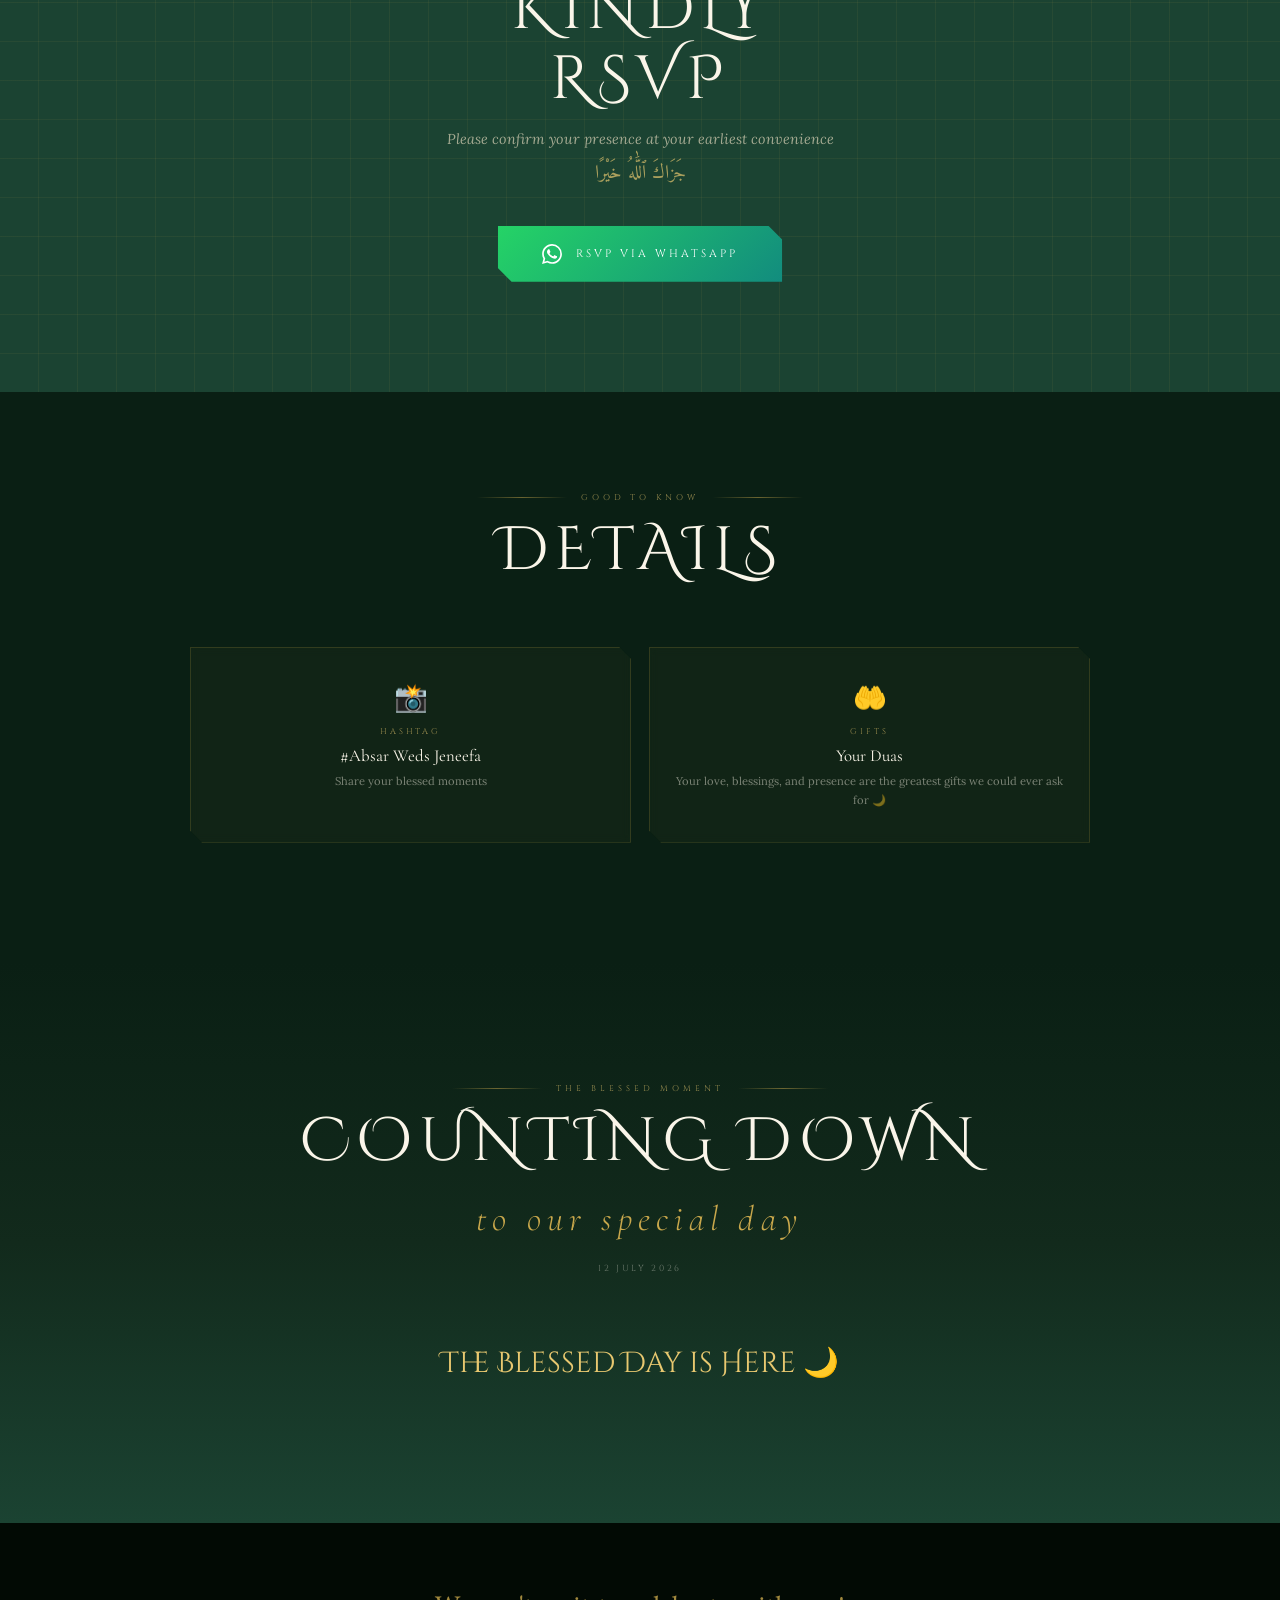
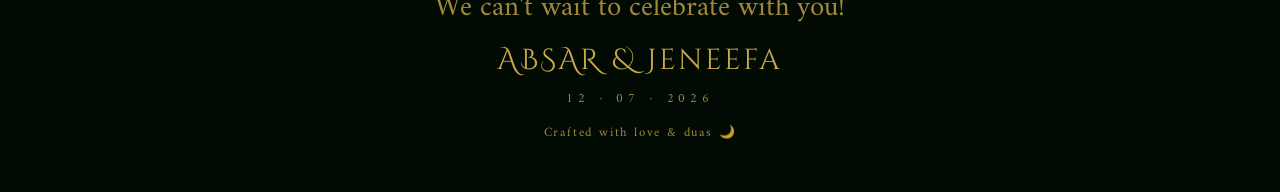
==== commit c9fc4e6a: "Initial commit Invitation" ====
--- a/index.html
+++ b/index.html
@@ -672,33 +672,33 @@
     
     let topPosition, leftPosition, rightPosition, scale, leftRotate, rightRotate;
     
-    // Phase 1 (0-0.80): Rings converge and move down
-    if (scrollProgress <= 0.80) {
+    // Phase 1 (0-0.75): Rings get closer together as you scroll down
+    if (scrollProgress <= 0.75) {
       // Calculate vertical position - rings move down as you scroll
-      const maxVerticalTravel = window.innerHeight * 0.6;
-      topPosition = 30 + (scrollProgress / 0.80 * maxVerticalTravel);
+      const maxVerticalTravel = window.innerHeight * 0.5;
+      topPosition = 30 + (scrollProgress / 0.75 * maxVerticalTravel);
       
-      // Calculate horizontal convergence - rings move towards center with tight overlap
-      const startLeft = 20;
-      const startRight = 20;
-      const endCenterLeft = (window.innerWidth / 2) - 55;  // Left ring final position
-      const endCenterRight = (window.innerWidth / 2) - 65;  // Right ring final position (overlaps with left)
+      // Rings move towards center - converge from edges
+      // Left ring moves from 20px → center-70px
+      // Right ring moves from 20px → center-70px
+      const maxConvergence = (window.innerWidth / 2) - 70;
+      const convergence = (scrollProgress / 0.75) * maxConvergence;
       
-      leftPosition = startLeft + (scrollProgress / 0.80) * (endCenterLeft - startLeft);
-      rightPosition = startRight + (scrollProgress / 0.80) * (endCenterRight - startRight);
+      leftPosition = 20 + convergence;
+      rightPosition = 20 + convergence;
       
-      // Scale and rotation during convergence
-      scale = 1 - (scrollProgress / 0.80 * 0.12);
-      leftRotate = -8 + (scrollProgress / 0.80 * 8);
-      rightRotate = 8 - (scrollProgress / 0.80 * 8);
+      // Rotation during convergence
+      leftRotate = -8 + (scrollProgress / 0.75 * 8);
+      rightRotate = 8 - (scrollProgress / 0.75 * 8);
+      scale = 1;
       
-      // Show glow effect as they get closer
-      if (scrollProgress > 0.6) {
+      // Add glow as they get closer (after 50% progress)
+      if (scrollProgress > 0.5) {
         ringLeft.classList.add('joined');
         ringRight.classList.add('joined');
         if (ringBurst) {
           ringBurst.classList.add('active');
-          ringBurst.style.left = ((window.innerWidth / 2) - 140) + 'px';
+          ringBurst.style.left = (window.innerWidth / 2 - 140) + 'px';
           ringBurst.style.top = topPosition + 'px';
         }
       } else {
@@ -707,25 +707,26 @@
         if (ringBurst) ringBurst.classList.remove('active');
       }
     }
-    // Phase 2 (0.80-1.0): Rings stay joined in center position
+    // Phase 2 (0.75-1.0): Rings stay perfectly joined before footer
     else {
-      const maxVerticalTravel = window.innerHeight * 0.6;
+      const maxVerticalTravel = window.innerHeight * 0.5;
       topPosition = 30 + maxVerticalTravel;
       
-      // Center position - rings tightly joined with overlap
-      leftPosition = (window.innerWidth / 2) - 55;
-      rightPosition = (window.innerWidth / 2) - 65;
+      // Perfectly joined in center
+      const maxConvergence = (window.innerWidth / 2) - 70;
+      leftPosition = 20 + maxConvergence;
+      rightPosition = 20 + maxConvergence;
       
-      scale = 0.88;
+      scale = 1;
       leftRotate = 0;
       rightRotate = 0;
       
-      // Keep glow active while joined
+      // Keep joined glow active
       ringLeft.classList.add('joined');
       ringRight.classList.add('joined');
       if (ringBurst) {
         ringBurst.classList.add('active');
-        ringBurst.style.left = ((window.innerWidth / 2) - 140) + 'px';
+        ringBurst.style.left = (window.innerWidth / 2 - 140) + 'px';
         ringBurst.style.top = topPosition + 'px';
       }
     }
@@ -736,8 +737,7 @@
     ringLeft.style.transform = `scale(${scale}) rotate(${leftRotate}deg)`;
     
     // Update right ring
-    ringRight.style.right = 'auto';
-    ringRight.style.left = rightPosition + 'px';
+    ringRight.style.right = rightPosition + 'px';
     ringRight.style.top = topPosition + 'px';
     ringRight.style.transform = `scale(${scale}) rotate(${rightRotate}deg)`;
   }
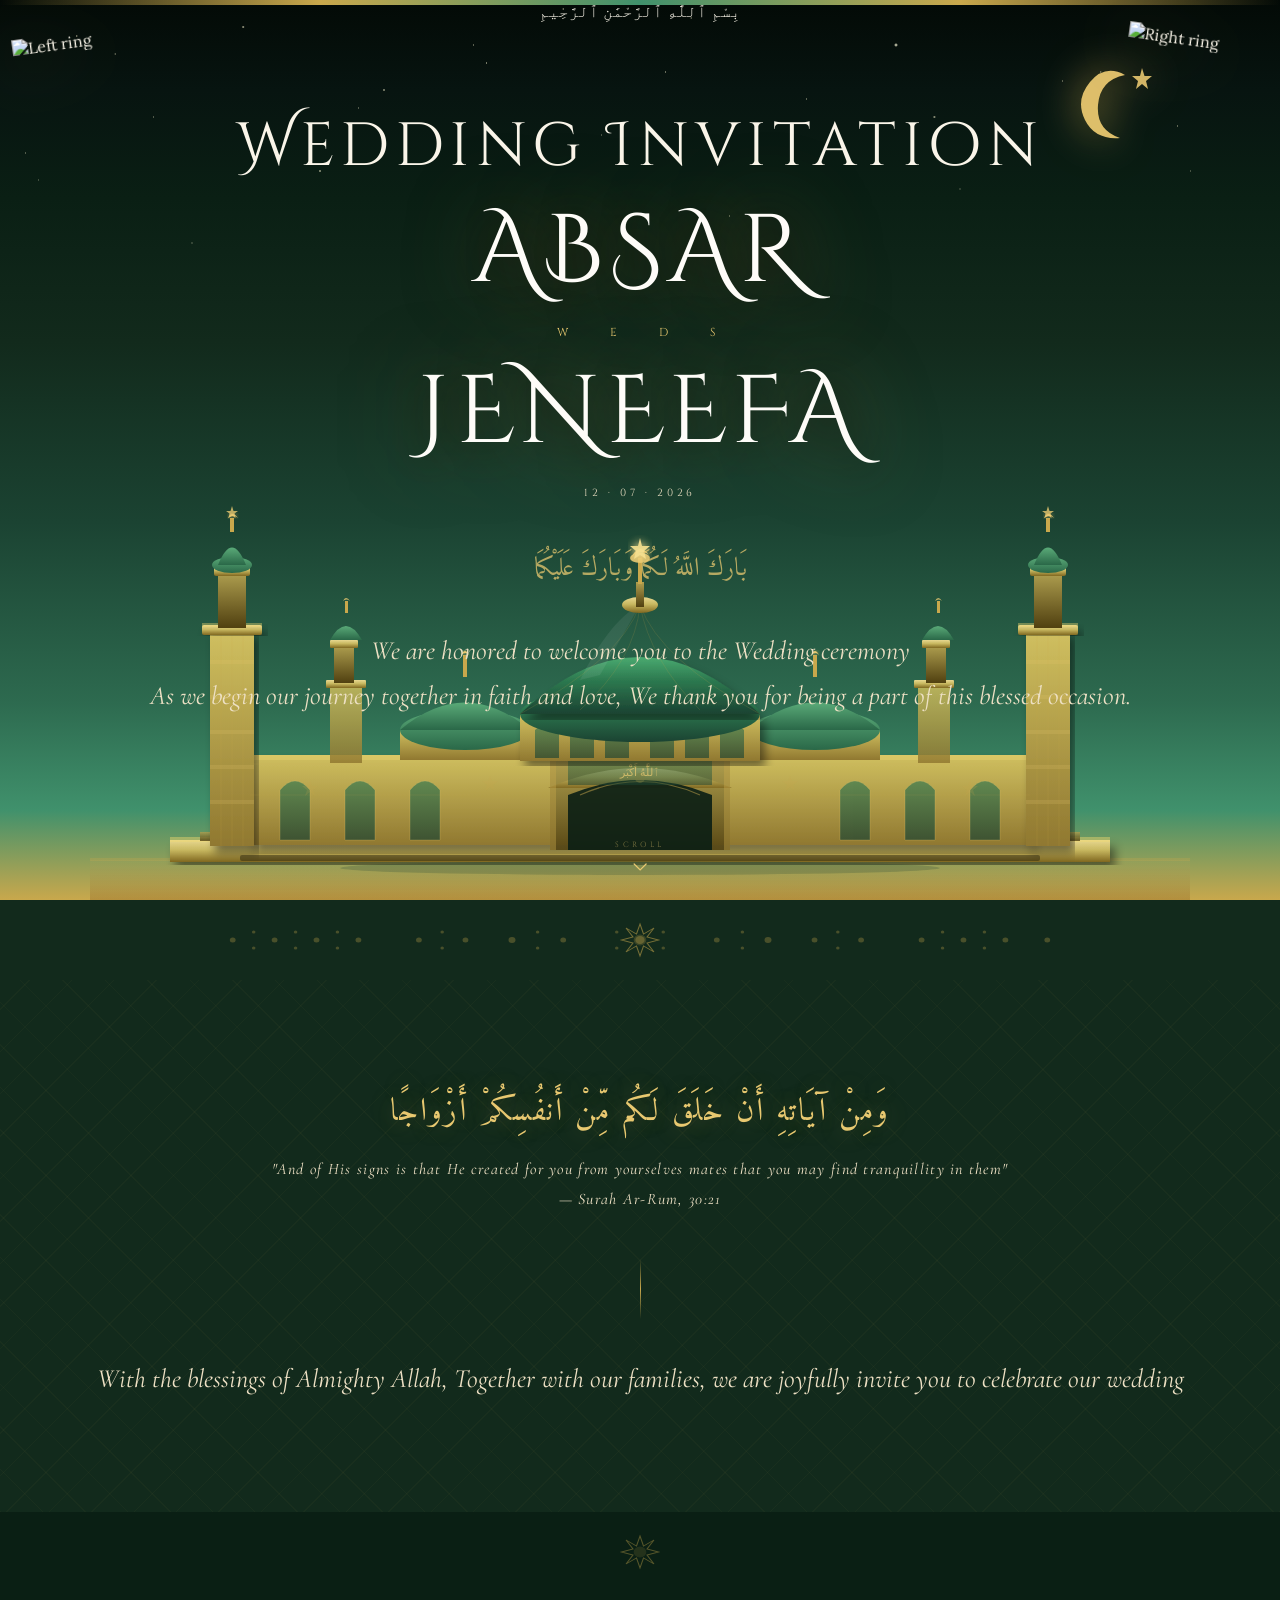
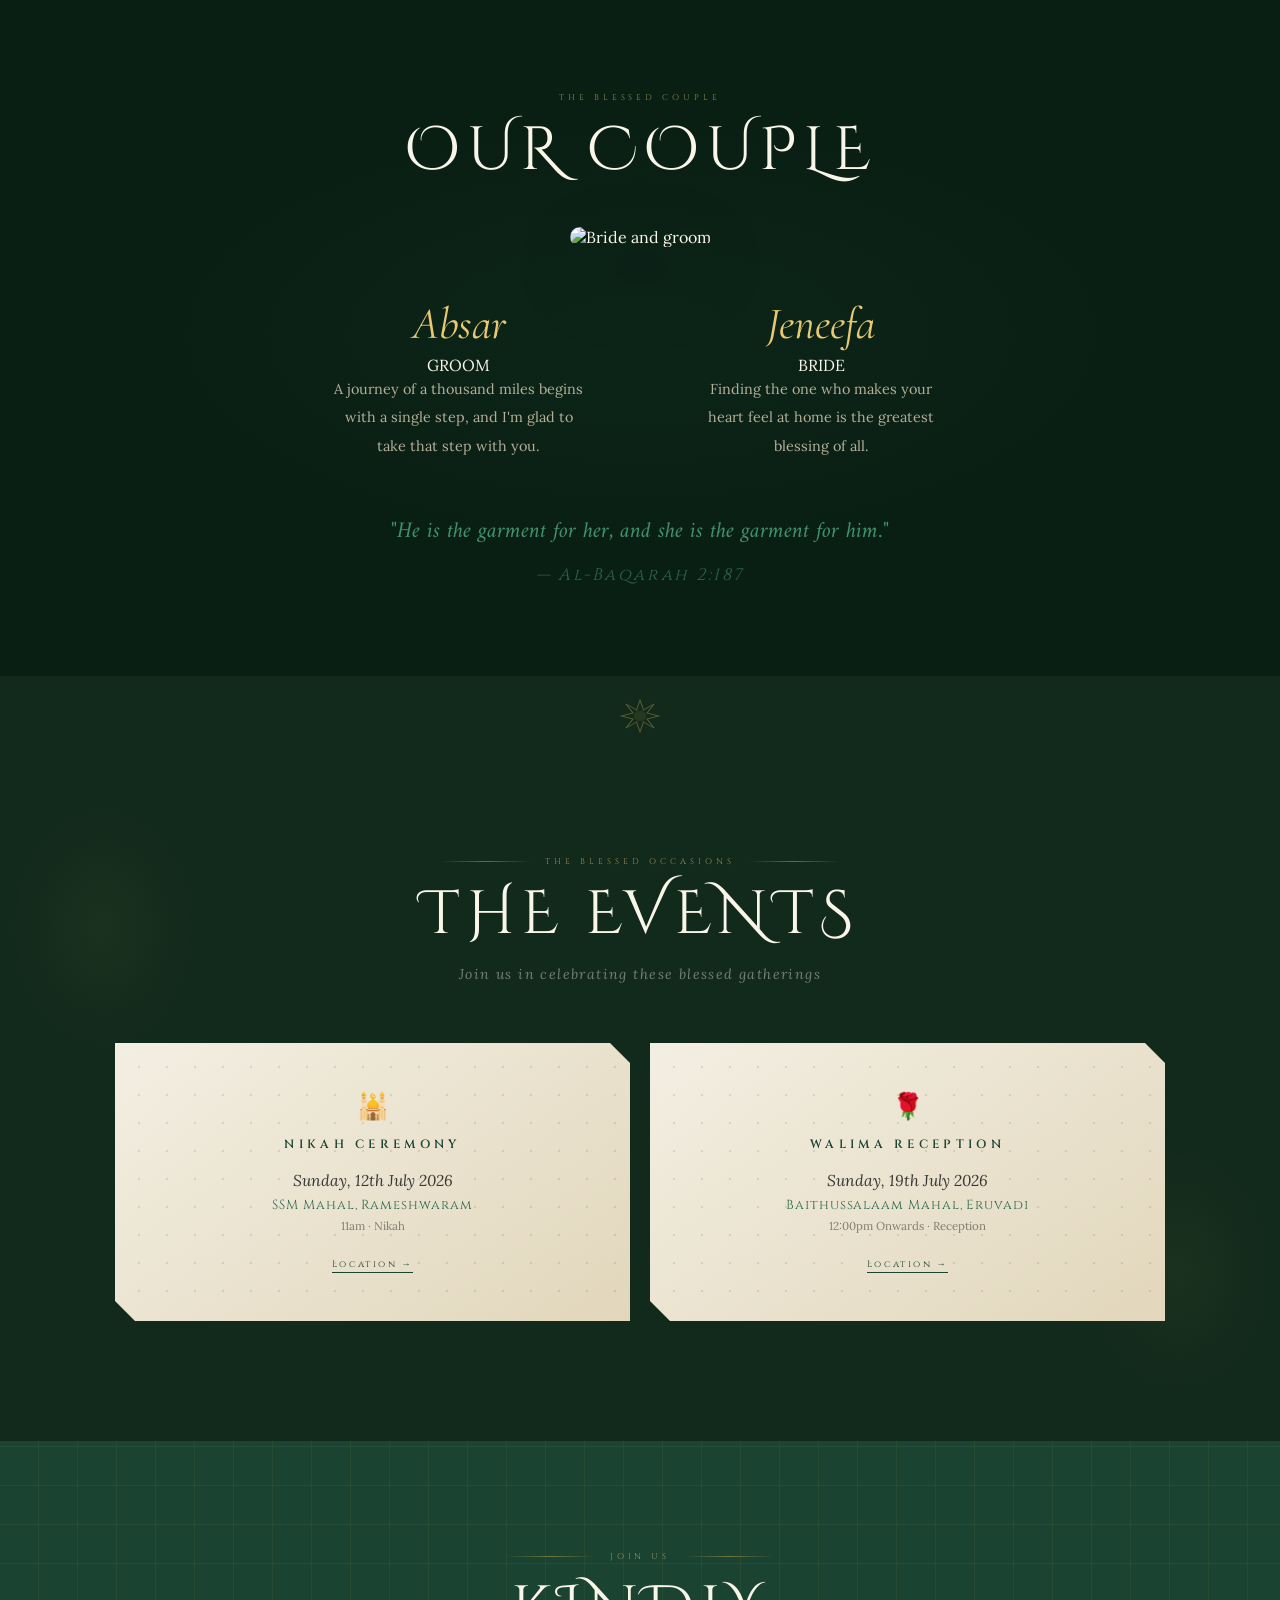
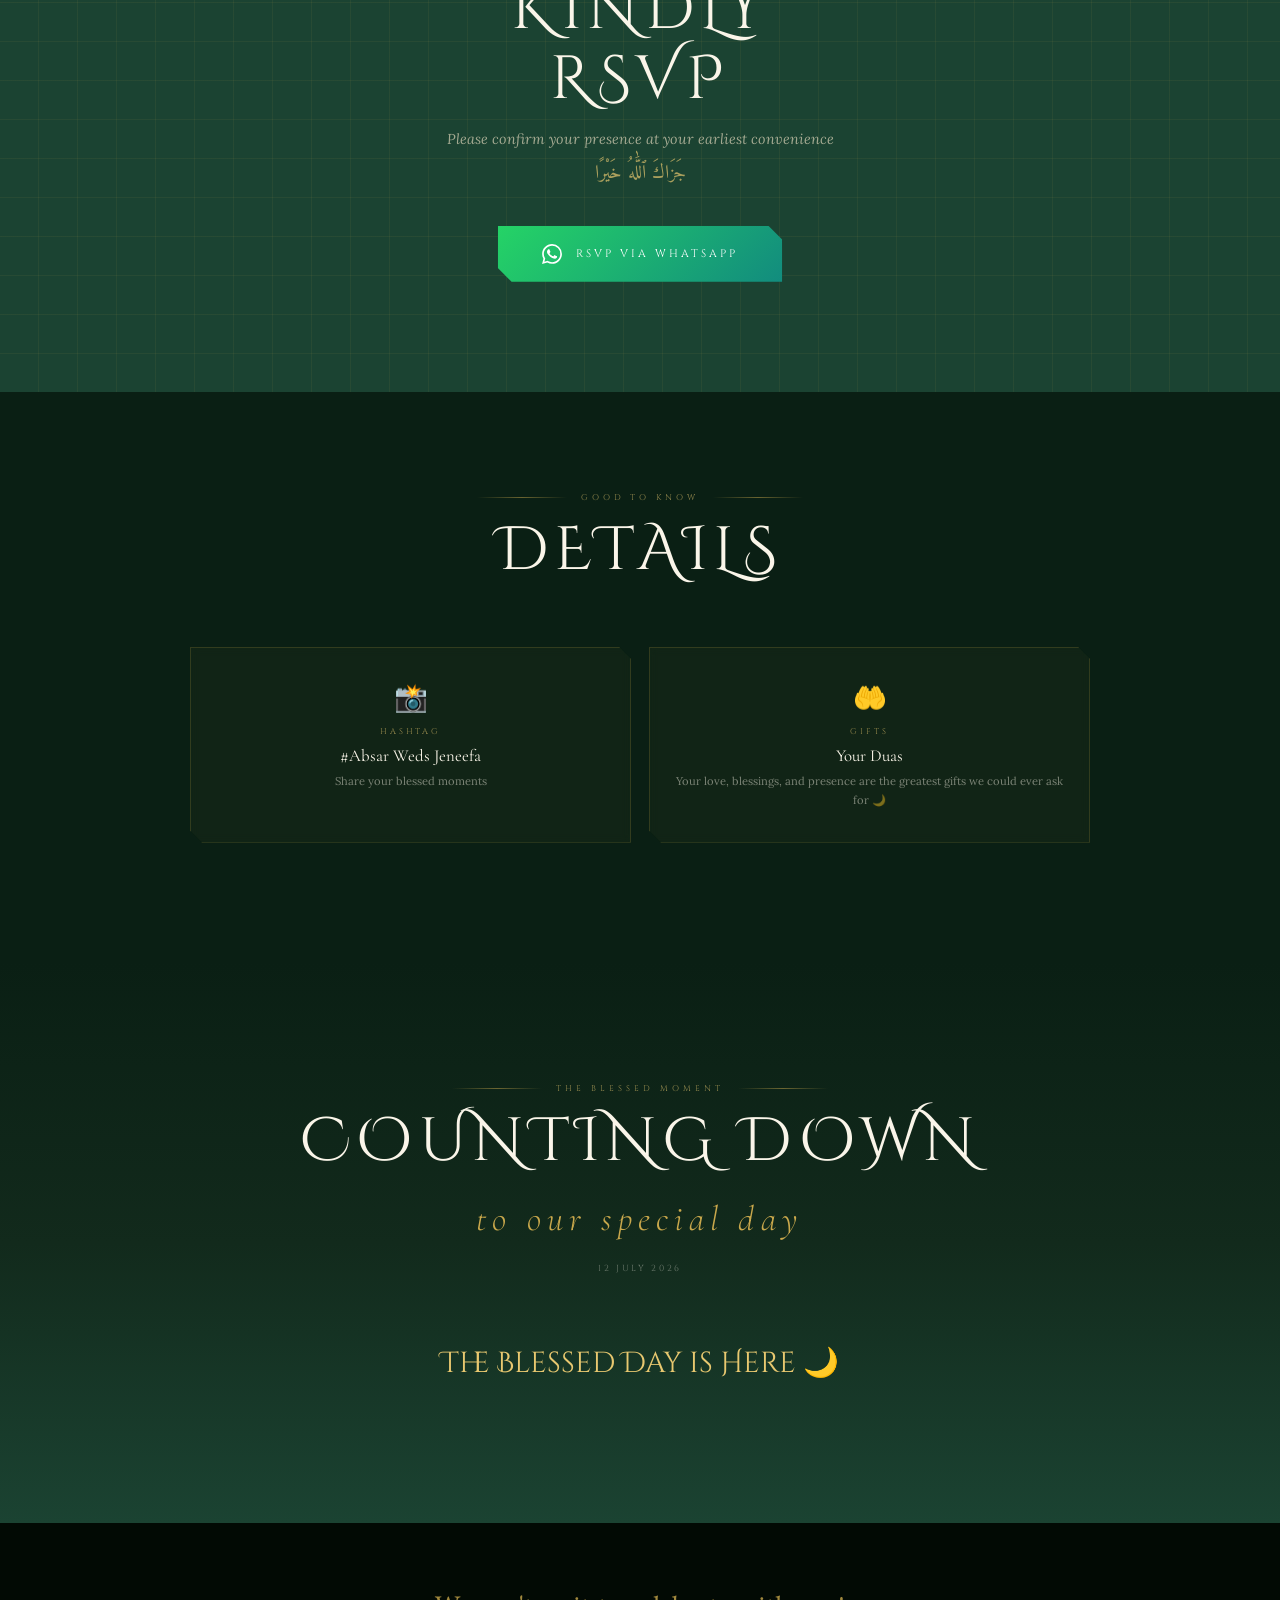
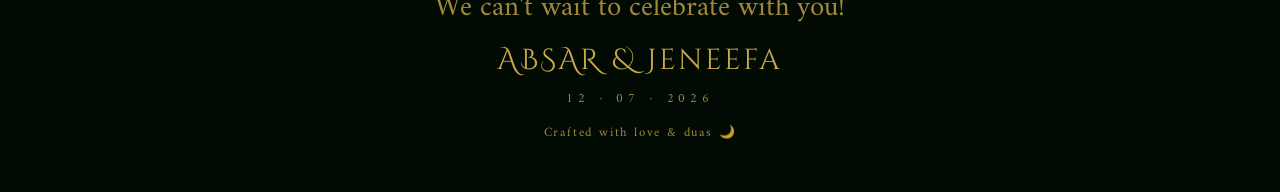
==== commit 64e3fa2d: "Initial commit Invitation" ====
--- a/index.html
+++ b/index.html
@@ -1016,7 +1016,7 @@
 
   <!-- HERO TEXT -->
   <div class="hero-text" id="hero-text">
-    <p style="margin-bottom:36px" class="hero-bismillah">بِسْمِ ٱللَّٰهِ ٱلرَّحْمَٰنِ ٱلرَّحِيمِ</p><br>
+    <p style="margin-bottom:36px; class="hero-bismillah">بِسْمِ ٱللَّٰهِ ٱلرَّحْمَٰنِ ٱلرَّحِيمِ</p><br>
     <h2 style="margin-top:36px" class="section-title-big reveal d3 on" >Wedding Invitation</h2>
 
     <div class="hero-name">ABSAR</div>
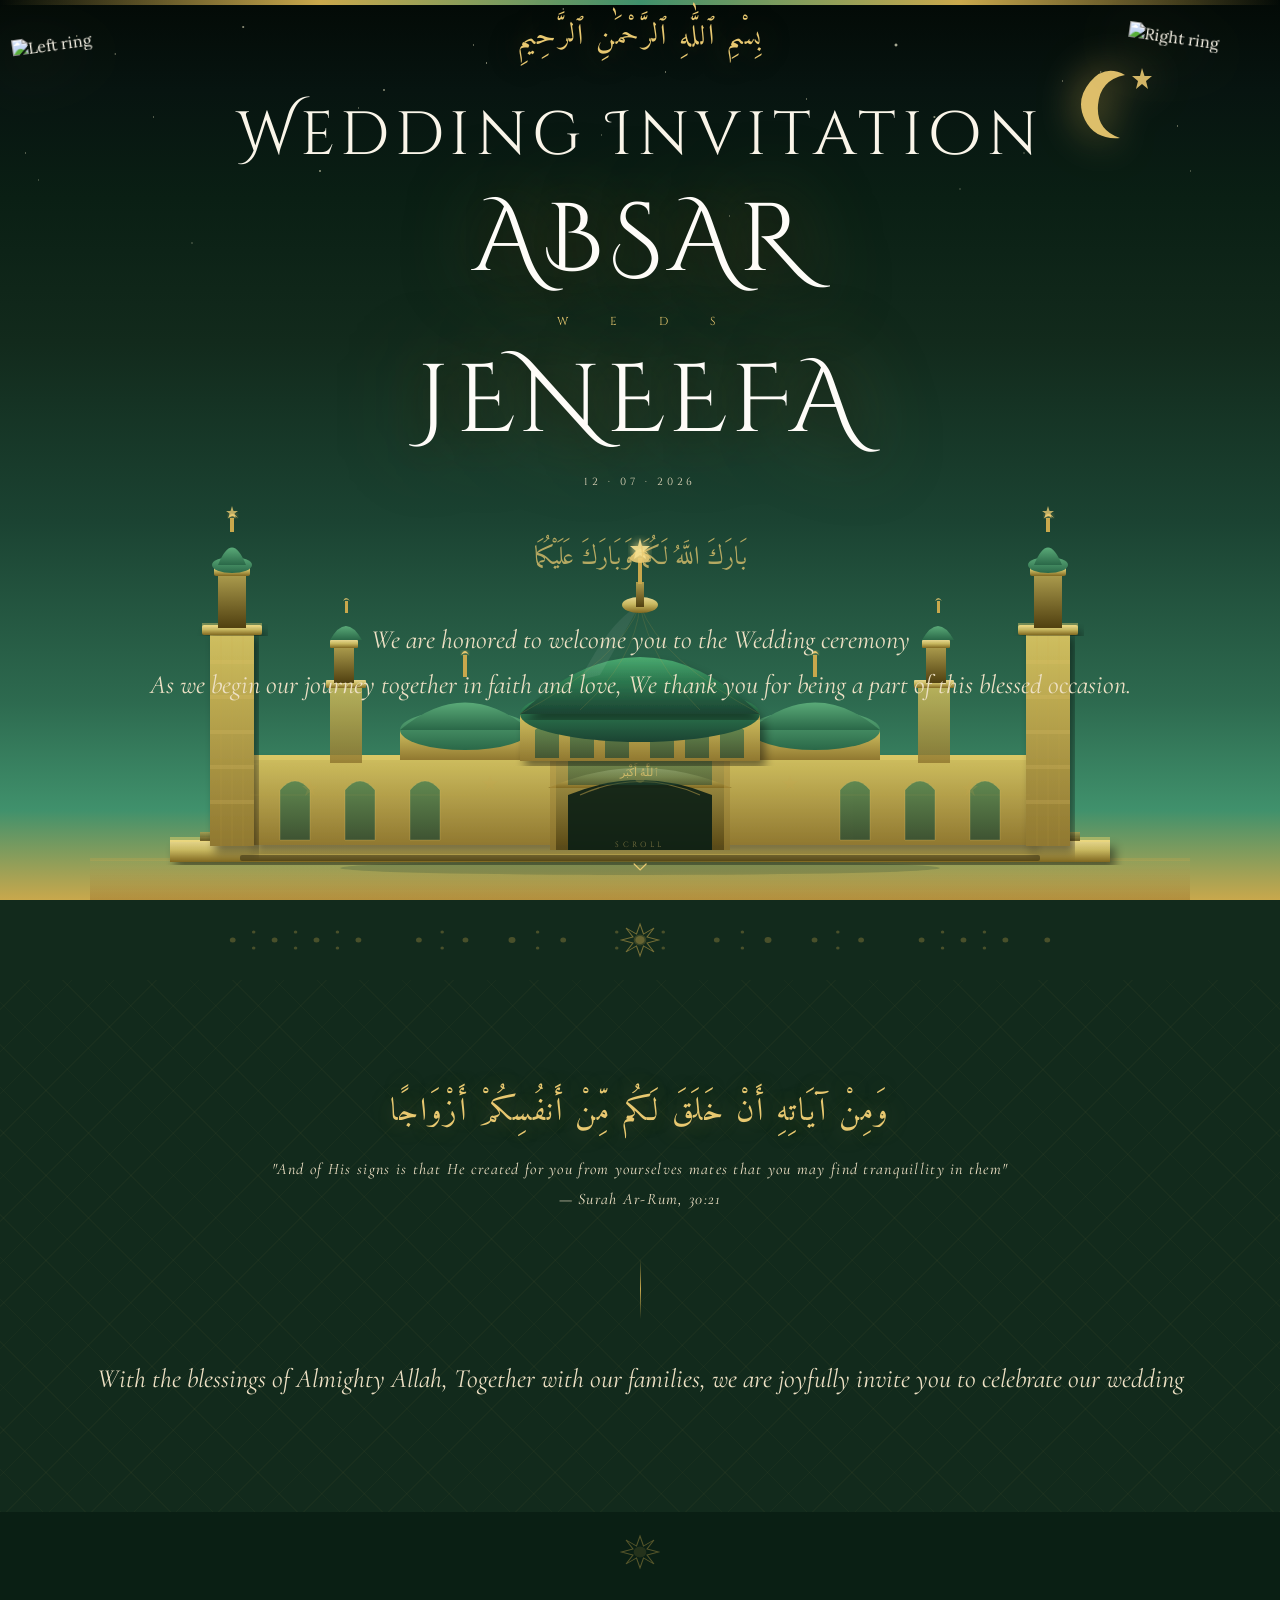
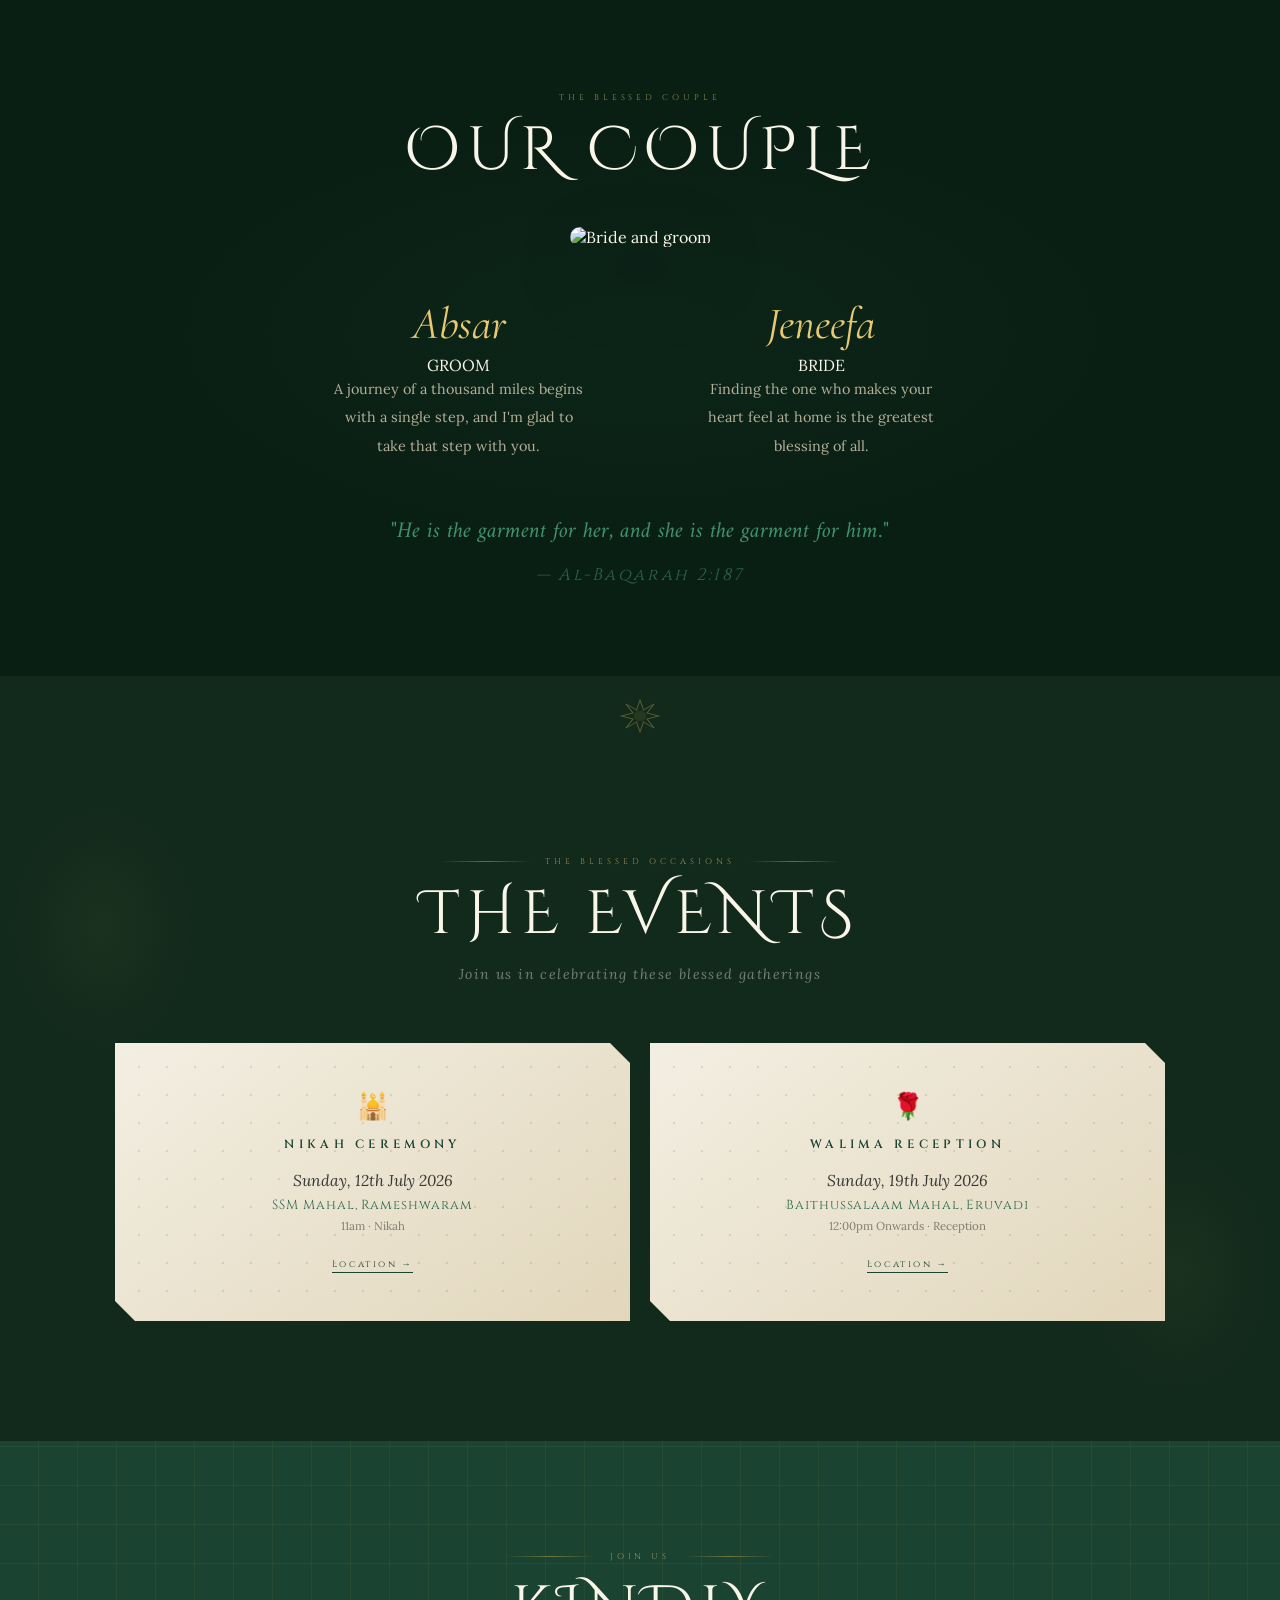
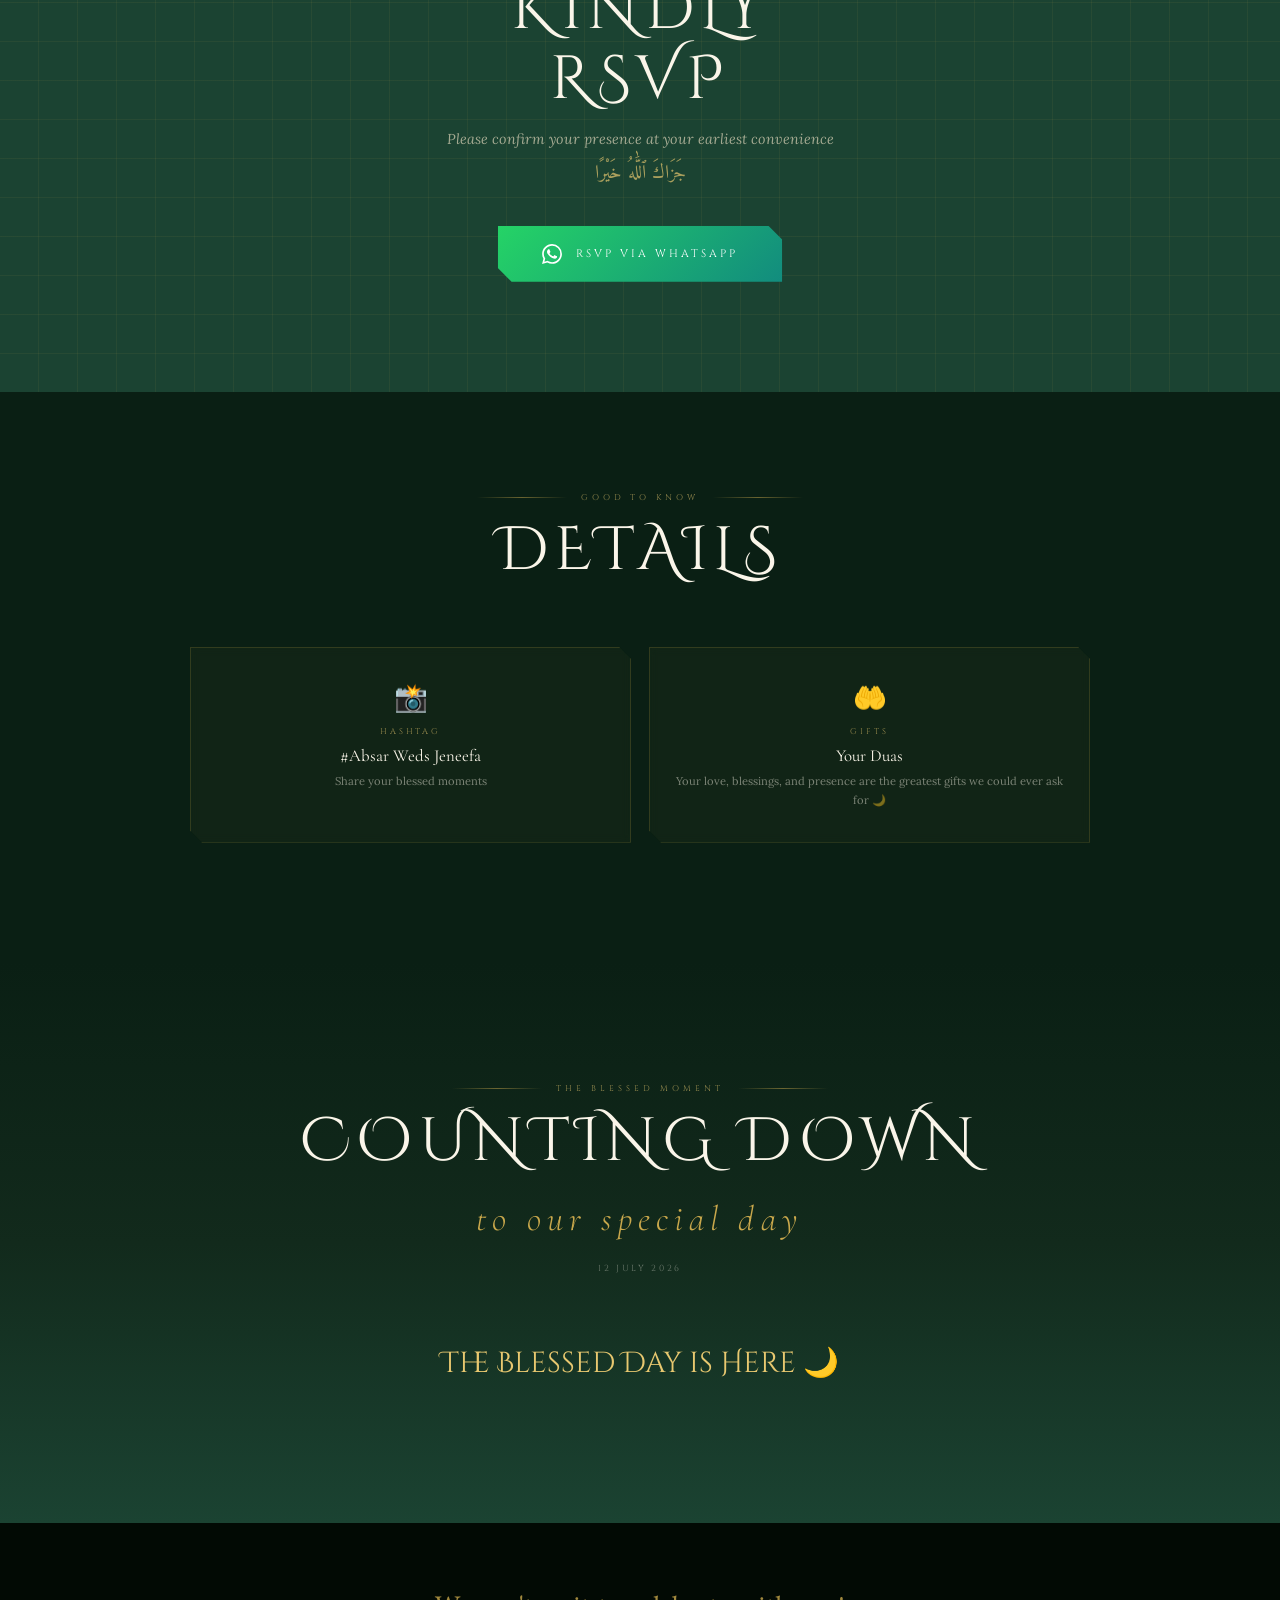
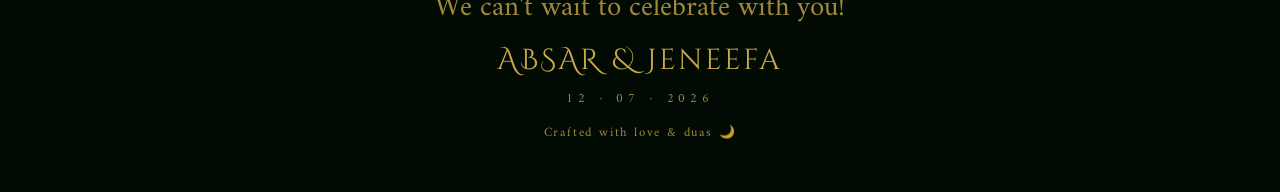
==== commit 908de9a3: "Initial commit Invitation" ====
--- a/index.html
+++ b/index.html
@@ -1016,8 +1016,8 @@
 
   <!-- HERO TEXT -->
   <div class="hero-text" id="hero-text">
-    <p style="margin-bottom:36px; class="hero-bismillah">بِسْمِ ٱللَّٰهِ ٱلرَّحْمَٰنِ ٱلرَّحِيمِ</p><br>
-    <h2 style="margin-top:36px" class="section-title-big reveal d3 on" >Wedding Invitation</h2>
+    <p style="margin-bottom:10px" class="hero-bismillah">بِسْمِ ٱللَّٰهِ ٱلرَّحْمَٰنِ ٱلرَّحِيمِ</p><br>
+    <h2 style="margin-top:10px" class="section-title-big reveal d3 on" >Wedding Invitation</h2>
 
     <div class="hero-name">ABSAR</div>
     <div class="hero-weds">W &ensp; E &ensp; D &ensp; S</div>
@@ -1283,7 +1283,7 @@
     <p class="reveal d2" style="font-family:'Amiri',serif;font-size:1.2rem;color:var(--gold-lt);opacity:0.7;margin-top:8px;">
       جَزَاكَ ٱللَّٰهُ خَيْرًا
     </p>
-    <a href="https://wa.me/919876543210?text=As-salamu%20alaykum!%20I%20am%20honoured%20to%20attend%20the%20Nikah%20of%20Absar%20Sheik%20Mohideen%20%26%20Jeneefa%20🌙"
+    <a href="https://wa.me/919361151080?text=As-salamu%20alaykum!%20I%20am%20honoured%20to%20attend%20the%20Nikah%20of%20Absar%20Sheik%20Mohideen%20%26%20Jeneefa%20🌙"
        target="_blank" class="wa-btn reveal d3">
       <svg width="20" height="20" viewBox="0 0 24 24" fill="currentColor">
         <path d="M17.472 14.382c-.297-.149-1.758-.867-2.03-.967-.273-.099-.471-.148-.67.15-.197.297-.767.966-.94 1.164-.173.199-.347.223-.644.075-.297-.15-1.255-.463-2.39-1.475-.883-.788-1.48-1.761-1.653-2.059-.173-.297-.018-.458.13-.606.134-.133.298-.347.446-.52.149-.174.198-.298.298-.497.099-.198.05-.371-.025-.52-.075-.149-.669-1.612-.916-2.207-.242-.579-.487-.5-.669-.51-.173-.008-.371-.01-.57-.01-.198 0-.52.074-.792.372-.272.297-1.04 1.016-1.04 2.479 0 1.462 1.065 2.875 1.213 3.074.149.198 2.096 3.2 5.077 4.487.709.306 1.262.489 1.694.625.712.227 1.36.195 1.871.118.571-.085 1.758-.719 2.006-1.413.248-.694.248-1.289.173-1.413-.074-.124-.272-.198-.57-.347m-5.421 7.403h-.004a9.87 9.87 0 01-5.031-1.378l-.361-.214-3.741.982.998-3.648-.235-.374a9.86 9.86 0 01-1.51-5.26c.001-5.45 4.436-9.884 9.888-9.884 2.64 0 5.122 1.03 6.988 2.898a9.825 9.825 0 012.893 6.994c-.003 5.45-4.437 9.884-9.885 9.884m8.413-18.297A11.815 11.815 0 0012.05 0C5.495 0 .16 5.335.157 11.892c0 2.096.547 4.142 1.588 5.945L.057 24l6.305-1.654a11.882 11.882 0 005.683 1.448h.005c6.554 0 11.89-5.335 11.893-11.893a11.821 11.821 0 00-3.48-8.413z"/>
@@ -1380,7 +1380,7 @@
   <p style="font-family:'Amiri',serif;font-size:0.8rem;color:var(--gold);opacity:0.8;margin-bottom:12px;" class="footer-date">12 · 07 · 2026</p>
   <!-- <div  class="footer-links">
     <a href="#" target="_blank">IG</a>
-    <a href="https://wa.me/919876543210" target="_blank">WA</a>
+    <a href="https://wa.me/919361151080" target="_blank">WA</a>
     <a href="#" target="_blank">FB</a>
   </div> -->
   <p style="font-family:'Amiri',serif;font-size:0.8rem;color:var(--gold);opacity:0.8;margin-bottom:8px;" class="footer-copy">Crafted with love &amp; duas 🌙</p>
